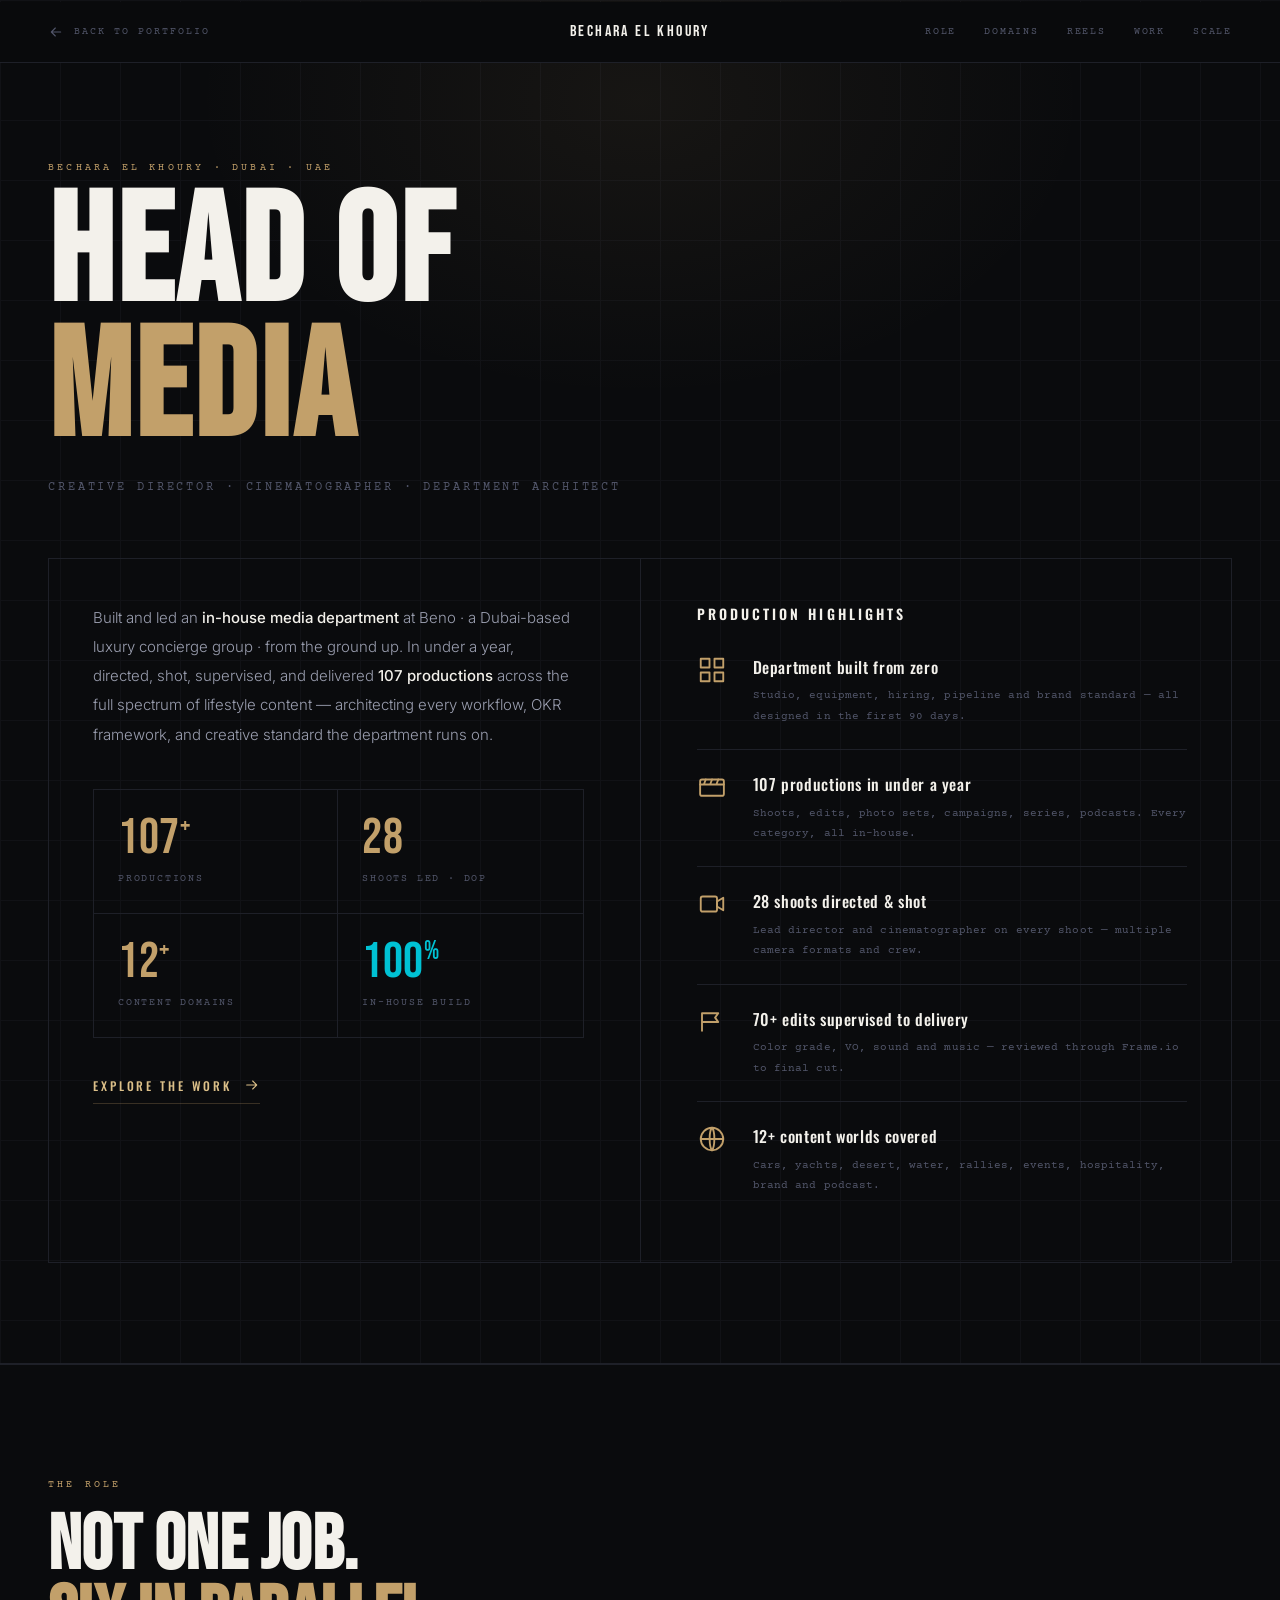
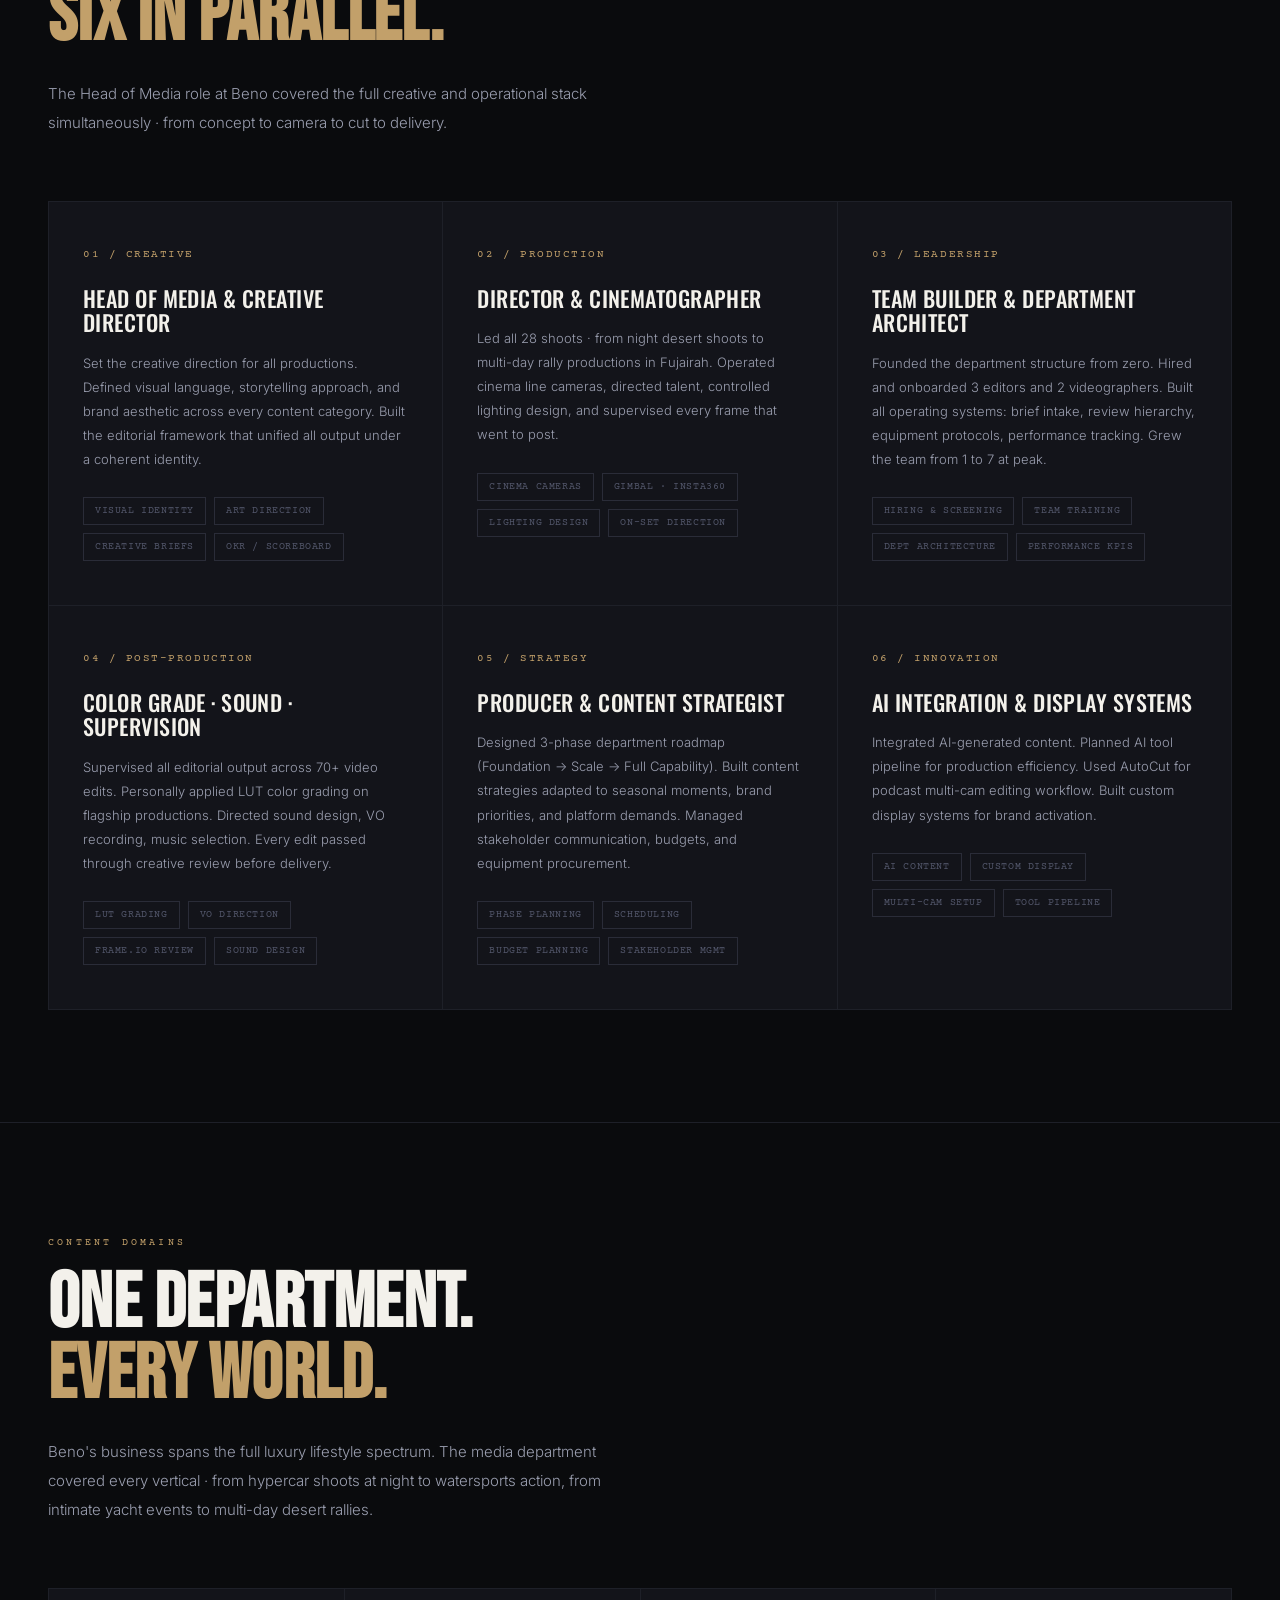
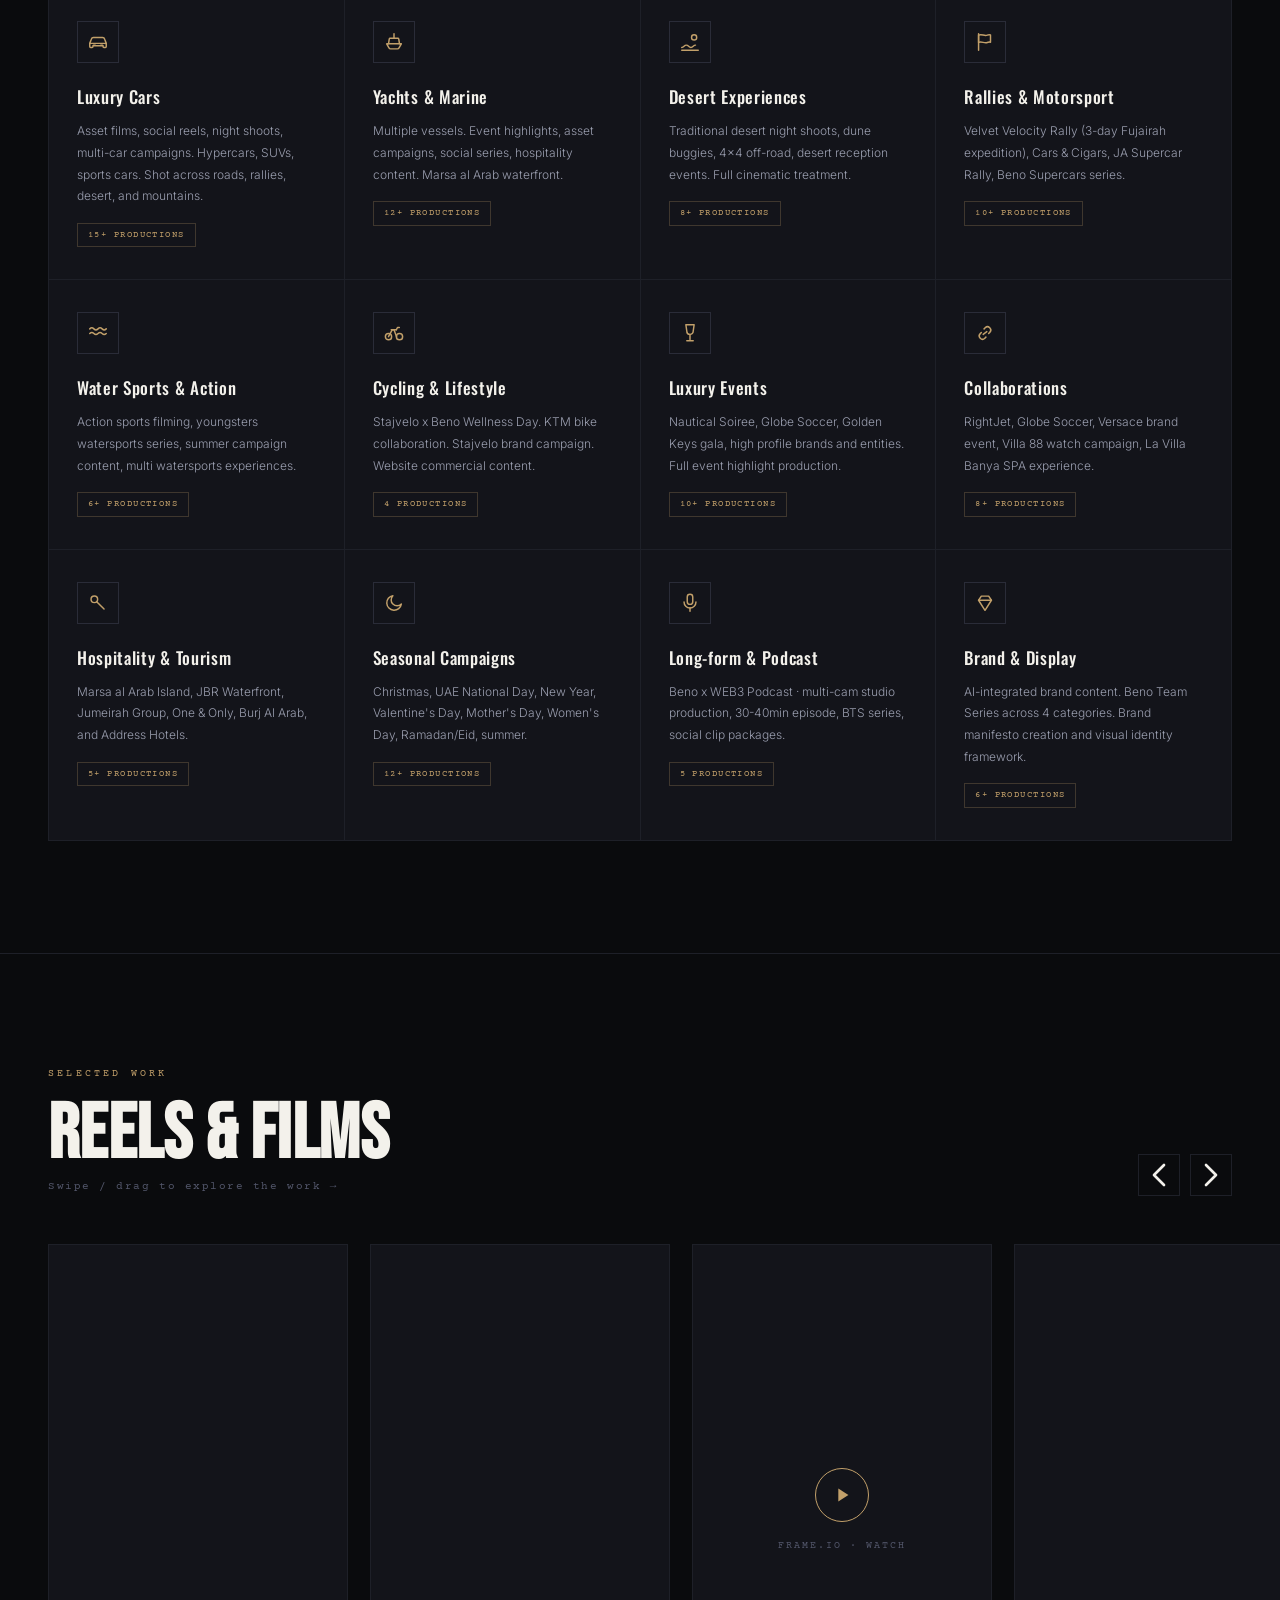
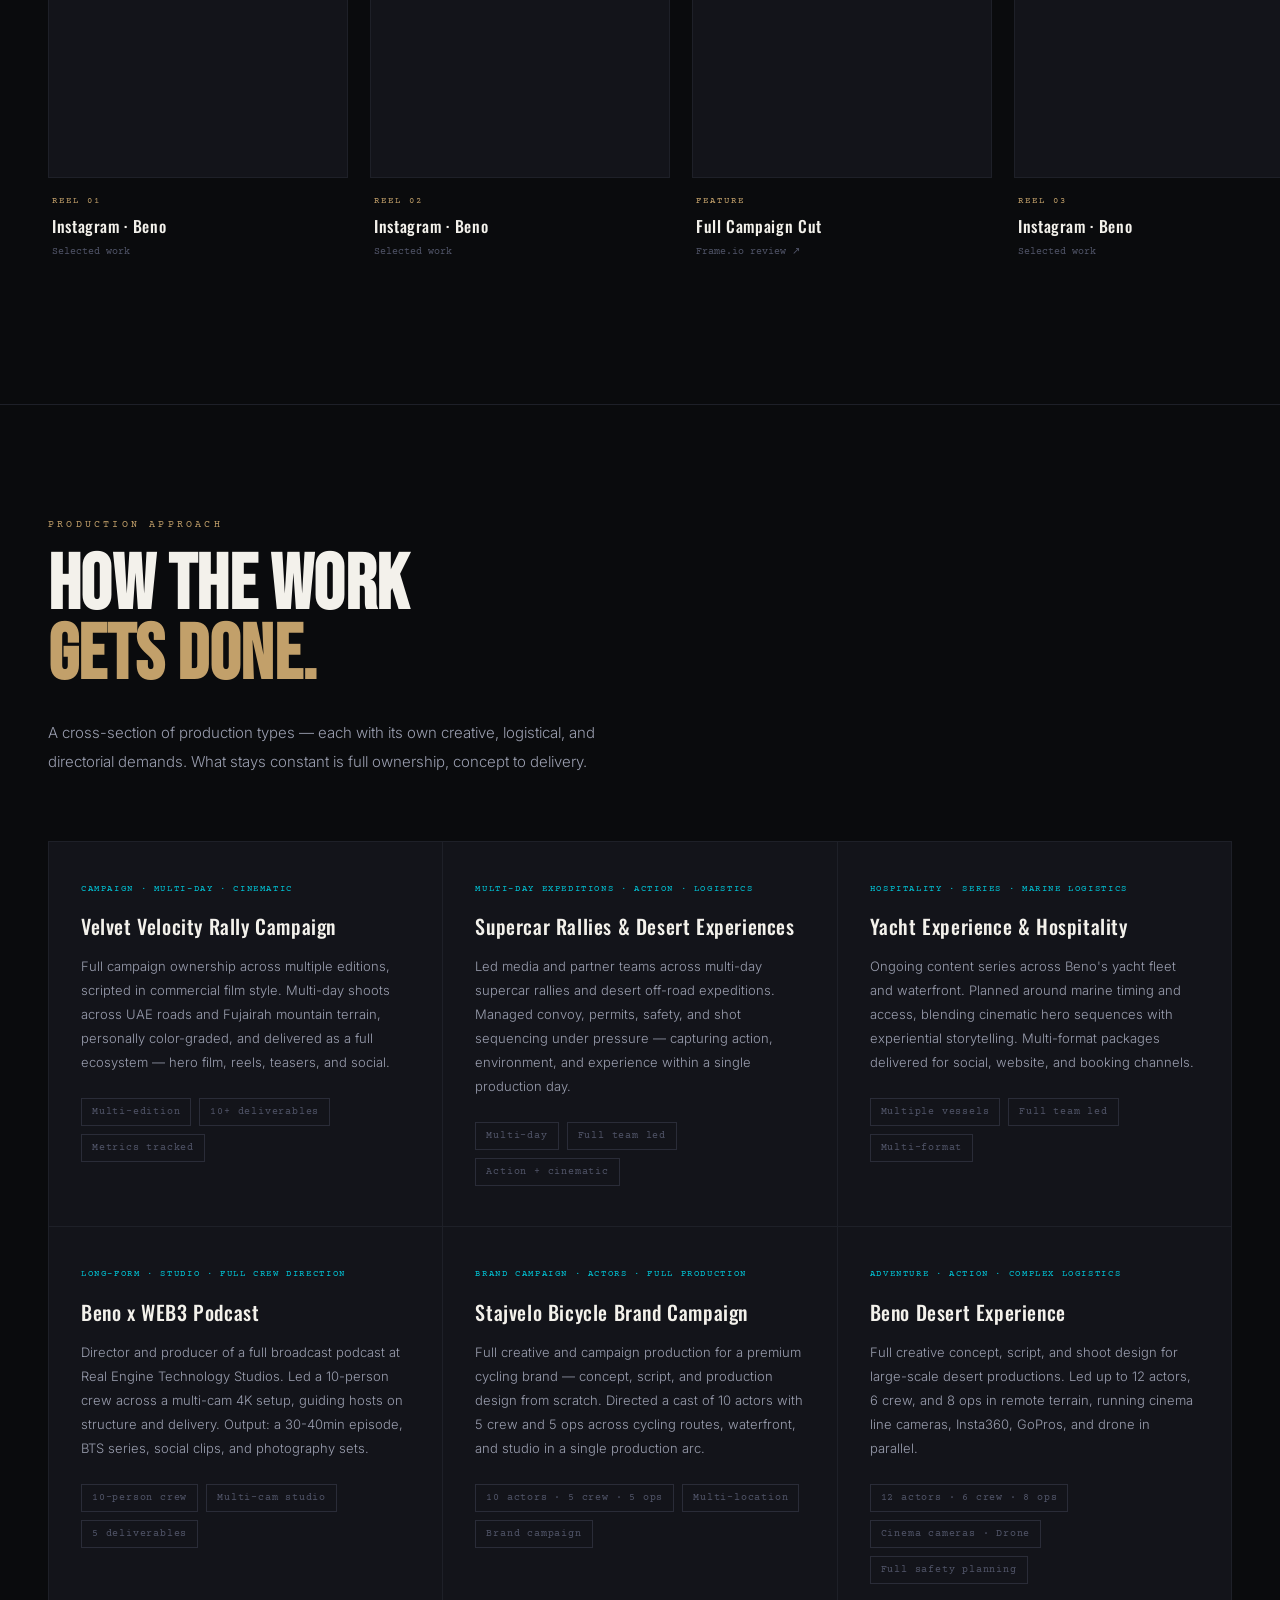
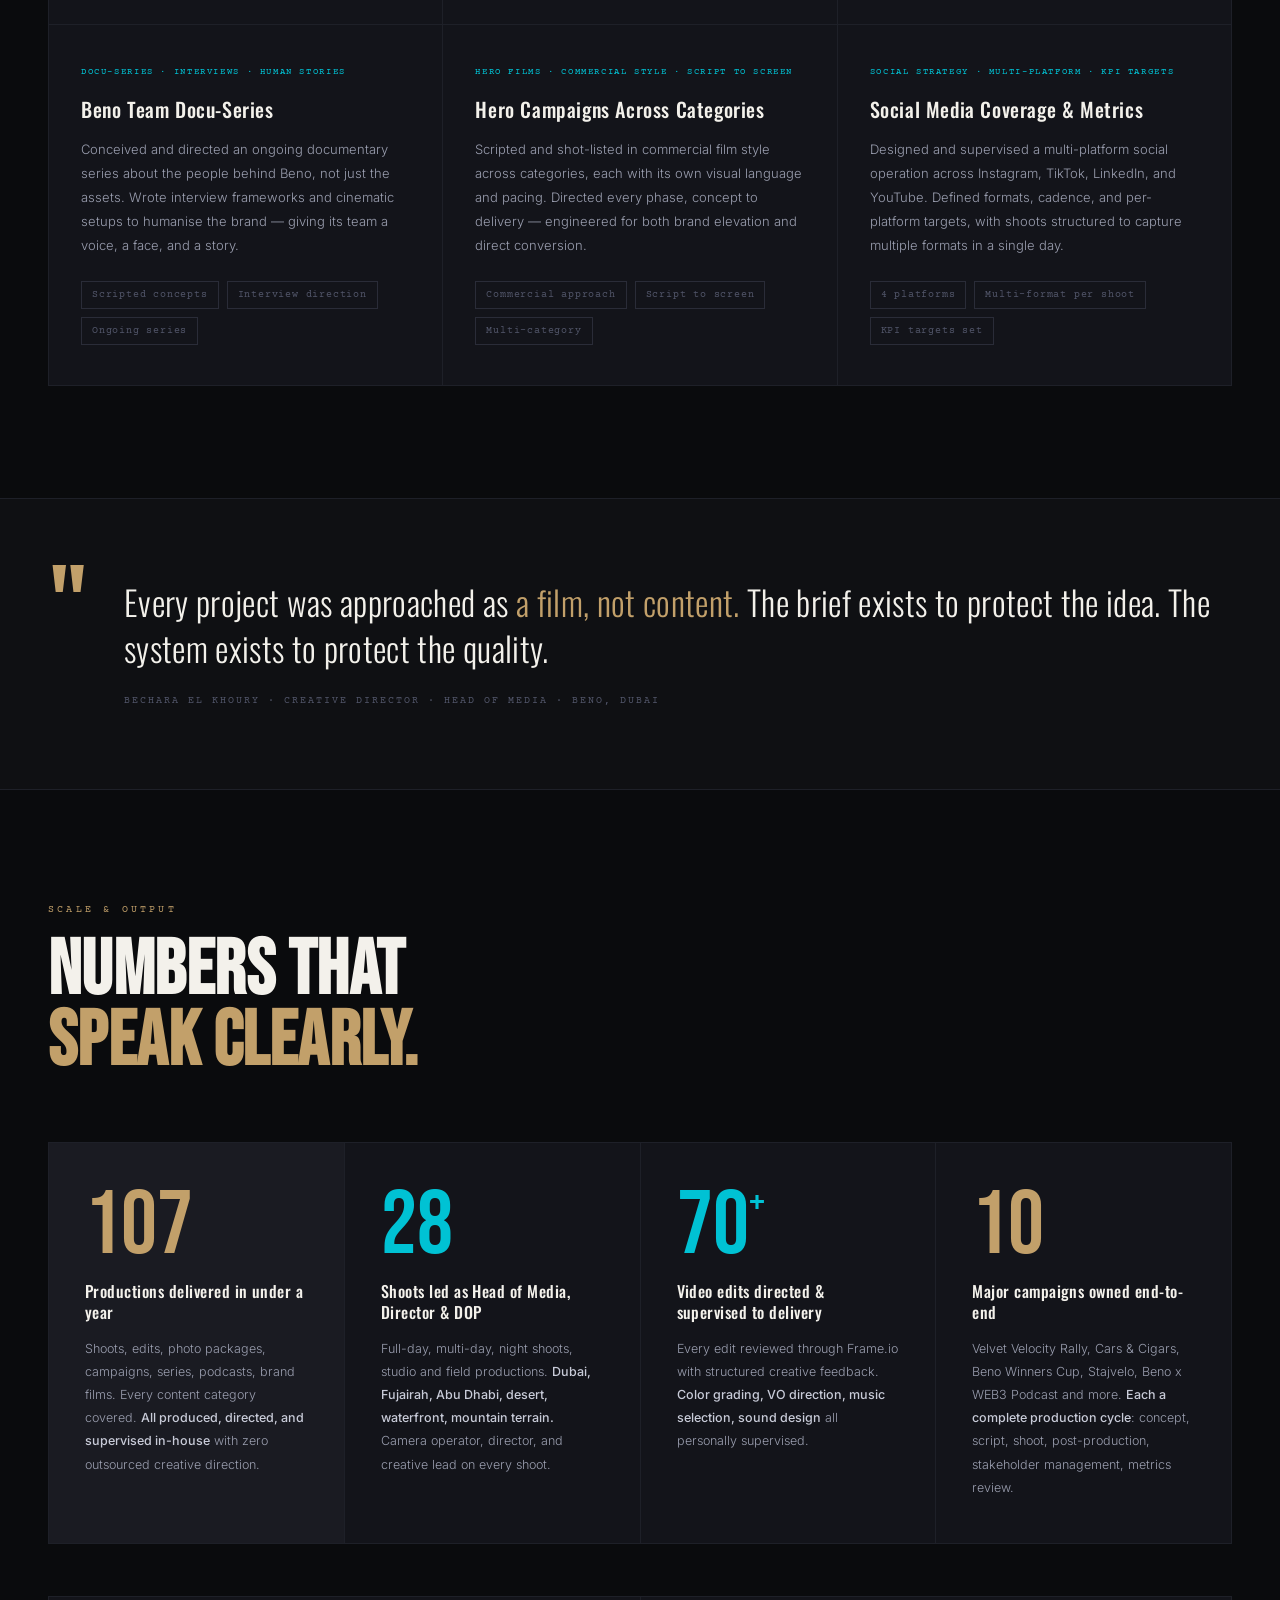
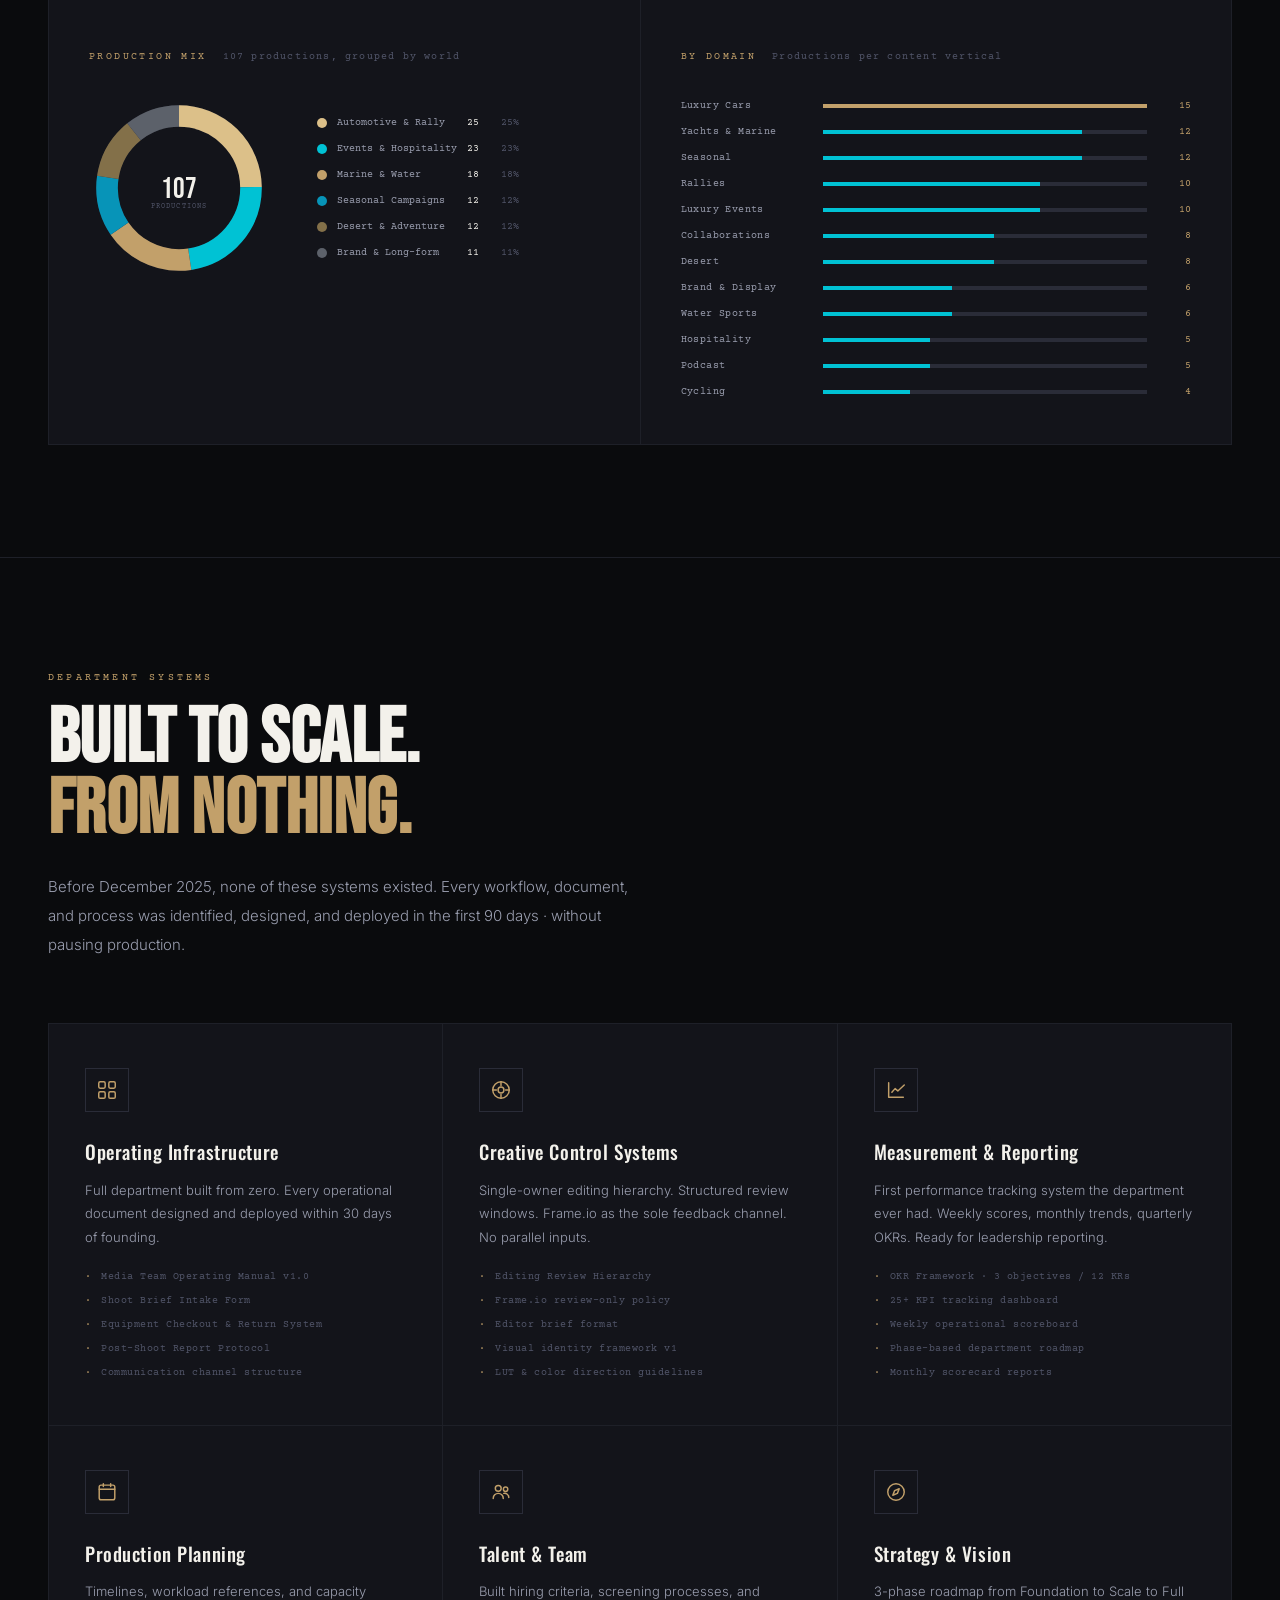
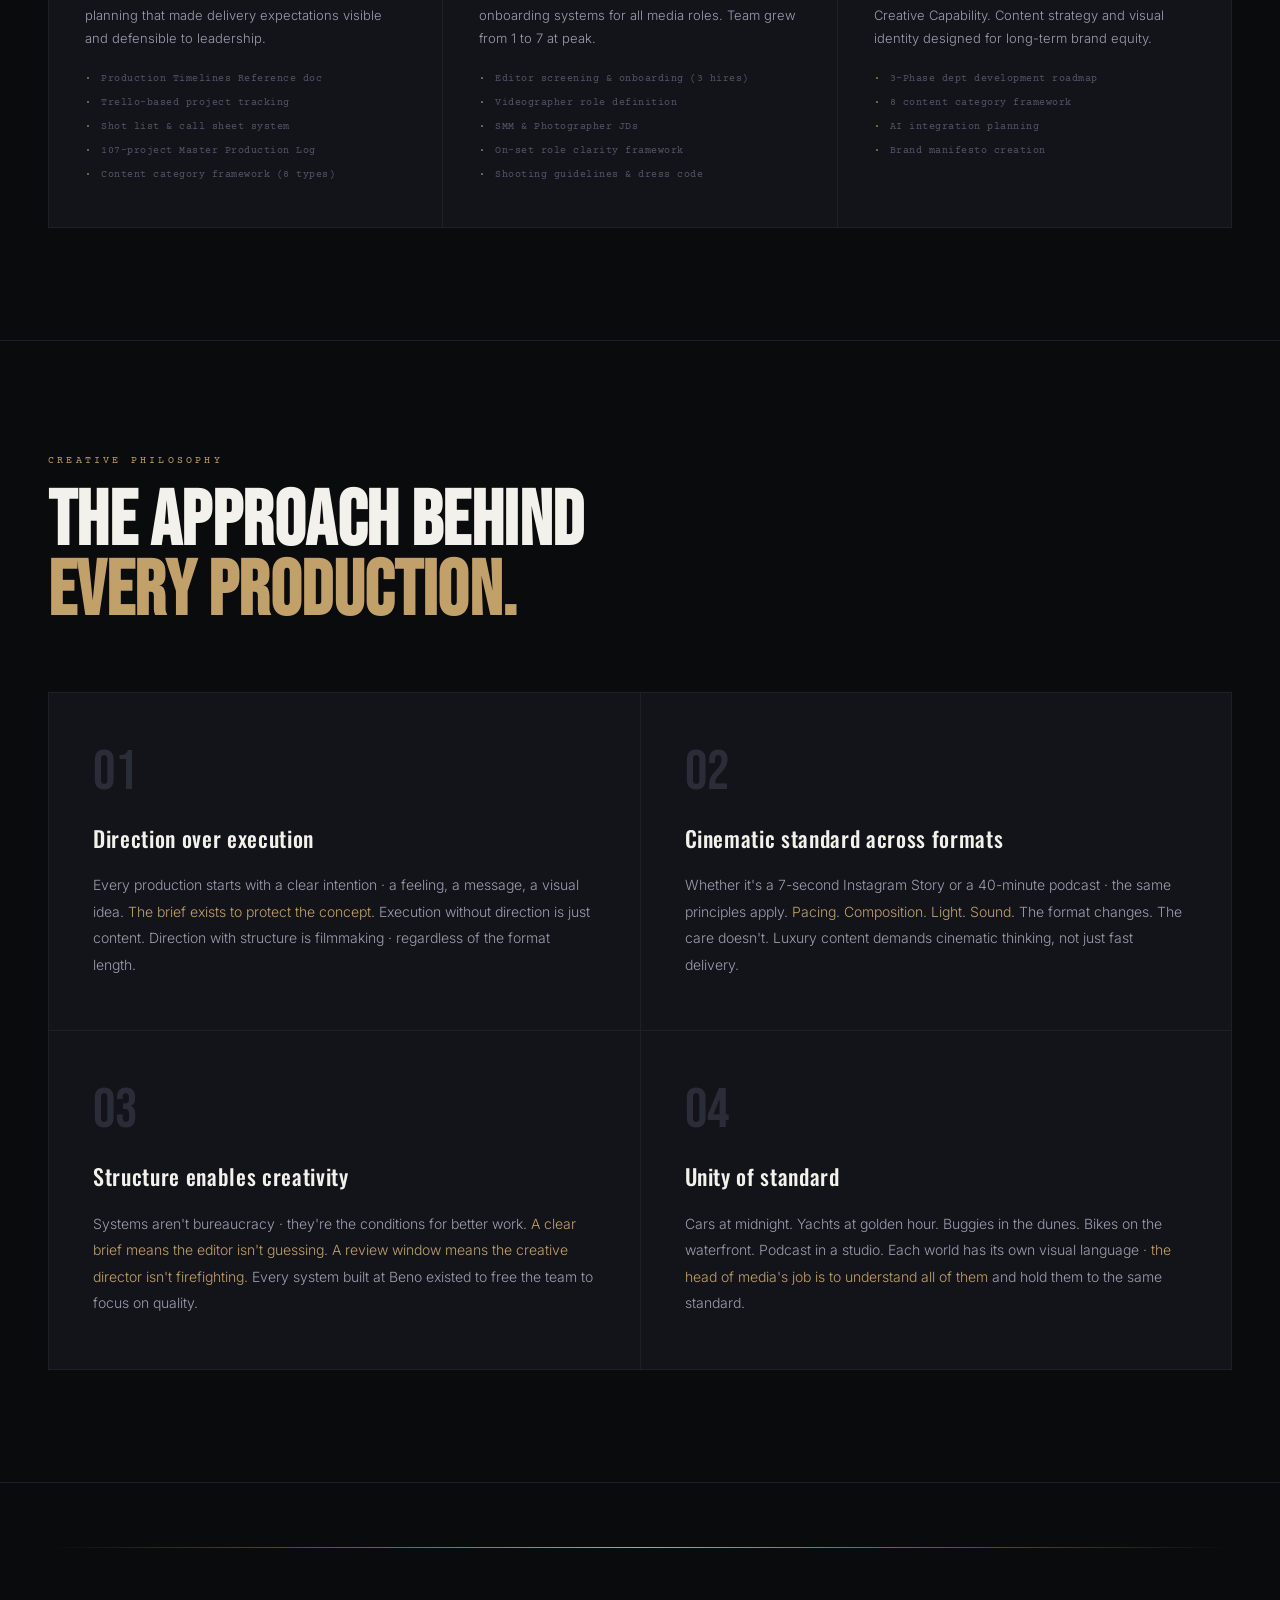
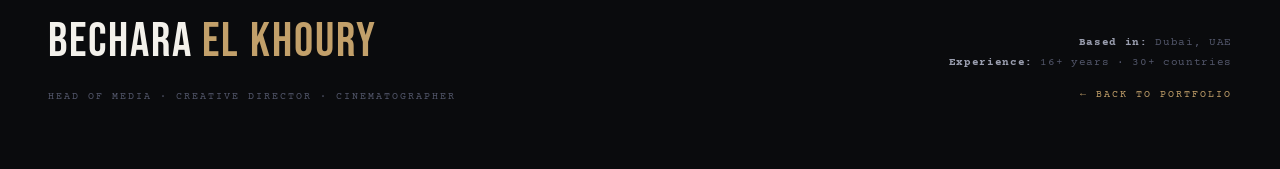
==== headofmedia.html @ d93b4c15 "Add files via upload" ====
<!DOCTYPE html>
<html lang="en">
<head>
<meta charset="UTF-8">
<meta name="viewport" content="width=device-width, initial-scale=1.0">
<title>Bechara El Khoury - Head of Media</title>
<link rel="preconnect" href="https://fonts.googleapis.com">
<link rel="preconnect" href="https://fonts.gstatic.com" crossorigin>
<link href="https://fonts.googleapis.com/css2?family=Bebas+Neue&family=Oswald:wght@300;400;500;600&family=Inter:wght@300;400;500&family=Courier+Prime&display=swap" rel="stylesheet">
<style>
*,*::before,*::after{box-sizing:border-box;margin:0;padding:0;}
:root{
  --bg:#0A0B0D;--bg2:#0f1013;--bg3:#13141A;--panel:#1a1b22;
  --border:#1e2028;--dim:#2a2c38;--muted:#52566A;--text:#9A9EAF;
  --light:#C8CBD8;--white:#F3F1EB;
  --gold:#C2A06A;--gold2:#DCC089;--gold-d:rgba(194,160,106,0.25);
  --teal:#00C2D4;
  --display:"Bebas Neue",sans-serif;
  --cond:"Oswald",sans-serif;
  --body:"Inter",sans-serif;
  --mono:"Courier Prime",monospace;
  --ease:cubic-bezier(0.4,0,0.2,1);
}
html{scroll-behavior:smooth;}
body{background:var(--bg);color:var(--text);font-family:var(--body);font-weight:300;line-height:1.6;overflow-x:hidden;}
::-webkit-scrollbar{width:2px;}
::-webkit-scrollbar-track{background:var(--bg);}
::-webkit-scrollbar-thumb{background:var(--gold);}
a{text-decoration:none;color:inherit;}
img{display:block;max-width:100%;}

/* SCROLL PROGRESS */
.scroll-prog{position:fixed;top:0;left:0;right:0;height:2px;background:var(--gold);transform:scaleX(0);transform-origin:left;z-index:200;}

/* NAV */
nav{position:fixed;top:2px;left:0;right:0;z-index:100;border-bottom:1px solid var(--border);background:rgba(10,11,13,0.96);backdrop-filter:blur(16px);}
.nav-inner{max-width:1320px;margin:0 auto;padding:0 48px;height:60px;display:flex;align-items:center;justify-content:space-between;}
.nav-back{display:flex;align-items:center;gap:10px;font-family:var(--mono);font-size:10px;letter-spacing:0.2em;text-transform:uppercase;color:var(--muted);transition:color 0.2s;}
.nav-back:hover{color:var(--gold);}
.nav-back svg{width:16px;height:16px;}
.nav-brand{font-family:var(--display);font-size:16px;letter-spacing:0.15em;color:var(--white);position:absolute;left:50%;transform:translateX(-50%);}
.nav-links{display:flex;gap:28px;}
.nav-links a{font-family:var(--mono);font-size:10px;letter-spacing:0.18em;text-transform:uppercase;color:var(--muted);transition:color 0.2s;}
.nav-links a:hover{color:var(--gold);}
.nav-cta{font-family:var(--mono);font-size:10px;letter-spacing:0.18em;text-transform:uppercase;color:var(--bg);background:var(--gold);padding:8px 18px;transition:opacity 0.2s;}
.nav-cta:hover{opacity:0.8;}

/* WRAP */
.wrap{max-width:1320px;margin:0 auto;padding:0 48px;}

/* EYEBROW */
.eyebrow{font-family:var(--mono);font-size:10px;letter-spacing:0.32em;text-transform:uppercase;color:var(--gold);margin-bottom:12px;}

/* HERO */
.hero{padding:160px 0 100px;position:relative;overflow:hidden;border-bottom:1px solid var(--border);}
.hero-grid{position:absolute;inset:0;background-image:linear-gradient(var(--border) 1px,transparent 1px),linear-gradient(90deg,var(--border) 1px,transparent 1px);background-size:60px 60px;opacity:0.35;}
.hero-glow{position:absolute;top:-200px;left:50%;transform:translateX(-50%);width:900px;height:600px;background:radial-gradient(ellipse at center,rgba(194,160,106,0.07) 0%,transparent 70%);pointer-events:none;}
.hero-content{position:relative;z-index:1;}
.hero-title{font-family:var(--display);font-size:clamp(80px,12vw,160px);line-height:0.88;color:var(--white);letter-spacing:0.02em;margin-bottom:20px;}
.hero-title .ln2{display:block;color:var(--gold);}
.hero-sub{font-family:var(--mono);font-size:12px;letter-spacing:0.24em;text-transform:uppercase;color:var(--muted);margin-bottom:60px;}
.hero-split{display:grid;grid-template-columns:1fr auto 1fr;gap:0;border:1px solid var(--border);}
.hero-left{padding:44px 56px 44px 44px;}
.hero-divider{width:1px;background:var(--border);}
.hero-right{padding:44px 44px 44px 56px;}
.hero-intro{font-size:15px;color:var(--text);line-height:1.95;max-width:480px;margin-bottom:40px;}
.hero-intro b{color:var(--white);font-weight:500;}

.stat-grid{display:grid;grid-template-columns:1fr 1fr;border:1px solid var(--border);}
.stat{padding:26px 24px;border-right:1px solid var(--border);border-bottom:1px solid var(--border);}
.stat:nth-child(2n){border-right:none;}
.stat:nth-child(n+3){border-bottom:none;}
.stat-num{font-family:var(--display);font-size:50px;line-height:0.9;color:var(--gold);letter-spacing:0.01em;}
.stat-num .sfx{font-size:26px;vertical-align:top;}
.stat-num.teal{color:var(--teal);}
.stat-lbl{font-family:var(--mono);font-size:10px;color:var(--muted);text-transform:uppercase;letter-spacing:0.18em;margin-top:10px;}

.text-link{display:inline-flex;align-items:center;gap:12px;margin-top:38px;font-family:var(--cond);font-weight:500;font-size:12px;letter-spacing:0.24em;text-transform:uppercase;color:var(--gold2);padding-bottom:8px;border-bottom:1px solid var(--gold-d);transition:gap 0.25s;}
.text-link:hover{gap:20px;border-color:var(--gold2);}
.col-label{font-family:var(--cond);font-weight:600;font-size:14px;color:var(--white);letter-spacing:0.22em;text-transform:uppercase;margin-bottom:8px;}
.hl-list{list-style:none;}
.hl-row{display:grid;grid-template-columns:38px 1fr;gap:18px;padding:22px 0;border-bottom:1px solid var(--border);}
.hl-row:last-child{border-bottom:none;}
.hl-ico{width:38px;height:38px;color:var(--gold);display:flex;align-items:flex-start;}
.hl-ico svg{width:30px;height:30px;}
.hl-title{font-family:var(--cond);font-weight:500;font-size:16px;color:var(--white);letter-spacing:0.04em;margin-bottom:6px;}
.hl-desc{font-family:var(--mono);font-size:11px;color:var(--muted);line-height:1.85;letter-spacing:0.01em;}

/* SECTIONS */
section{padding:112px 0;position:relative;}
section+section{border-top:1px solid var(--border);}
.sec-head{margin-bottom:64px;}
.sec-title{font-family:var(--display);text-transform:uppercase;color:var(--white);font-size:clamp(40px,6vw,86px);line-height:0.92;letter-spacing:0.006em;margin:18px 0 0;}
.sec-title .gold{color:var(--gold);}
.sec-intro{font-size:15px;color:var(--text);max-width:600px;line-height:1.95;margin-top:26px;}

/* REVEAL */
.reveal{opacity:0;transform:translateY(24px);transition:opacity 0.7s ease,transform 0.7s ease;}
.reveal.in{opacity:1;transform:translateY(0);}
.fade-up{opacity:0;transform:translateY(20px);transition:opacity 0.6s ease,transform 0.6s ease;}
.fade-up.in{opacity:1;transform:translateY(0);}
.d1{transition-delay:0.05s;}.d2{transition-delay:0.1s;}.d3{transition-delay:0.2s;}.d4{transition-delay:0.32s;}

/* ROLE */
.roles-grid{display:grid;grid-template-columns:repeat(3,1fr);gap:1px;background:var(--border);border:1px solid var(--border);}
.role-card{padding:44px 34px;background:var(--bg3);transition:background 0.3s;position:relative;}
.role-card::before{content:"";position:absolute;top:0;left:0;width:100%;height:2px;background:var(--teal);transform:scaleX(0);transform-origin:left;transition:transform 0.4s;}
.role-card:hover::before{transform:scaleX(1);}
.role-card:hover{background:var(--panel);}
.role-num{font-family:var(--mono);font-size:11px;color:var(--gold);margin-bottom:22px;letter-spacing:0.14em;}
.role-title{font-family:var(--cond);font-weight:500;font-size:22px;line-height:1.12;color:var(--white);text-transform:uppercase;letter-spacing:0.02em;margin-bottom:16px;}
.role-desc{font-size:13px;color:var(--text);line-height:1.85;}
.role-tags{margin-top:26px;display:flex;flex-wrap:wrap;gap:8px;}
.rtag{font-family:var(--mono);font-size:10px;padding:5px 11px;border:1px solid var(--dim);color:var(--muted);letter-spacing:0.06em;text-transform:uppercase;}

/* DOMAINS */
.domains-grid{display:grid;grid-template-columns:repeat(4,1fr);gap:1px;background:var(--border);border:1px solid var(--border);}
.domain-card{padding:32px 28px;background:var(--bg3);transition:background 0.3s;}
.domain-card:hover{background:var(--panel);}
.icon-chip{width:42px;height:42px;border:1px solid var(--dim);display:flex;align-items:center;justify-content:center;color:var(--gold);margin-bottom:20px;}
.icon-chip svg{width:22px;height:22px;}
.domain-name{font-family:var(--cond);font-weight:500;font-size:17px;color:var(--white);letter-spacing:0.04em;margin-bottom:10px;}
.domain-desc{font-size:12px;color:var(--text);line-height:1.8;}
.domain-count-badge{display:inline-block;margin-top:16px;font-family:var(--mono);font-size:9px;letter-spacing:0.16em;text-transform:uppercase;color:var(--gold);border:1px solid var(--gold-d);padding:4px 10px;}

/* REELS */
#reels{padding:112px 0;border-top:1px solid var(--border);}
.reels-head{display:flex;justify-content:space-between;align-items:flex-end;margin-bottom:48px;}
.reel-scroll-hint{font-family:var(--mono);font-size:11px;letter-spacing:0.14em;color:var(--muted);margin-top:8px;}
.reel-arrows{display:flex;gap:10px;}
.reel-arrows button{width:42px;height:42px;background:none;border:1px solid var(--border);color:var(--white);display:flex;align-items:center;justify-content:center;cursor:pointer;transition:border-color 0.2s,color 0.2s;}
.reel-arrows button:hover{border-color:var(--gold);color:var(--gold);}
.reel-rail{display:flex;gap:22px;overflow-x:auto;padding:0 48px 32px;scrollbar-width:none;-webkit-overflow-scrolling:touch;}
.reel-rail::-webkit-scrollbar{display:none;}
.reel-card{flex:0 0 300px;}
.reel-embed-box{position:relative;width:300px;height:534px;overflow:hidden;background:var(--bg3);border:1px solid var(--border);}
.reel-embed{position:absolute;top:-2px;left:-2px;width:calc(100% + 4px);height:calc(100% + 4px);border:none;}
.reel-media{display:block;width:300px;height:534px;background:var(--bg3);border:1px solid var(--border);position:relative;overflow:hidden;}
.reel-ph{width:100%;height:100%;display:flex;flex-direction:column;align-items:center;justify-content:center;gap:16px;}
.reel-play{width:54px;height:54px;border-radius:50%;border:1.5px solid var(--gold);display:flex;align-items:center;justify-content:center;color:var(--gold);}
.reel-play svg{width:22px;height:22px;}
.reel-ph-tag{font-family:var(--mono);font-size:10px;letter-spacing:0.2em;color:var(--muted);text-transform:uppercase;}
.reel-meta{padding:16px 4px 0;}
.reel-num{font-family:var(--mono);font-size:9px;letter-spacing:0.22em;color:var(--gold);text-transform:uppercase;margin-bottom:6px;}
.reel-title{font-family:var(--cond);font-weight:500;font-size:16px;color:var(--white);letter-spacing:0.04em;}
.reel-sub{font-family:var(--mono);font-size:10px;color:var(--muted);margin-top:4px;}

/* PRODUCTIONS */
.proj-grid{display:grid;grid-template-columns:repeat(3,1fr);gap:1px;background:var(--border);border:1px solid var(--border);}
.proj-card{padding:40px 32px;background:var(--bg3);transition:background 0.3s;}
.proj-card:hover{background:var(--panel);}
.proj-tag{font-family:var(--mono);font-size:9px;letter-spacing:0.18em;text-transform:uppercase;color:var(--teal);margin-bottom:18px;}
.proj-name{font-family:var(--cond);font-weight:500;font-size:20px;color:var(--white);letter-spacing:0.03em;margin-bottom:16px;line-height:1.2;}
.proj-detail{font-size:13px;color:var(--text);line-height:1.85;}
.proj-meta{margin-top:24px;display:flex;flex-wrap:wrap;gap:8px;}
.pmeta{font-family:var(--mono);font-size:10px;letter-spacing:0.08em;color:var(--muted);border:1px solid var(--dim);padding:5px 10px;}

/* QUOTE */
.quote-section{padding:80px 0;border-top:1px solid var(--border);border-bottom:1px solid var(--border);background:var(--bg2);}
.quote-inner{display:flex;gap:36px;align-items:flex-start;}
.quote-mark{font-family:var(--display);font-size:120px;color:var(--gold);line-height:0.7;flex-shrink:0;margin-top:-8px;}
.quote-text{font-family:var(--cond);font-weight:300;font-size:clamp(22px,3vw,34px);color:var(--white);line-height:1.35;letter-spacing:0.01em;}
.quote-text em{color:var(--gold);font-style:normal;}
.quote-attr{font-family:var(--mono);font-size:10px;letter-spacing:0.2em;text-transform:uppercase;color:var(--muted);margin-top:22px;}

/* METRICS */
.metrics-grid{display:grid;grid-template-columns:1fr 1fr 1fr 1fr;gap:1px;background:var(--border);border:1px solid var(--border);margin-bottom:52px;}
.metric-block{padding:44px 36px;background:var(--bg3);}
.metric-block.accent{background:var(--panel);}
.metric-big{font-family:var(--display);font-size:clamp(64px,7vw,96px);line-height:0.88;margin-bottom:16px;}
.metric-big .t{color:var(--gold);}
.metric-big .g{color:var(--teal);}
.metric-big .sfx{font-size:0.45em;vertical-align:top;margin-top:0.1em;}
.metric-title{font-family:var(--cond);font-weight:500;font-size:16px;color:var(--white);letter-spacing:0.03em;margin-bottom:14px;line-height:1.3;}
.metric-desc{font-size:12.5px;color:var(--text);line-height:1.85;}
.metric-desc b{color:var(--light);font-weight:500;}

/* VIZ */
.viz-wrap{display:grid;grid-template-columns:1fr 1fr;gap:1px;background:var(--border);border:1px solid var(--border);}
.viz-card{padding:44px 40px;background:var(--bg3);}
.viz-head{margin-bottom:32px;}
.viz-eyebrow{font-family:var(--mono);font-size:10px;letter-spacing:0.24em;text-transform:uppercase;color:var(--gold);}
.viz-sub{font-family:var(--mono);font-size:10px;letter-spacing:0.12em;color:var(--muted);margin-left:16px;}
.donut-row{display:flex;align-items:center;gap:48px;}
.donut{width:180px;height:180px;flex-shrink:0;}
.track{fill:none;stroke:var(--dim);stroke-width:24;}
.seg{fill:none;stroke-width:24;stroke-dasharray:var(--da);transition:stroke-dasharray 1s ease;}
.donut-center-num{font-family:var(--display);font-size:32px;fill:var(--white);}
.donut-center-lbl{font-family:var(--mono);font-size:8px;fill:var(--muted);letter-spacing:0.15em;text-transform:uppercase;}
.legend{list-style:none;display:flex;flex-direction:column;gap:10px;}
.legend li{display:flex;align-items:center;gap:10px;font-family:var(--mono);font-size:10px;color:var(--text);}
.dot{width:10px;height:10px;border-radius:50%;flex-shrink:0;}
.lg-name{flex:1;}
.lg-val{color:var(--white);font-weight:500;min-width:24px;}
.lg-pct{color:var(--muted);min-width:36px;}
.bars{display:flex;flex-direction:column;gap:10px;}
.bar-row{display:grid;grid-template-columns:130px 1fr 32px;gap:12px;align-items:center;}
.bar-lbl{font-family:var(--mono);font-size:10px;color:var(--text);letter-spacing:0.04em;}
.bar-track{height:4px;background:var(--dim);position:relative;}
.bar-fill{position:absolute;top:0;left:0;height:100%;width:var(--w);background:var(--teal);transform-origin:left;transform:scaleX(0);transition:transform 1s ease;}
.bar-row.hl .bar-fill{background:var(--gold);}
.bar-val{font-family:var(--mono);font-size:10px;color:var(--gold);text-align:right;}

/* OPS */
.ops-grid{display:grid;grid-template-columns:repeat(3,1fr);gap:1px;background:var(--border);border:1px solid var(--border);}
.ops-card{padding:44px 36px;background:var(--bg3);transition:background 0.3s;}
.ops-card:hover{background:var(--panel);}
.ops-icon{width:44px;height:44px;border:1px solid var(--dim);display:flex;align-items:center;justify-content:center;color:var(--gold);margin-bottom:24px;}
.ops-icon svg{width:22px;height:22px;}
.ops-title{font-family:var(--cond);font-weight:500;font-size:19px;color:var(--white);letter-spacing:0.03em;margin-bottom:12px;}
.ops-desc{font-size:13px;color:var(--text);line-height:1.8;margin-bottom:20px;}
.ops-list{list-style:none;display:flex;flex-direction:column;gap:8px;}
.ops-list li{font-family:var(--mono);font-size:10px;color:var(--muted);letter-spacing:0.05em;padding-left:16px;position:relative;}
.ops-list li::before{content:"·";position:absolute;left:0;color:var(--gold);}

/* APPROACH */
.approach-grid{display:grid;grid-template-columns:1fr 1fr;gap:1px;background:var(--border);border:1px solid var(--border);}
.approach-card{padding:52px 44px;background:var(--bg3);transition:background 0.3s;}
.approach-card:hover{background:var(--panel);}
.approach-num{font-family:var(--display);font-size:56px;color:var(--dim);line-height:1;margin-bottom:20px;}
.approach-title{font-family:var(--cond);font-weight:500;font-size:22px;color:var(--white);letter-spacing:0.03em;margin-bottom:16px;}
.approach-desc{font-size:14px;color:var(--text);line-height:1.9;}
.approach-desc em{color:var(--gold);font-style:normal;}

/* FOOTER */
footer{border-top:1px solid var(--border);padding:64px 0;}
.footer-line{height:1px;background:linear-gradient(to right,transparent,var(--gold),transparent);margin-bottom:56px;}
.footer-inner{display:flex;justify-content:space-between;align-items:flex-end;}
.footer-name{font-family:var(--display);font-size:48px;color:var(--white);letter-spacing:0.04em;}
.footer-name span{color:var(--gold);}
.footer-role{font-family:var(--mono);font-size:10px;letter-spacing:0.2em;text-transform:uppercase;color:var(--muted);margin-top:8px;}
.footer-meta{text-align:right;font-family:var(--mono);font-size:11px;color:var(--muted);line-height:1.8;letter-spacing:0.06em;}
.footer-meta strong{color:var(--text);}

/* MOBILE */
@media(max-width:1024px){
  .wrap{padding:0 28px;}
  .hero-split{grid-template-columns:1fr;}.hero-divider{display:none;}.hero-left{padding:36px;border-bottom:1px solid var(--border);}.hero-right{padding:36px;}
  .roles-grid,.domains-grid{grid-template-columns:repeat(2,1fr);}
  .metrics-grid{grid-template-columns:repeat(2,1fr);}
  .proj-grid{grid-template-columns:repeat(2,1fr);}
  .viz-wrap{grid-template-columns:1fr;}
  .ops-grid{grid-template-columns:repeat(2,1fr);}
  .approach-grid{grid-template-columns:1fr;}
  .footer-inner{flex-direction:column;gap:32px;text-align:center;}.footer-meta{text-align:center;}
  nav{display:none;}
}
@media(max-width:640px){
  .roles-grid,.domains-grid,.metrics-grid,.proj-grid,.ops-grid{grid-template-columns:1fr;}
  .hero-title{font-size:clamp(60px,18vw,90px);}
  .reel-rail{padding:0 20px 24px;}
}
</style>
</head>
<body>

<div class="scroll-prog"></div>

<nav>
  <div class="nav-inner">
    <a href="index.html" class="nav-back">
      <svg viewBox="0 0 24 24" fill="none" stroke="currentColor" stroke-width="1.6" stroke-linecap="round" stroke-linejoin="round"><path d="M19 12H5M11 6l-6 6 6 6"/></svg>
      Back to Portfolio
    </a>
    <div class="nav-brand">Bechara El Khoury</div>
    <div class="nav-links">
      <a href="#role">Role</a>
      <a href="#domains">Domains</a>
      <a href="#reels">Reels</a>
      <a href="#productions">Work</a>
      <a href="#scale">Scale</a>
    </div>
  </div>
</nav>

<!-- HERO -->
<section class="hero">
  <div class="hero-grid"></div>
  <div class="hero-glow"></div>
  <div class="wrap hero-content">
    <p class="eyebrow fade-up d1">Bechara El Khoury &middot; Dubai &middot; UAE</p>
    <h1 class="hero-title fade-up d2">Head of<span class="ln2">Media</span></h1>
    <p class="hero-sub fade-up d3">Creative Director &middot; Cinematographer &middot; Department Architect</p>
    <div class="hero-split fade-up d4">
      <div class="hero-left">
        <p class="hero-intro">Built and led an <b>in-house media department</b> at Beno &middot; a Dubai-based luxury concierge group &middot; from the ground up. In under a year, directed, shot, supervised, and delivered <b>107 productions</b> across the full spectrum of lifestyle content &mdash; architecting every workflow, OKR framework, and creative standard the department runs on.</p>
        <div class="stat-grid">
          <div class="stat"><div class="stat-num"><span data-count="107">0</span><span class="sfx">+</span></div><div class="stat-lbl">Productions</div></div>
          <div class="stat"><div class="stat-num"><span data-count="28">0</span></div><div class="stat-lbl">Shoots Led &middot; DOP</div></div>
          <div class="stat"><div class="stat-num"><span data-count="12">0</span><span class="sfx">+</span></div><div class="stat-lbl">Content Domains</div></div>
          <div class="stat"><div class="stat-num teal"><span data-count="100">0</span><span class="sfx">%</span></div><div class="stat-lbl">In-House Build</div></div>
        </div>
        <a href="#productions" class="text-link">Explore the work <svg viewBox="0 0 24 24" width="16" height="16" fill="none" stroke="currentColor" stroke-width="1.6" stroke-linecap="round" stroke-linejoin="round"><path d="M4 12h15M13 6l6 6-6 6"/></svg></a>
      </div>
      <div class="hero-divider"></div>
      <div class="hero-right">
        <p class="col-label">Production Highlights</p>
        <ul class="hl-list">
          <li class="hl-row"><span class="hl-ico"><svg viewBox="0 0 24 24" fill="none" stroke="currentColor" stroke-width="1.5" stroke-linecap="round" stroke-linejoin="round"><rect x="3" y="3" width="7" height="7"/><rect x="14" y="3" width="7" height="7"/><rect x="3" y="14" width="7" height="7"/><rect x="14" y="14" width="7" height="7"/></svg></span><div><div class="hl-title">Department built from zero</div><div class="hl-desc">Studio, equipment, hiring, pipeline and brand standard &mdash; all designed in the first 90 days.</div></div></li>
          <li class="hl-row"><span class="hl-ico"><svg viewBox="0 0 24 24" fill="none" stroke="currentColor" stroke-width="1.5" stroke-linecap="round" stroke-linejoin="round"><rect x="2.5" y="6" width="19" height="13" rx="1.5"/><path d="M2.5 10h19M7 6l-1.5 4M12 6l-1.5 4M17 6l-1.5 4"/></svg></span><div><div class="hl-title">107 productions in under a year</div><div class="hl-desc">Shoots, edits, photo sets, campaigns, series, podcasts. Every category, all in-house.</div></div></li>
          <li class="hl-row"><span class="hl-ico"><svg viewBox="0 0 24 24" fill="none" stroke="currentColor" stroke-width="1.5" stroke-linecap="round" stroke-linejoin="round"><rect x="3" y="6" width="13" height="12" rx="1.5"/><path d="M16 10l5-3v10l-5-3z"/></svg></span><div><div class="hl-title">28 shoots directed &amp; shot</div><div class="hl-desc">Lead director and cinematographer on every shoot &mdash; multiple camera formats and crew.</div></div></li>
          <li class="hl-row"><span class="hl-ico"><svg viewBox="0 0 24 24" fill="none" stroke="currentColor" stroke-width="1.5" stroke-linecap="round" stroke-linejoin="round"><path d="M4 5v14M4 5h13l-2.5 3.5L17 12H4"/></svg></span><div><div class="hl-title">70+ edits supervised to delivery</div><div class="hl-desc">Color grade, VO, sound and music &mdash; reviewed through Frame.io to final cut.</div></div></li>
          <li class="hl-row"><span class="hl-ico"><svg viewBox="0 0 24 24" fill="none" stroke="currentColor" stroke-width="1.5" stroke-linecap="round" stroke-linejoin="round"><circle cx="12" cy="12" r="9"/><path d="M3 12h18M12 3c2.5 2.5 2.5 15 0 18M12 3c-2.5 2.5-2.5 15 0 18"/></svg></span><div><div class="hl-title">12+ content worlds covered</div><div class="hl-desc">Cars, yachts, desert, water, rallies, events, hospitality, brand and podcast.</div></div></li>
        </ul>
      </div>
    </div>
  </div>
</section>

<!-- ROLE -->
<section id="role">
  <div class="wrap">
    <div class="sec-head reveal">
      <p class="eyebrow">The Role</p>
      <h2 class="sec-title">Not one job.<br><span class="gold">Six in parallel.</span></h2>
      <p class="sec-intro">The Head of Media role at Beno covered the full creative and operational stack simultaneously &middot; from concept to camera to cut to delivery.</p>
    </div>
    <div class="roles-grid reveal">
      <div class="role-card"><div class="role-num">01 / CREATIVE</div><div class="role-title">Head of Media &amp; Creative Director</div><div class="role-desc">Set the creative direction for all productions. Defined visual language, storytelling approach, and brand aesthetic across every content category. Built the editorial framework that unified all output under a coherent identity.</div><div class="role-tags"><span class="rtag">Visual Identity</span><span class="rtag">Art Direction</span><span class="rtag">Creative Briefs</span><span class="rtag">OKR / Scoreboard</span></div></div>
      <div class="role-card"><div class="role-num">02 / PRODUCTION</div><div class="role-title">Director &amp; Cinematographer</div><div class="role-desc">Led all 28 shoots &middot; from night desert shoots to multi-day rally productions in Fujairah. Operated cinema line cameras, directed talent, controlled lighting design, and supervised every frame that went to post.</div><div class="role-tags"><span class="rtag">Cinema Cameras</span><span class="rtag">Gimbal &middot; Insta360</span><span class="rtag">Lighting Design</span><span class="rtag">On-Set Direction</span></div></div>
      <div class="role-card"><div class="role-num">03 / LEADERSHIP</div><div class="role-title">Team Builder &amp; Department Architect</div><div class="role-desc">Founded the department structure from zero. Hired and onboarded 3 editors and 2 videographers. Built all operating systems: brief intake, review hierarchy, equipment protocols, performance tracking. Grew the team from 1 to 7 at peak.</div><div class="role-tags"><span class="rtag">Hiring &amp; Screening</span><span class="rtag">Team Training</span><span class="rtag">Dept Architecture</span><span class="rtag">Performance KPIs</span></div></div>
      <div class="role-card"><div class="role-num">04 / POST-PRODUCTION</div><div class="role-title">Color Grade &middot; Sound &middot; Supervision</div><div class="role-desc">Supervised all editorial output across 70+ video edits. Personally applied LUT color grading on flagship productions. Directed sound design, VO recording, music selection. Every edit passed through creative review before delivery.</div><div class="role-tags"><span class="rtag">LUT Grading</span><span class="rtag">VO Direction</span><span class="rtag">Frame.io Review</span><span class="rtag">Sound Design</span></div></div>
      <div class="role-card"><div class="role-num">05 / STRATEGY</div><div class="role-title">Producer &amp; Content Strategist</div><div class="role-desc">Designed 3-phase department roadmap (Foundation &rarr; Scale &rarr; Full Capability). Built content strategies adapted to seasonal moments, brand priorities, and platform demands. Managed stakeholder communication, budgets, and equipment procurement.</div><div class="role-tags"><span class="rtag">Phase Planning</span><span class="rtag">Scheduling</span><span class="rtag">Budget Planning</span><span class="rtag">Stakeholder Mgmt</span></div></div>
      <div class="role-card"><div class="role-num">06 / INNOVATION</div><div class="role-title">AI Integration &amp; Display Systems</div><div class="role-desc">Integrated AI-generated content. Planned AI tool pipeline for production efficiency. Used AutoCut for podcast multi-cam editing workflow. Built custom display systems for brand activation.</div><div class="role-tags"><span class="rtag">AI Content</span><span class="rtag">Custom Display</span><span class="rtag">Multi-cam Setup</span><span class="rtag">Tool Pipeline</span></div></div>
    </div>
  </div>
</section>

<!-- DOMAINS -->
<section id="domains">
  <div class="wrap">
    <div class="sec-head reveal">
      <p class="eyebrow">Content Domains</p>
      <h2 class="sec-title">One department.<br><span class="gold">Every world.</span></h2>
      <p class="sec-intro">Beno's business spans the full luxury lifestyle spectrum. The media department covered every vertical &middot; from hypercar shoots at night to watersports action, from intimate yacht events to multi-day desert rallies.</p>
    </div>
    <div class="domains-grid reveal">
      <div class="domain-card"><div class="icon-chip"><svg viewBox="0 0 24 24" fill="none" stroke="currentColor" stroke-width="1.6" stroke-linecap="round" stroke-linejoin="round"><path d="M3 13.5l1.7-4.6A2.5 2.5 0 0 1 7 7.2h10a2.5 2.5 0 0 1 2.3 1.7l1.7 4.6"/><path d="M3 13.5h18v3.5a1 1 0 0 1-1 1h-1.5a1 1 0 0 1-1-1v-1H6.5v1a1 1 0 0 1-1 1H4a1 1 0 0 1-1-1z"/><path d="M7 15.5h2M15 15.5h2"/></svg></div><div class="domain-name">Luxury Cars</div><div class="domain-desc">Asset films, social reels, night shoots, multi-car campaigns. Hypercars, SUVs, sports cars. Shot across roads, rallies, desert, and mountains.</div><div class="domain-count-badge">15+ productions</div></div>
      <div class="domain-card"><div class="icon-chip"><svg viewBox="0 0 24 24" fill="none" stroke="currentColor" stroke-width="1.6" stroke-linecap="round" stroke-linejoin="round"><path d="M4 14h16l-2.5 4.5a2 2 0 0 1-1.7 1H8.2a2 2 0 0 1-1.7-1z"/><path d="M6 14l.8-5.2a1 1 0 0 1 1-.8h8.4a1 1 0 0 1 1 .8L18 14"/><path d="M12 3v5"/></svg></div><div class="domain-name">Yachts &amp; Marine</div><div class="domain-desc">Multiple vessels. Event highlights, asset campaigns, social series, hospitality content. Marsa al Arab waterfront.</div><div class="domain-count-badge">12+ productions</div></div>
      <div class="domain-card"><div class="icon-chip"><svg viewBox="0 0 24 24" fill="none" stroke="currentColor" stroke-width="1.6" stroke-linecap="round" stroke-linejoin="round"><circle cx="16.5" cy="7" r="2.8"/><path d="M3 18c2.5 0 2.5-2.6 5-2.6s2.5 2.6 5 2.6 2.5-2.6 5-2.6"/><path d="M3 21h18"/></svg></div><div class="domain-name">Desert Experiences</div><div class="domain-desc">Traditional desert night shoots, dune buggies, 4x4 off-road, desert reception events. Full cinematic treatment.</div><div class="domain-count-badge">8+ productions</div></div>
      <div class="domain-card"><div class="icon-chip"><svg viewBox="0 0 24 24" fill="none" stroke="currentColor" stroke-width="1.6" stroke-linecap="round" stroke-linejoin="round"><path d="M5 3v18"/><path d="M5 4.5c3.2-1.8 6.3 1.4 9.5 0 1.2-.5 2.3-.6 3.5-.2v8c-1.2-.4-2.3-.3-3.5.2-3.2 1.4-6.3-1.8-9.5 0z"/></svg></div><div class="domain-name">Rallies &amp; Motorsport</div><div class="domain-desc">Velvet Velocity Rally (3-day Fujairah expedition), Cars &amp; Cigars, JA Supercar Rally, Beno Supercars series.</div><div class="domain-count-badge">10+ productions</div></div>
      <div class="domain-card"><div class="icon-chip"><svg viewBox="0 0 24 24" fill="none" stroke="currentColor" stroke-width="1.6" stroke-linecap="round" stroke-linejoin="round"><path d="M3 7.5c1.5-1.5 3-1.5 4.5 0s3 1.5 4.5 0 3-1.5 4.5 0 3 1.5 4.5 0"/><path d="M3 12.5c1.5-1.5 3-1.5 4.5 0s3 1.5 4.5 0 3-1.5 4.5 0 3 1.5 4.5 0"/></svg></div><div class="domain-name">Water Sports &amp; Action</div><div class="domain-desc">Action sports filming, youngsters watersports series, summer campaign content, multi watersports experiences.</div><div class="domain-count-badge">6+ productions</div></div>
      <div class="domain-card"><div class="icon-chip"><svg viewBox="0 0 24 24" fill="none" stroke="currentColor" stroke-width="1.6" stroke-linecap="round" stroke-linejoin="round"><circle cx="6" cy="16" r="3.4"/><circle cx="18" cy="16" r="3.4"/><path d="M6 16l4-7.5h4.5"/><path d="M9 8.5h3l2.8 7.5M14.5 8.5l1.3-2.5h2"/></svg></div><div class="domain-name">Cycling &amp; Lifestyle</div><div class="domain-desc">Stajvelo x Beno Wellness Day. KTM bike collaboration. Stajvelo brand campaign. Website commercial content.</div><div class="domain-count-badge">4 productions</div></div>
      <div class="domain-card"><div class="icon-chip"><svg viewBox="0 0 24 24" fill="none" stroke="currentColor" stroke-width="1.6" stroke-linecap="round" stroke-linejoin="round"><path d="M7.5 3h9l-1 7a3.5 3.5 0 0 1-7 0z"/><path d="M12 14v5"/><path d="M8.5 20.5h7"/></svg></div><div class="domain-name">Luxury Events</div><div class="domain-desc">Nautical Soiree, Globe Soccer, Golden Keys gala, high profile brands and entities. Full event highlight production.</div><div class="domain-count-badge">10+ productions</div></div>
      <div class="domain-card"><div class="icon-chip"><svg viewBox="0 0 24 24" fill="none" stroke="currentColor" stroke-width="1.6" stroke-linecap="round" stroke-linejoin="round"><path d="M10 13.5l4-3"/><path d="M11 7.5l1.2-1.2a3.5 3.5 0 0 1 5 5L16 12.5"/><path d="M13 16.5l-1.2 1.2a3.5 3.5 0 0 1-5-5L8 11.5"/></svg></div><div class="domain-name">Collaborations</div><div class="domain-desc">RightJet, Globe Soccer, Versace brand event, Villa 88 watch campaign, La Villa Banya SPA experience.</div><div class="domain-count-badge">8+ productions</div></div>
      <div class="domain-card"><div class="icon-chip"><svg viewBox="0 0 24 24" fill="none" stroke="currentColor" stroke-width="1.6" stroke-linecap="round" stroke-linejoin="round"><circle cx="8" cy="8" r="3.6"/><path d="M10.6 10.6l8 8"/></svg></div><div class="domain-name">Hospitality &amp; Tourism</div><div class="domain-desc">Marsa al Arab Island, JBR Waterfront, Jumeirah Group, One &amp; Only, Burj Al Arab, and Address Hotels.</div><div class="domain-count-badge">5+ productions</div></div>
      <div class="domain-card"><div class="icon-chip"><svg viewBox="0 0 24 24" fill="none" stroke="currentColor" stroke-width="1.6" stroke-linecap="round" stroke-linejoin="round"><path d="M20 13.2A8 8 0 1 1 10.8 4a6.2 6.2 0 0 0 9.2 9.2z"/></svg></div><div class="domain-name">Seasonal Campaigns</div><div class="domain-desc">Christmas, UAE National Day, New Year, Valentine's Day, Mother's Day, Women's Day, Ramadan/Eid, summer.</div><div class="domain-count-badge">12+ productions</div></div>
      <div class="domain-card"><div class="icon-chip"><svg viewBox="0 0 24 24" fill="none" stroke="currentColor" stroke-width="1.6" stroke-linecap="round" stroke-linejoin="round"><rect x="9" y="2.5" width="6" height="11" rx="3"/><path d="M5.5 11a6.5 6.5 0 0 0 13 0"/><path d="M12 17.5V21"/></svg></div><div class="domain-name">Long-form &amp; Podcast</div><div class="domain-desc">Beno x WEB3 Podcast &middot; multi-cam studio production, 30-40min episode, BTS series, social clip packages.</div><div class="domain-count-badge">5 productions</div></div>
      <div class="domain-card"><div class="icon-chip"><svg viewBox="0 0 24 24" fill="none" stroke="currentColor" stroke-width="1.6" stroke-linecap="round" stroke-linejoin="round"><path d="M5 9l3-4.5h8L19 9l-7 11z"/><path d="M5 9h14"/></svg></div><div class="domain-name">Brand &amp; Display</div><div class="domain-desc">AI-integrated brand content. Beno Team Series across 4 categories. Brand manifesto creation and visual identity framework.</div><div class="domain-count-badge">6+ productions</div></div>
    </div>
  </div>
</section>

<!-- REELS -->
<section id="reels">
  <div class="wrap">
    <div class="reels-head reveal">
      <div>
        <p class="eyebrow">Selected Work</p>
        <h2 class="sec-title">Reels &amp; Films</h2>
        <p class="reel-scroll-hint">Swipe / drag to explore the work &rarr;</p>
      </div>
      <div class="reel-arrows">
        <button aria-label="Previous" onclick="scrollReel(-1)"><svg viewBox="0 0 24 24" fill="none" stroke="currentColor" stroke-width="1.6" stroke-linecap="round" stroke-linejoin="round"><path d="M15 6l-6 6 6 6"/></svg></button>
        <button aria-label="Next" onclick="scrollReel(1)"><svg viewBox="0 0 24 24" fill="none" stroke="currentColor" stroke-width="1.6" stroke-linecap="round" stroke-linejoin="round"><path d="M9 6l6 6-6 6"/></svg></button>
      </div>
    </div>
  </div>
  <div class="reel-rail" id="reelRail">
    <div class="reel-card"><div class="reel-embed-box"><iframe class="reel-embed" src="https://www.instagram.com/reel/DWrRhMniVVx/embed/" loading="lazy" scrolling="no" allowtransparency="true" allow="encrypted-media"></iframe></div><div class="reel-meta"><div class="reel-num">REEL 01</div><div class="reel-title">Instagram &middot; Beno</div><div class="reel-sub">Selected work</div></div></div>
    <div class="reel-card"><div class="reel-embed-box"><iframe class="reel-embed" src="https://www.instagram.com/reel/DWZNfpTDTsi/embed/" loading="lazy" scrolling="no" allowtransparency="true" allow="encrypted-media"></iframe></div><div class="reel-meta"><div class="reel-num">REEL 02</div><div class="reel-title">Instagram &middot; Beno</div><div class="reel-sub">Selected work</div></div></div>
    <div class="reel-card"><a class="reel-media" href="https://next.frame.io/project/0a44aa93-1060-4e4f-b6df-45cceb6c6617/view/9037b565-cc57-476a-aba5-537070065da8" target="_blank" rel="noopener"><div class="reel-ph"><div class="reel-play"><svg viewBox="0 0 24 24" fill="currentColor"><path d="M8 5v14l11-7z"/></svg></div><span class="reel-ph-tag">Frame.io &middot; Watch</span></div></a><div class="reel-meta"><div class="reel-num">FEATURE</div><div class="reel-title">Full Campaign Cut</div><div class="reel-sub">Frame.io review &nearr;</div></div></div>
    <div class="reel-card"><div class="reel-embed-box"><iframe class="reel-embed" src="https://www.instagram.com/reel/DW6TaV6CBfi/embed/" loading="lazy" scrolling="no" allowtransparency="true" allow="encrypted-media"></iframe></div><div class="reel-meta"><div class="reel-num">REEL 03</div><div class="reel-title">Instagram &middot; Beno</div><div class="reel-sub">Selected work</div></div></div>
    <div class="reel-card"><div class="reel-embed-box"><iframe class="reel-embed" src="https://www.instagram.com/reel/DWI167PkUfE/embed/" loading="lazy" scrolling="no" allowtransparency="true" allow="encrypted-media"></iframe></div><div class="reel-meta"><div class="reel-num">REEL 04</div><div class="reel-title">Instagram &middot; Beno</div><div class="reel-sub">Selected work</div></div></div>
    <div class="reel-card"><div class="reel-embed-box"><iframe class="reel-embed" src="https://www.instagram.com/reel/DVbX5dvADm6/embed/" loading="lazy" scrolling="no" allowtransparency="true" allow="encrypted-media"></iframe></div><div class="reel-meta"><div class="reel-num">REEL 05</div><div class="reel-title">Instagram &middot; Beno</div><div class="reel-sub">Selected work</div></div></div>
    <div class="reel-card"><div class="reel-embed-box"><iframe class="reel-embed" src="https://www.instagram.com/reel/DZc2CUCCrZ4/embed/" loading="lazy" scrolling="no" allowtransparency="true" allow="encrypted-media"></iframe></div><div class="reel-meta"><div class="reel-num">REEL 06</div><div class="reel-title">Instagram &middot; Beno</div><div class="reel-sub">Selected work</div></div></div>
    <div class="reel-card"><div class="reel-embed-box"><iframe class="reel-embed" src="https://www.instagram.com/reel/DTVGsZ9gTP9/embed/" loading="lazy" scrolling="no" allowtransparency="true" allow="encrypted-media"></iframe></div><div class="reel-meta"><div class="reel-num">REEL 07</div><div class="reel-title">Instagram &middot; Beno</div><div class="reel-sub">Selected work</div></div></div>
    <div class="reel-card"><div class="reel-embed-box"><iframe class="reel-embed" src="https://www.instagram.com/reel/DZ0Er6DDzfB/embed/" loading="lazy" scrolling="no" allowtransparency="true" allow="encrypted-media"></iframe></div><div class="reel-meta"><div class="reel-num">REEL 08</div><div class="reel-title">Instagram &middot; Beno</div><div class="reel-sub">Selected work</div></div></div>
    <div class="reel-card"><div class="reel-embed-box"><iframe class="reel-embed" src="https://www.instagram.com/reel/DSUMyWogj4i/embed/" loading="lazy" scrolling="no" allowtransparency="true" allow="encrypted-media"></iframe></div><div class="reel-meta"><div class="reel-num">REEL 09</div><div class="reel-title">Instagram &middot; Beno</div><div class="reel-sub">Selected work</div></div></div>
  </div>
</section>

<!-- PRODUCTIONS -->
<section id="productions">
  <div class="wrap">
    <div class="sec-head reveal">
      <p class="eyebrow">Production Approach</p>
      <h2 class="sec-title">How the work<br><span class="gold">gets done.</span></h2>
      <p class="sec-intro">A cross-section of production types &mdash; each with its own creative, logistical, and directorial demands. What stays constant is full ownership, concept to delivery.</p>
    </div>
    <div class="proj-grid reveal">
      <div class="proj-card"><div class="proj-tag">Campaign &middot; Multi-Day &middot; Cinematic</div><div class="proj-name">Velvet Velocity Rally Campaign</div><div class="proj-detail">Full campaign ownership across multiple editions, scripted in commercial film style. Multi-day shoots across UAE roads and Fujairah mountain terrain, personally color-graded, and delivered as a full ecosystem &mdash; hero film, reels, teasers, and social.</div><div class="proj-meta"><span class="pmeta">Multi-edition</span><span class="pmeta">10+ deliverables</span><span class="pmeta">Metrics tracked</span></div></div>
      <div class="proj-card"><div class="proj-tag">Multi-Day Expeditions &middot; Action &middot; Logistics</div><div class="proj-name">Supercar Rallies &amp; Desert Experiences</div><div class="proj-detail">Led media and partner teams across multi-day supercar rallies and desert off-road expeditions. Managed convoy, permits, safety, and shot sequencing under pressure &mdash; capturing action, environment, and experience within a single production day.</div><div class="proj-meta"><span class="pmeta">Multi-day</span><span class="pmeta">Full team led</span><span class="pmeta">Action + cinematic</span></div></div>
      <div class="proj-card"><div class="proj-tag">Hospitality &middot; Series &middot; Marine Logistics</div><div class="proj-name">Yacht Experience &amp; Hospitality</div><div class="proj-detail">Ongoing content series across Beno's yacht fleet and waterfront. Planned around marine timing and access, blending cinematic hero sequences with experiential storytelling. Multi-format packages delivered for social, website, and booking channels.</div><div class="proj-meta"><span class="pmeta">Multiple vessels</span><span class="pmeta">Full team led</span><span class="pmeta">Multi-format</span></div></div>
      <div class="proj-card"><div class="proj-tag">Long-Form &middot; Studio &middot; Full Crew Direction</div><div class="proj-name">Beno x WEB3 Podcast</div><div class="proj-detail">Director and producer of a full broadcast podcast at Real Engine Technology Studios. Led a 10-person crew across a multi-cam 4K setup, guiding hosts on structure and delivery. Output: a 30-40min episode, BTS series, social clips, and photography sets.</div><div class="proj-meta"><span class="pmeta">10-person crew</span><span class="pmeta">Multi-cam studio</span><span class="pmeta">5 deliverables</span></div></div>
      <div class="proj-card"><div class="proj-tag">Brand Campaign &middot; Actors &middot; Full Production</div><div class="proj-name">Stajvelo Bicycle Brand Campaign</div><div class="proj-detail">Full creative and campaign production for a premium cycling brand &mdash; concept, script, and production design from scratch. Directed a cast of 10 actors with 5 crew and 5 ops across cycling routes, waterfront, and studio in a single production arc.</div><div class="proj-meta"><span class="pmeta">10 actors &middot; 5 crew &middot; 5 ops</span><span class="pmeta">Multi-location</span><span class="pmeta">Brand campaign</span></div></div>
      <div class="proj-card"><div class="proj-tag">Adventure &middot; Action &middot; Complex Logistics</div><div class="proj-name">Beno Desert Experience</div><div class="proj-detail">Full creative concept, script, and shoot design for large-scale desert productions. Led up to 12 actors, 6 crew, and 8 ops in remote terrain, running cinema line cameras, Insta360, GoPros, and drone in parallel.</div><div class="proj-meta"><span class="pmeta">12 actors &middot; 6 crew &middot; 8 ops</span><span class="pmeta">Cinema cameras &middot; Drone</span><span class="pmeta">Full safety planning</span></div></div>
      <div class="proj-card"><div class="proj-tag">Docu-Series &middot; Interviews &middot; Human Stories</div><div class="proj-name">Beno Team Docu-Series</div><div class="proj-detail">Conceived and directed an ongoing documentary series about the people behind Beno, not just the assets. Wrote interview frameworks and cinematic setups to humanise the brand &mdash; giving its team a voice, a face, and a story.</div><div class="proj-meta"><span class="pmeta">Scripted concepts</span><span class="pmeta">Interview direction</span><span class="pmeta">Ongoing series</span></div></div>
      <div class="proj-card"><div class="proj-tag">Hero Films &middot; Commercial Style &middot; Script to Screen</div><div class="proj-name">Hero Campaigns Across Categories</div><div class="proj-detail">Scripted and shot-listed in commercial film style across categories, each with its own visual language and pacing. Directed every phase, concept to delivery &mdash; engineered for both brand elevation and direct conversion.</div><div class="proj-meta"><span class="pmeta">Commercial approach</span><span class="pmeta">Script to screen</span><span class="pmeta">Multi-category</span></div></div>
      <div class="proj-card"><div class="proj-tag">Social Strategy &middot; Multi-Platform &middot; KPI Targets</div><div class="proj-name">Social Media Coverage &amp; Metrics</div><div class="proj-detail">Designed and supervised a multi-platform social operation across Instagram, TikTok, LinkedIn, and YouTube. Defined formats, cadence, and per-platform targets, with shoots structured to capture multiple formats in a single day.</div><div class="proj-meta"><span class="pmeta">4 platforms</span><span class="pmeta">Multi-format per shoot</span><span class="pmeta">KPI targets set</span></div></div>
    </div>
  </div>
</section>

<!-- QUOTE -->
<div class="quote-section">
  <div class="wrap">
    <div class="quote-inner reveal">
      <div class="quote-mark">"</div>
      <div>
        <p class="quote-text">Every project was approached as <em>a film, not content.</em> The brief exists to protect the idea. The system exists to protect the quality.</p>
        <div class="quote-attr">Bechara El Khoury &middot; Creative Director &middot; Head of Media &middot; Beno, Dubai</div>
      </div>
    </div>
  </div>
</div>

<!-- SCALE -->
<section id="scale">
  <div class="wrap">
    <div class="sec-head reveal">
      <p class="eyebrow">Scale &amp; Output</p>
      <h2 class="sec-title">Numbers that<br><span class="gold">speak clearly.</span></h2>
    </div>
    <div class="metrics-grid reveal">
      <div class="metric-block accent"><div class="metric-big"><span class="t" data-count="107">0</span></div><div class="metric-title">Productions delivered in under a year</div><div class="metric-desc">Shoots, edits, photo packages, campaigns, series, podcasts, brand films. Every content category covered. <b>All produced, directed, and supervised in-house</b> with zero outsourced creative direction.</div></div>
      <div class="metric-block"><div class="metric-big"><span class="g" data-count="28">0</span></div><div class="metric-title">Shoots led as Head of Media, Director &amp; DOP</div><div class="metric-desc">Full-day, multi-day, night shoots, studio and field productions. <b>Dubai, Fujairah, Abu Dhabi, desert, waterfront, mountain terrain.</b> Camera operator, director, and creative lead on every shoot.</div></div>
      <div class="metric-block"><div class="metric-big"><span class="g" data-count="70">0</span><span class="sfx g">+</span></div><div class="metric-title">Video edits directed &amp; supervised to delivery</div><div class="metric-desc">Every edit reviewed through Frame.io with structured creative feedback. <b>Color grading, VO direction, music selection, sound design</b> all personally supervised.</div></div>
      <div class="metric-block"><div class="metric-big"><span class="t" data-count="10">0</span></div><div class="metric-title">Major campaigns owned end-to-end</div><div class="metric-desc">Velvet Velocity Rally, Cars &amp; Cigars, Beno Winners Cup, Stajvelo, Beno x WEB3 Podcast and more. <b>Each a complete production cycle</b>: concept, script, shoot, post-production, stakeholder management, metrics review.</div></div>
    </div>
    <div class="viz-wrap reveal">
      <div class="viz-card">
        <div class="viz-head"><span class="viz-eyebrow">Production mix</span><span class="viz-sub">107 productions, grouped by world</span></div>
        <div class="donut-row">
          <svg class="donut" viewBox="0 0 200 200">
            <g transform="rotate(-90 100 100)">
              <circle class="track" cx="100" cy="100" r="80"/>
              <circle class="seg" cx="100" cy="100" r="80" stroke="#DCC089" style="--da:124.4 378.3" stroke-dashoffset="0"/>
              <circle class="seg" cx="100" cy="100" r="80" stroke="#00C2D4" style="--da:114.5 388.2" stroke-dashoffset="-124.4"/>
              <circle class="seg" cx="100" cy="100" r="80" stroke="#C2A06A" style="--da:89.6 413.1" stroke-dashoffset="-238.9"/>
              <circle class="seg" cx="100" cy="100" r="80" stroke="#0794B8" style="--da:59.7 443.0" stroke-dashoffset="-328.5"/>
              <circle class="seg" cx="100" cy="100" r="80" stroke="#837049" style="--da:59.7 443.0" stroke-dashoffset="-388.2"/>
              <circle class="seg" cx="100" cy="100" r="80" stroke="#5C616A" style="--da:54.8 447.9" stroke-dashoffset="-447.9"/>
            </g>
            <text class="donut-center-num" x="100" y="100" text-anchor="middle" dominant-baseline="middle">107</text>
            <text class="donut-center-lbl" x="100" y="122" text-anchor="middle">PRODUCTIONS</text>
          </svg>
          <ul class="legend">
            <li><span class="dot" style="background:#DCC089"></span><span class="lg-name">Automotive &amp; Rally</span><span class="lg-val">25</span><span class="lg-pct">25%</span></li>
            <li><span class="dot" style="background:#00C2D4"></span><span class="lg-name">Events &amp; Hospitality</span><span class="lg-val">23</span><span class="lg-pct">23%</span></li>
            <li><span class="dot" style="background:#C2A06A"></span><span class="lg-name">Marine &amp; Water</span><span class="lg-val">18</span><span class="lg-pct">18%</span></li>
            <li><span class="dot" style="background:#0794B8"></span><span class="lg-name">Seasonal Campaigns</span><span class="lg-val">12</span><span class="lg-pct">12%</span></li>
            <li><span class="dot" style="background:#837049"></span><span class="lg-name">Desert &amp; Adventure</span><span class="lg-val">12</span><span class="lg-pct">12%</span></li>
            <li><span class="dot" style="background:#5C616A"></span><span class="lg-name">Brand &amp; Long-form</span><span class="lg-val">11</span><span class="lg-pct">11%</span></li>
          </ul>
        </div>
      </div>
      <div class="viz-card viz-bars">
        <div class="viz-head"><span class="viz-eyebrow">By domain</span><span class="viz-sub">Productions per content vertical</span></div>
        <div class="bars">
          <div class="bar-row hl"><div class="bar-lbl">Luxury Cars</div><div class="bar-track"><div class="bar-fill" style="--w:100%"></div></div><div class="bar-val">15</div></div>
          <div class="bar-row"><div class="bar-lbl">Yachts &amp; Marine</div><div class="bar-track"><div class="bar-fill" style="--w:80%"></div></div><div class="bar-val">12</div></div>
          <div class="bar-row"><div class="bar-lbl">Seasonal</div><div class="bar-track"><div class="bar-fill" style="--w:80%"></div></div><div class="bar-val">12</div></div>
          <div class="bar-row"><div class="bar-lbl">Rallies</div><div class="bar-track"><div class="bar-fill" style="--w:67%"></div></div><div class="bar-val">10</div></div>
          <div class="bar-row"><div class="bar-lbl">Luxury Events</div><div class="bar-track"><div class="bar-fill" style="--w:67%"></div></div><div class="bar-val">10</div></div>
          <div class="bar-row"><div class="bar-lbl">Collaborations</div><div class="bar-track"><div class="bar-fill" style="--w:53%"></div></div><div class="bar-val">8</div></div>
          <div class="bar-row"><div class="bar-lbl">Desert</div><div class="bar-track"><div class="bar-fill" style="--w:53%"></div></div><div class="bar-val">8</div></div>
          <div class="bar-row"><div class="bar-lbl">Brand &amp; Display</div><div class="bar-track"><div class="bar-fill" style="--w:40%"></div></div><div class="bar-val">6</div></div>
          <div class="bar-row"><div class="bar-lbl">Water Sports</div><div class="bar-track"><div class="bar-fill" style="--w:40%"></div></div><div class="bar-val">6</div></div>
          <div class="bar-row"><div class="bar-lbl">Hospitality</div><div class="bar-track"><div class="bar-fill" style="--w:33%"></div></div><div class="bar-val">5</div></div>
          <div class="bar-row"><div class="bar-lbl">Podcast</div><div class="bar-track"><div class="bar-fill" style="--w:33%"></div></div><div class="bar-val">5</div></div>
          <div class="bar-row"><div class="bar-lbl">Cycling</div><div class="bar-track"><div class="bar-fill" style="--w:27%"></div></div><div class="bar-val">4</div></div>
        </div>
      </div>
    </div>
  </div>
</section>

<!-- SYSTEMS -->
<section id="systems">
  <div class="wrap">
    <div class="sec-head reveal">
      <p class="eyebrow">Department Systems</p>
      <h2 class="sec-title">Built to scale.<br><span class="gold">From nothing.</span></h2>
      <p class="sec-intro">Before December 2025, none of these systems existed. Every workflow, document, and process was identified, designed, and deployed in the first 90 days &middot; without pausing production.</p>
    </div>
    <div class="ops-grid reveal">
      <div class="ops-card"><div class="ops-icon"><svg viewBox="0 0 24 24" fill="none" stroke="currentColor" stroke-width="1.6" stroke-linecap="round" stroke-linejoin="round"><rect x="3" y="3" width="7" height="7" rx="1.5"/><rect x="14" y="3" width="7" height="7" rx="1.5"/><rect x="3" y="14" width="7" height="7" rx="1.5"/><rect x="14" y="14" width="7" height="7" rx="1.5"/></svg></div><div class="ops-title">Operating Infrastructure</div><div class="ops-desc">Full department built from zero. Every operational document designed and deployed within 30 days of founding.</div><ul class="ops-list"><li>Media Team Operating Manual v1.0</li><li>Shoot Brief Intake Form</li><li>Equipment Checkout &amp; Return System</li><li>Post-Shoot Report Protocol</li><li>Communication channel structure</li></ul></div>
      <div class="ops-card"><div class="ops-icon"><svg viewBox="0 0 24 24" fill="none" stroke="currentColor" stroke-width="1.6" stroke-linecap="round" stroke-linejoin="round"><circle cx="12" cy="12" r="9"/><circle cx="12" cy="12" r="3.2"/><path d="M12 3v4M12 17v4M3 12h4M17 12h4"/></svg></div><div class="ops-title">Creative Control Systems</div><div class="ops-desc">Single-owner editing hierarchy. Structured review windows. Frame.io as the sole feedback channel. No parallel inputs.</div><ul class="ops-list"><li>Editing Review Hierarchy</li><li>Frame.io review-only policy</li><li>Editor brief format</li><li>Visual identity framework v1</li><li>LUT &amp; color direction guidelines</li></ul></div>
      <div class="ops-card"><div class="ops-icon"><svg viewBox="0 0 24 24" fill="none" stroke="currentColor" stroke-width="1.6" stroke-linecap="round" stroke-linejoin="round"><path d="M4 4v16h16"/><path d="M7.5 14.5l3.5-4 3 2.5L21 6.5"/></svg></div><div class="ops-title">Measurement &amp; Reporting</div><div class="ops-desc">First performance tracking system the department ever had. Weekly scores, monthly trends, quarterly OKRs. Ready for leadership reporting.</div><ul class="ops-list"><li>OKR Framework &middot; 3 objectives / 12 KRs</li><li>25+ KPI tracking dashboard</li><li>Weekly operational scoreboard</li><li>Phase-based department roadmap</li><li>Monthly scorecard reports</li></ul></div>
      <div class="ops-card"><div class="ops-icon"><svg viewBox="0 0 24 24" fill="none" stroke="currentColor" stroke-width="1.6" stroke-linecap="round" stroke-linejoin="round"><rect x="3.5" y="4.5" width="17" height="16" rx="2"/><path d="M3.5 9h17M8 3v3M16 3v3"/></svg></div><div class="ops-title">Production Planning</div><div class="ops-desc">Timelines, workload references, and capacity planning that made delivery expectations visible and defensible to leadership.</div><ul class="ops-list"><li>Production Timelines Reference doc</li><li>Trello-based project tracking</li><li>Shot list &amp; call sheet system</li><li>107-project Master Production Log</li><li>Content category framework (8 types)</li></ul></div>
      <div class="ops-card"><div class="ops-icon"><svg viewBox="0 0 24 24" fill="none" stroke="currentColor" stroke-width="1.6" stroke-linecap="round" stroke-linejoin="round"><circle cx="9" cy="8" r="3.2"/><path d="M3.5 19a5.5 5.5 0 0 1 11 0"/><circle cx="17" cy="9" r="2.4"/><path d="M15 13.5a4.5 4.5 0 0 1 5.5 4.5"/></svg></div><div class="ops-title">Talent &amp; Team</div><div class="ops-desc">Built hiring criteria, screening processes, and onboarding systems for all media roles. Team grew from 1 to 7 at peak.</div><ul class="ops-list"><li>Editor screening &amp; onboarding (3 hires)</li><li>Videographer role definition</li><li>SMM &amp; Photographer JDs</li><li>On-set role clarity framework</li><li>Shooting guidelines &amp; dress code</li></ul></div>
      <div class="ops-card"><div class="ops-icon"><svg viewBox="0 0 24 24" fill="none" stroke="currentColor" stroke-width="1.6" stroke-linecap="round" stroke-linejoin="round"><circle cx="12" cy="12" r="9"/><path d="M15.5 8.5l-2 5-5 2 2-5z"/></svg></div><div class="ops-title">Strategy &amp; Vision</div><div class="ops-desc">3-phase roadmap from Foundation to Scale to Full Creative Capability. Content strategy and visual identity designed for long-term brand equity.</div><ul class="ops-list"><li>3-Phase dept development roadmap</li><li>8 content category framework</li><li>AI integration planning</li><li>Brand manifesto creation</li></ul></div>
    </div>
  </div>
</section>

<!-- APPROACH -->
<section>
  <div class="wrap">
    <div class="sec-head reveal">
      <p class="eyebrow">Creative Philosophy</p>
      <h2 class="sec-title">The approach behind<br><span class="gold">every production.</span></h2>
    </div>
    <div class="approach-grid reveal">
      <div class="approach-card"><div class="approach-num">01</div><div class="approach-title">Direction over execution</div><div class="approach-desc">Every production starts with a clear intention &middot; a feeling, a message, a visual idea. <em>The brief exists to protect the concept.</em> Execution without direction is just content. Direction with structure is filmmaking &middot; regardless of the format length.</div></div>
      <div class="approach-card"><div class="approach-num">02</div><div class="approach-title">Cinematic standard across formats</div><div class="approach-desc">Whether it's a 7-second Instagram Story or a 40-minute podcast &middot; the same principles apply. <em>Pacing. Composition. Light. Sound.</em> The format changes. The care doesn't. Luxury content demands cinematic thinking, not just fast delivery.</div></div>
      <div class="approach-card"><div class="approach-num">03</div><div class="approach-title">Structure enables creativity</div><div class="approach-desc">Systems aren't bureaucracy &middot; they're the conditions for better work. <em>A clear brief means the editor isn't guessing. A review window means the creative director isn't firefighting.</em> Every system built at Beno existed to free the team to focus on quality.</div></div>
      <div class="approach-card"><div class="approach-num">04</div><div class="approach-title">Unity of standard</div><div class="approach-desc">Cars at midnight. Yachts at golden hour. Buggies in the dunes. Bikes on the waterfront. Podcast in a studio. Each world has its own visual language &middot; <em>the head of media's job is to understand all of them</em> and hold them to the same standard.</div></div>
    </div>
  </div>
</section>

<!-- FOOTER -->
<footer id="contact">
  <div class="wrap">
    <div class="footer-line"></div>
    <div class="footer-inner">
      <div>
        <div class="footer-name">Bechara <span>El Khoury</span></div>
        <div class="footer-role">Head of Media &middot; Creative Director &middot; Cinematographer</div>
      </div>
      <div class="footer-meta">
        <p><strong>Based in:</strong> Dubai, UAE</p>
        <p><strong>Experience:</strong> 16+ years &middot; 30+ countries</p>
        <p style="margin-top:12px;"><a href="index.html" style="color:var(--gold);font-family:var(--mono);font-size:10px;letter-spacing:0.2em;text-transform:uppercase;">&larr; Back to Portfolio</a></p>
      </div>
    </div>
  </div>
</footer>

<script>
(function(){
  var prog=document.querySelector('.scroll-prog');
  function onScroll(){var h=document.documentElement;var max=h.scrollHeight-h.clientHeight;prog.style.transform='scaleX('+(max>0?h.scrollTop/max:0)+')';}
  window.addEventListener('scroll',onScroll,{passive:true});
  onScroll();

  function animCount(el){var target=parseFloat(el.dataset.count),dur=1500,start=performance.now();function tick(now){var t=Math.min((now-start)/dur,1);var e=1-Math.pow(1-t,3);el.textContent=Math.round(target*e).toLocaleString();if(t<1)requestAnimationFrame(tick);else el.textContent=target.toLocaleString();}requestAnimationFrame(tick);}
  var cIO=new IntersectionObserver(function(entries){entries.forEach(function(en){if(en.isIntersecting){if(en.target.dataset.count)animCount(en.target);cIO.unobserve(en.target);}});},{threshold:0.6});
  document.querySelectorAll('[data-count]').forEach(function(el){cIO.observe(el);});

  var rIO=new IntersectionObserver(function(entries){entries.forEach(function(en){if(en.isIntersecting){en.target.classList.add('in');rIO.unobserve(en.target);}});},{threshold:0.1});
  document.querySelectorAll('.reveal,.fade-up,.viz-bars,.donut-row').forEach(function(el){rIO.observe(el);});

  document.querySelectorAll('.bar-fill').forEach(function(b){
    var bIO=new IntersectionObserver(function(entries){entries.forEach(function(en){if(en.isIntersecting){en.target.style.transform='scaleX(1)';bIO.unobserve(en.target);}});},{threshold:0.5});
    bIO.observe(b);
  });

  window.scrollReel=function(dir){var rail=document.getElementById('reelRail');var card=rail.querySelector('.reel-card');var step=card?card.offsetWidth+22:290;rail.scrollBy({left:dir*step,behavior:'smooth'});};
})();
</script>
</body>
</html>
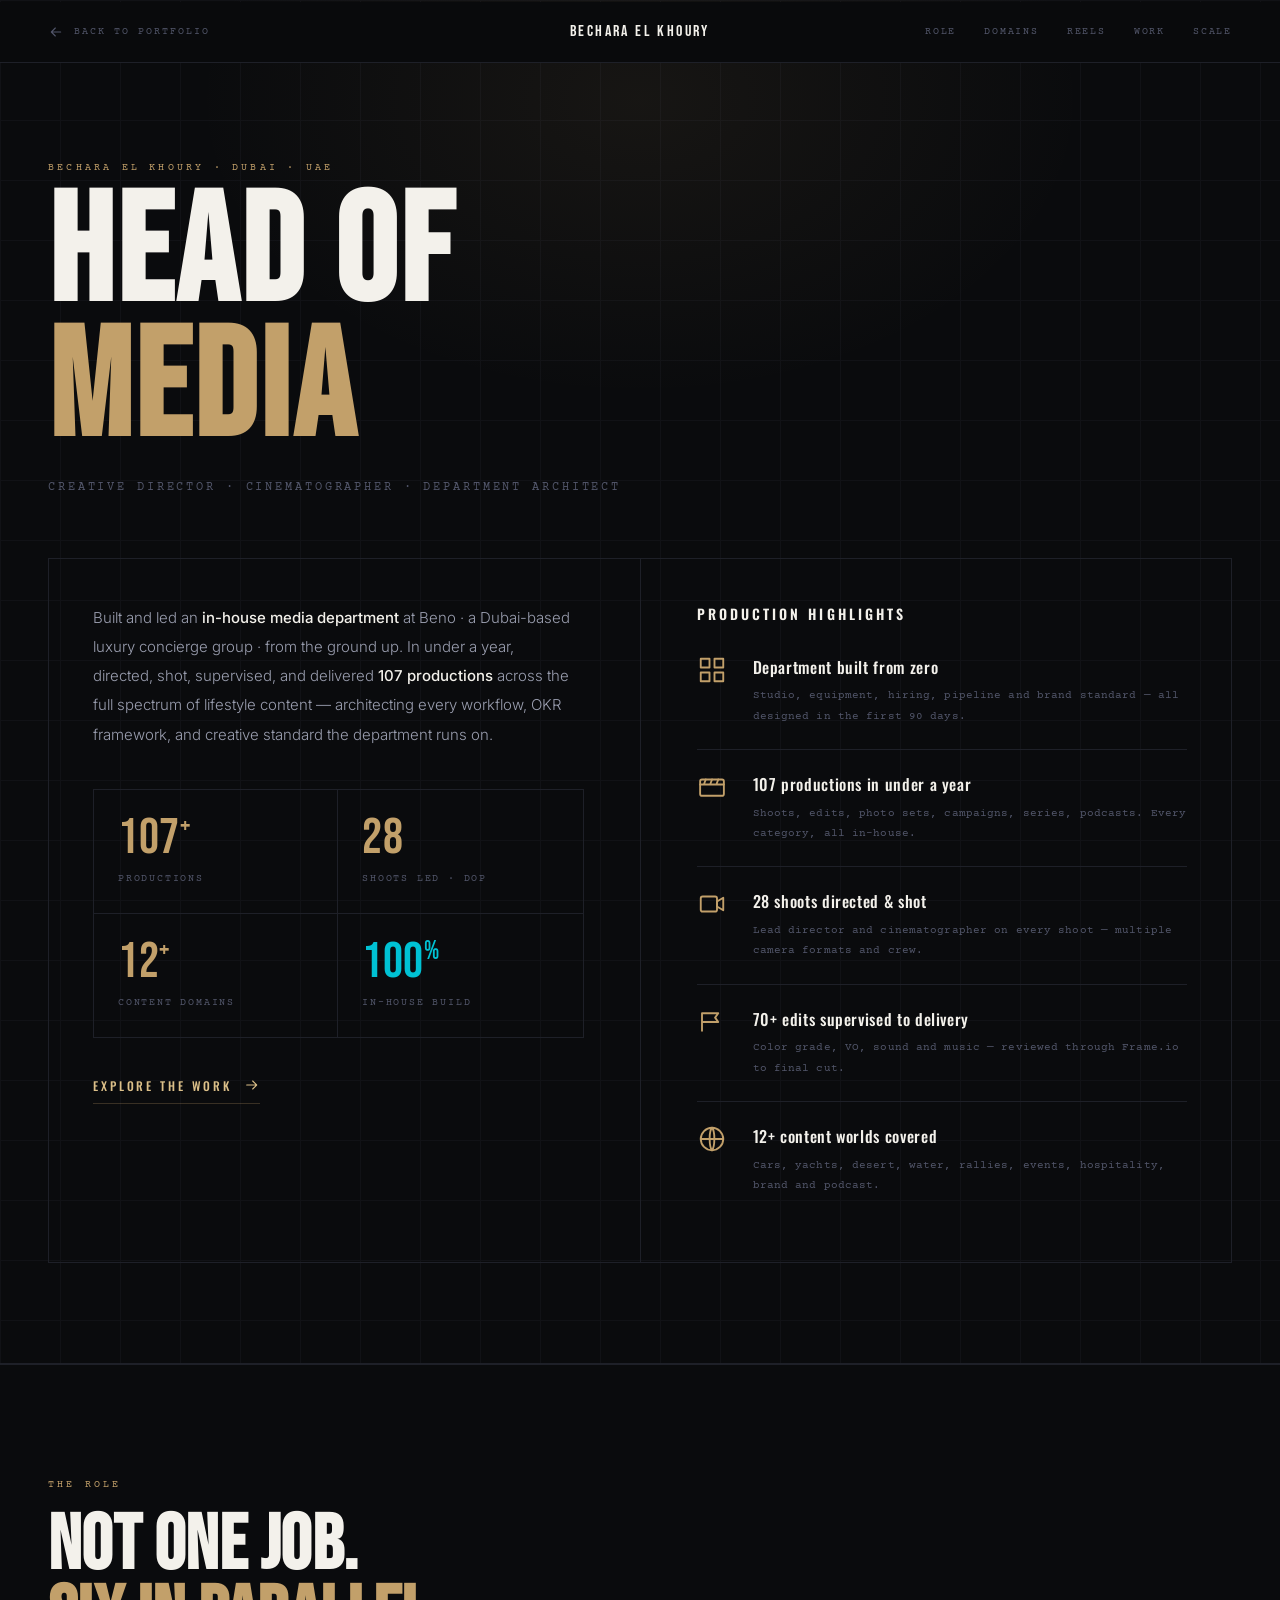
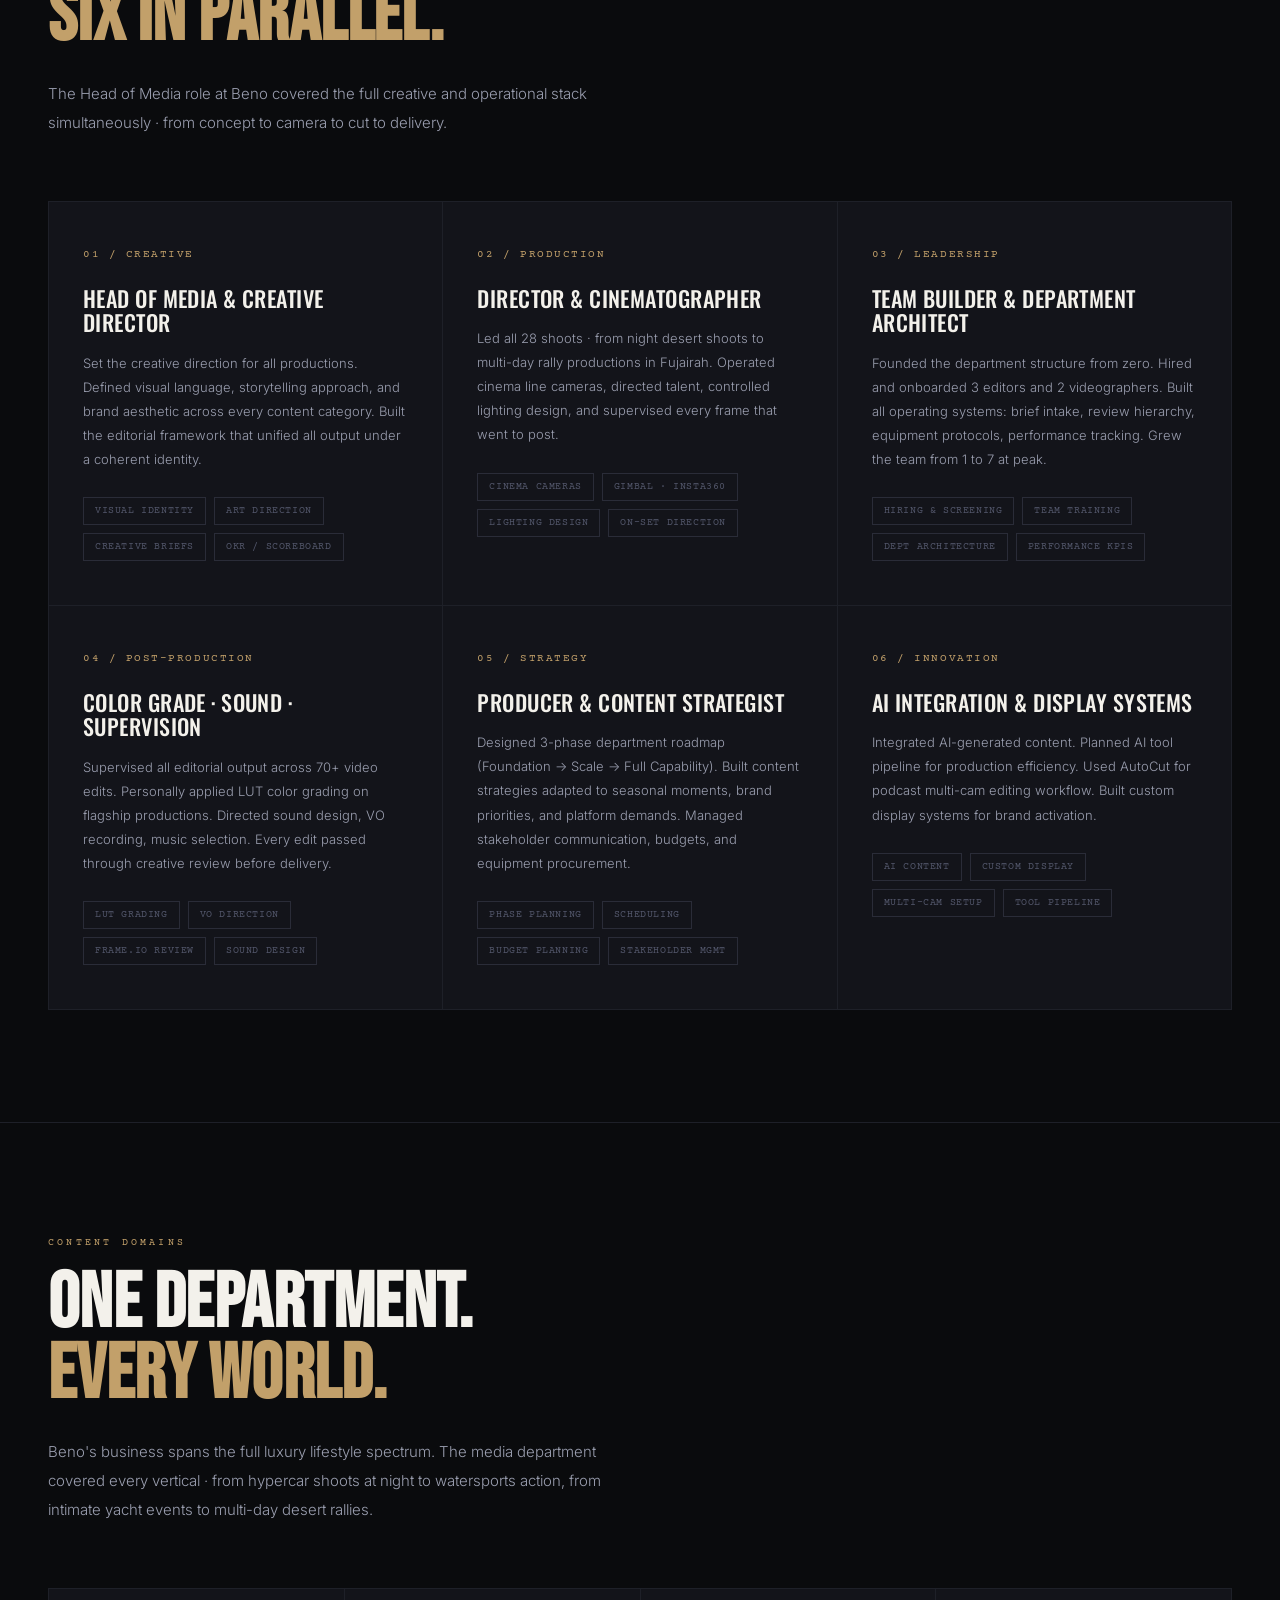
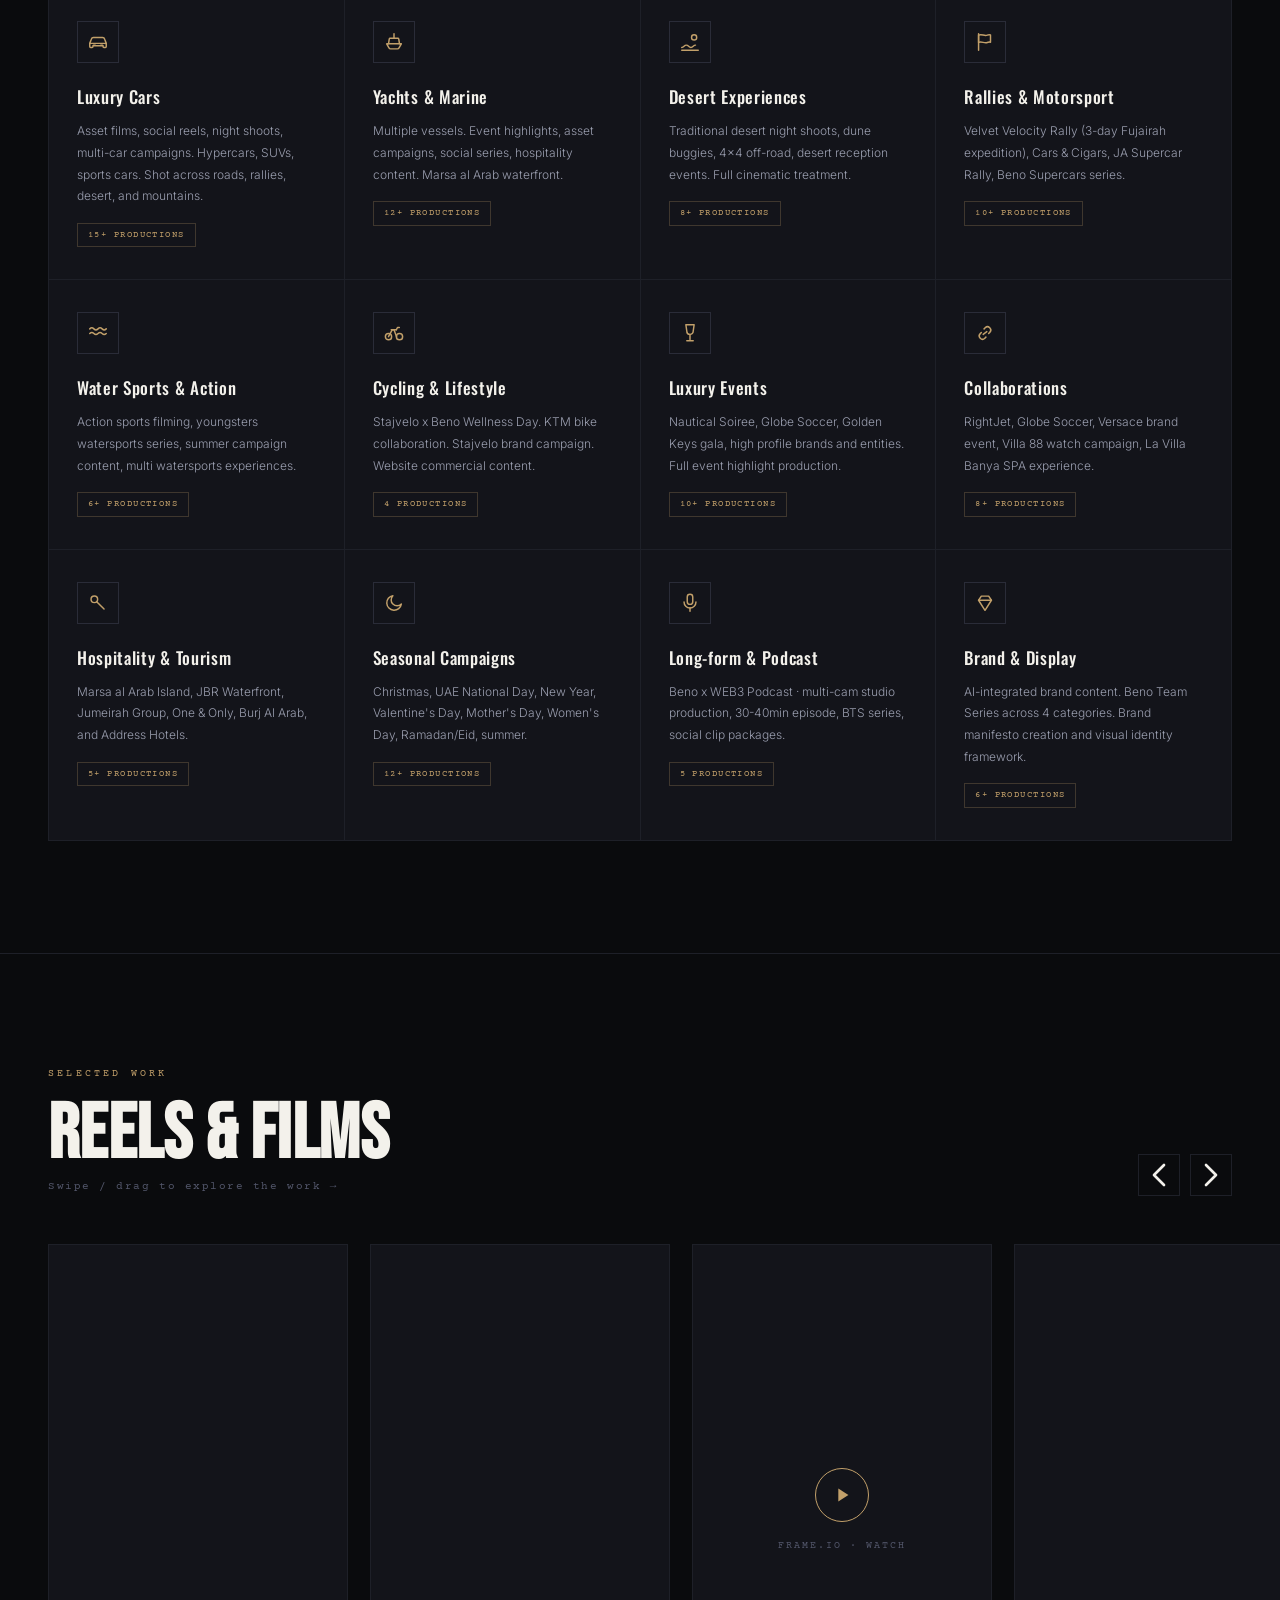
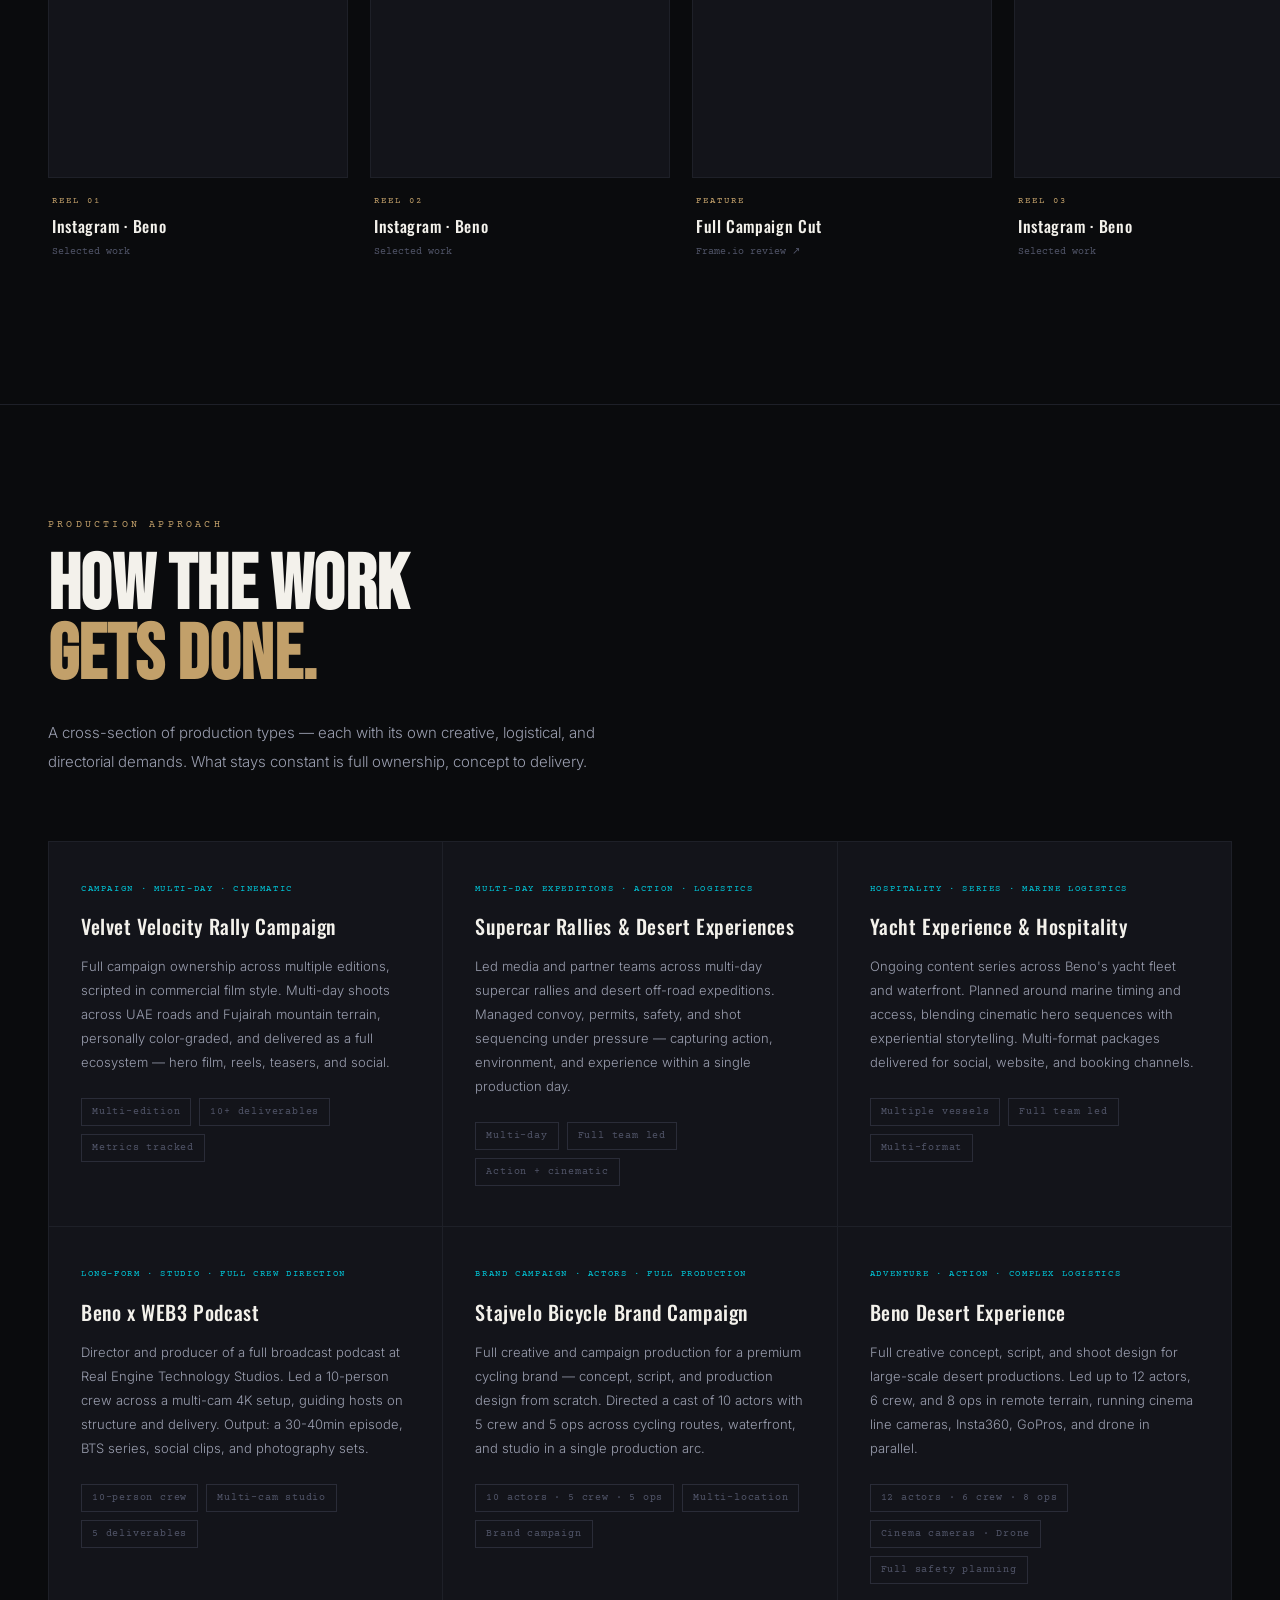
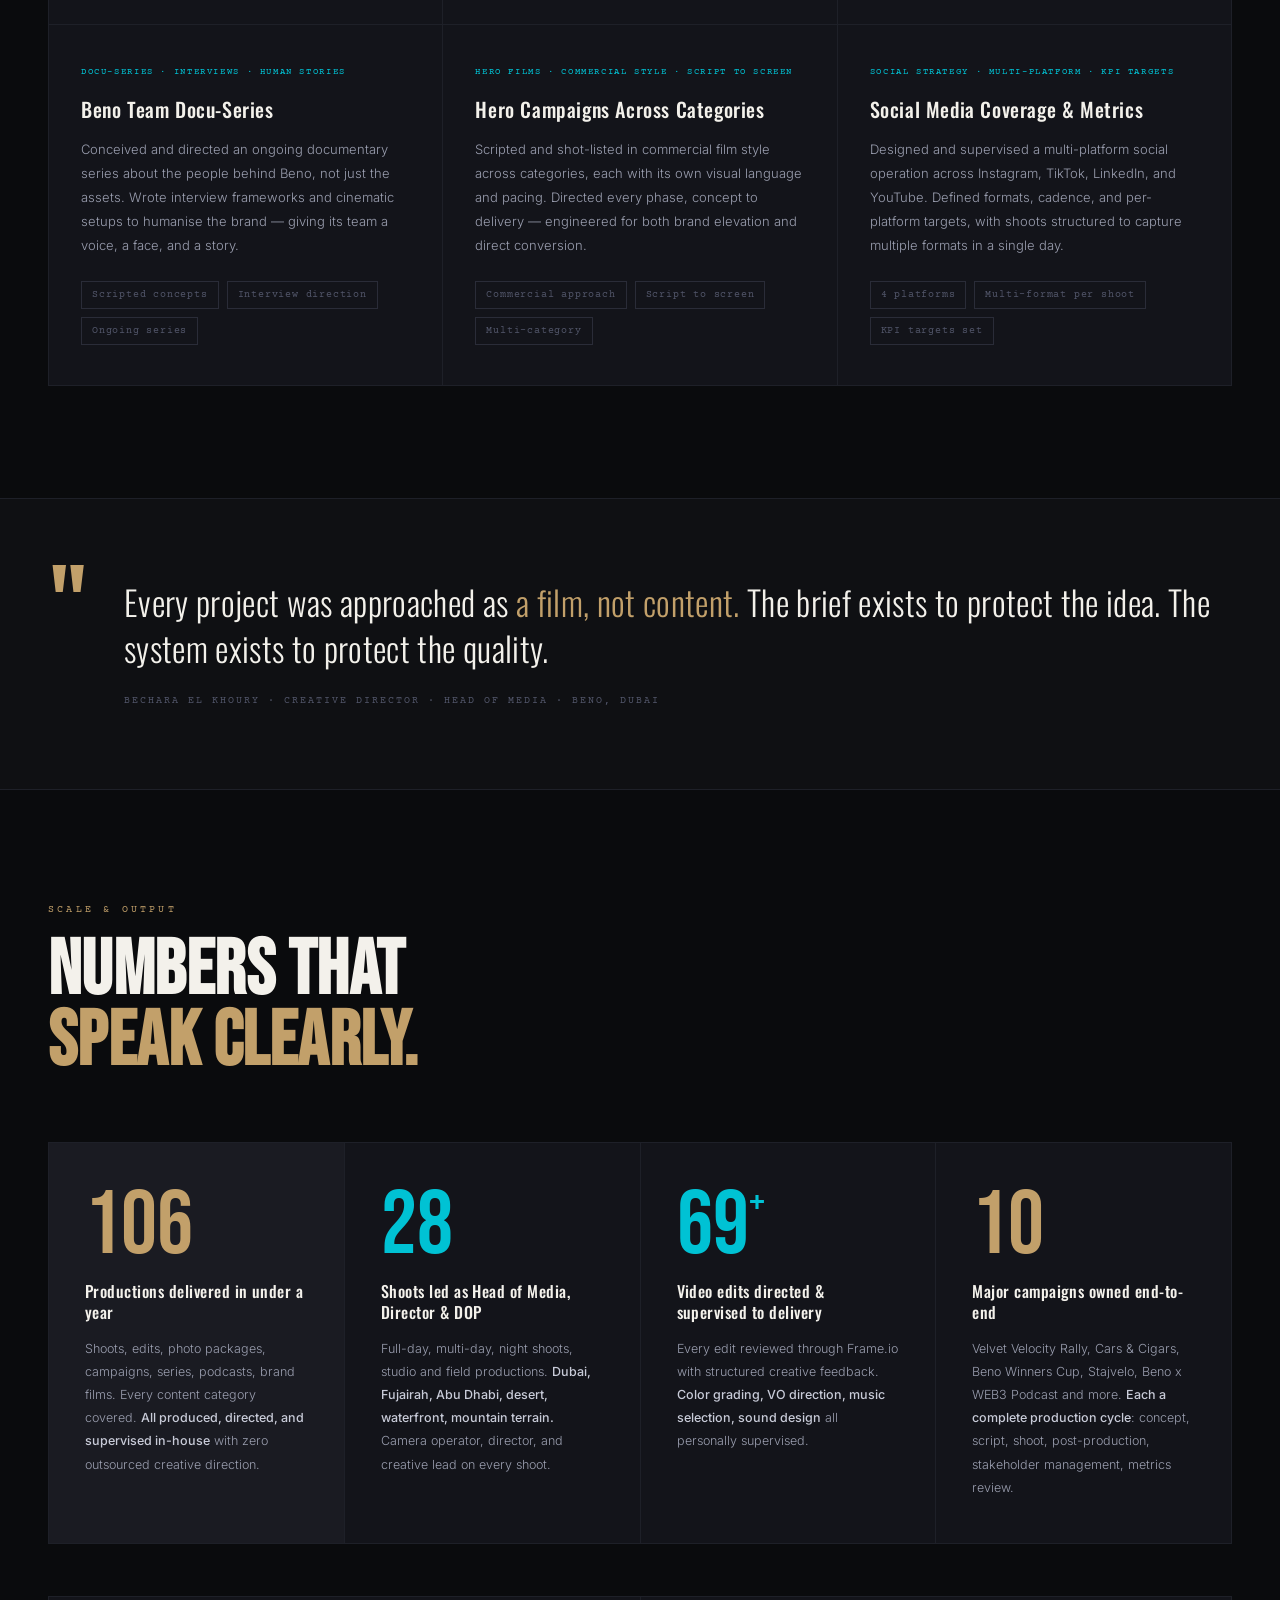
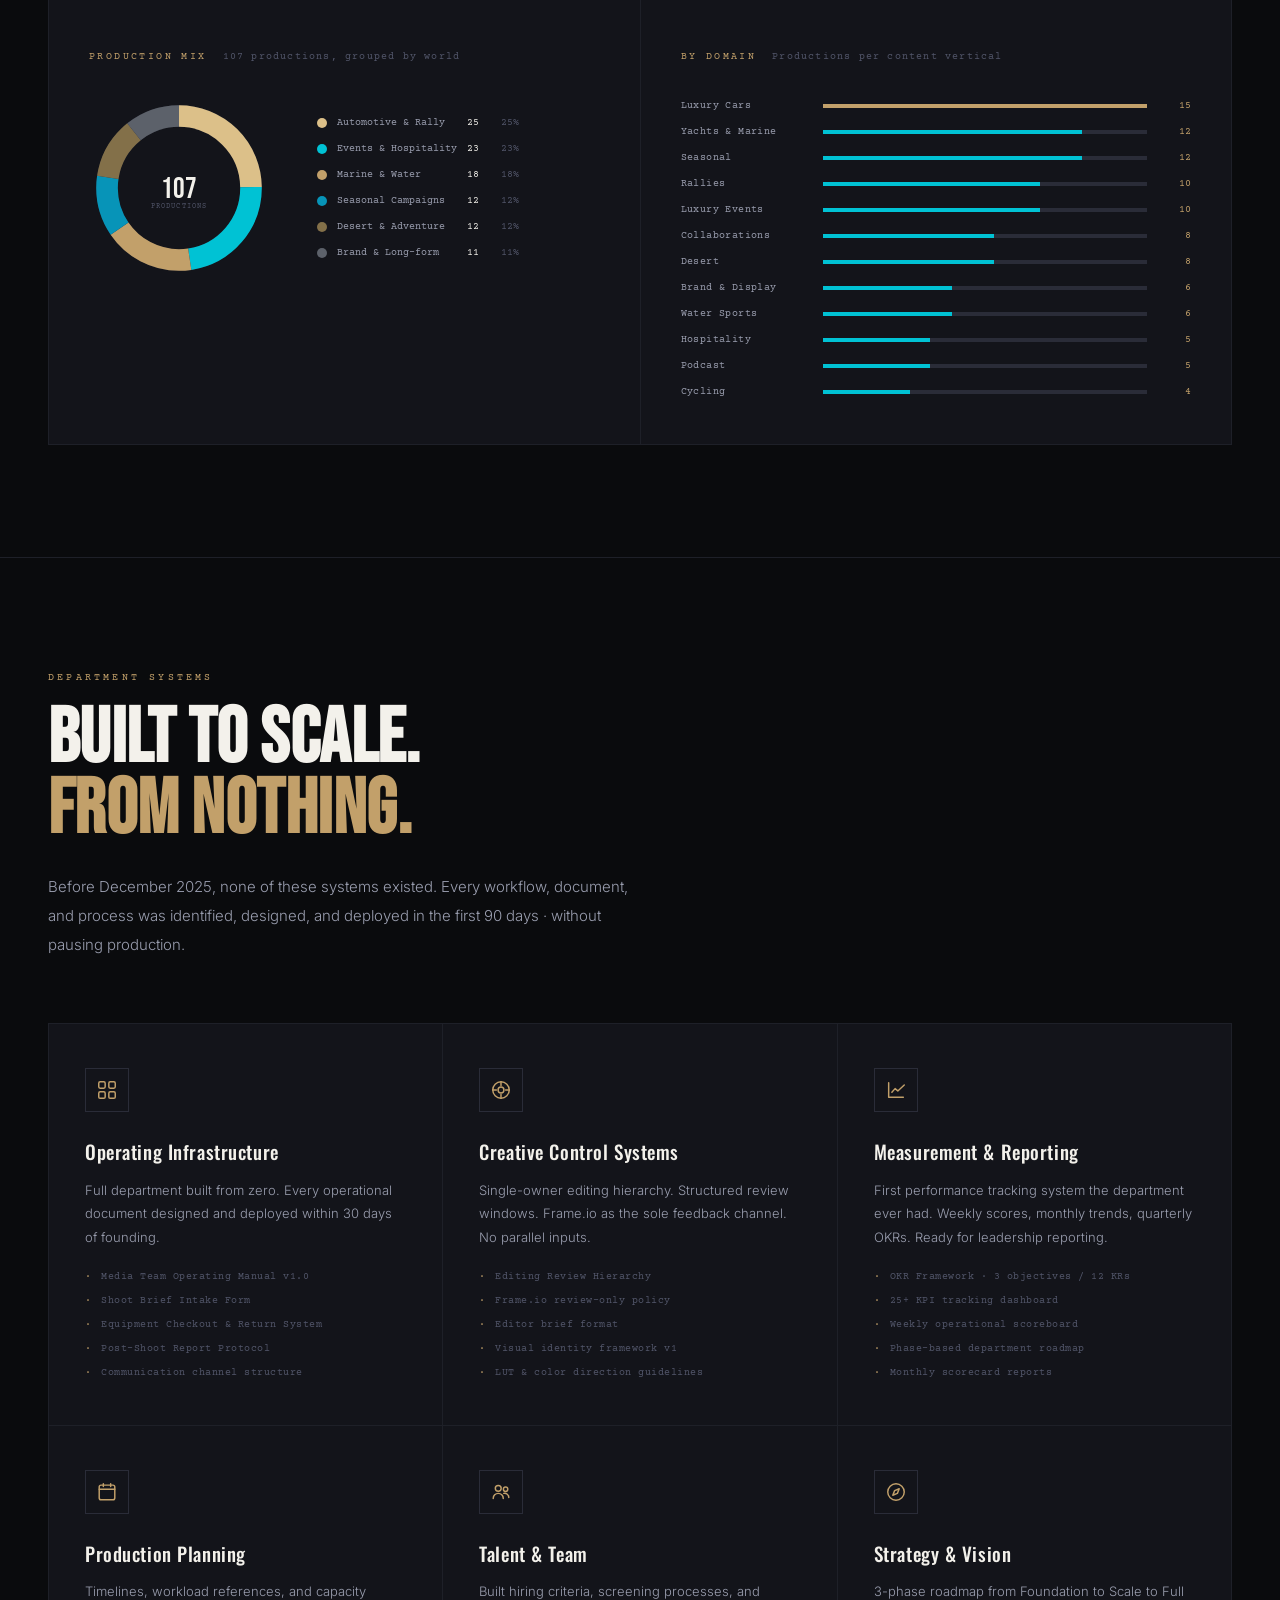
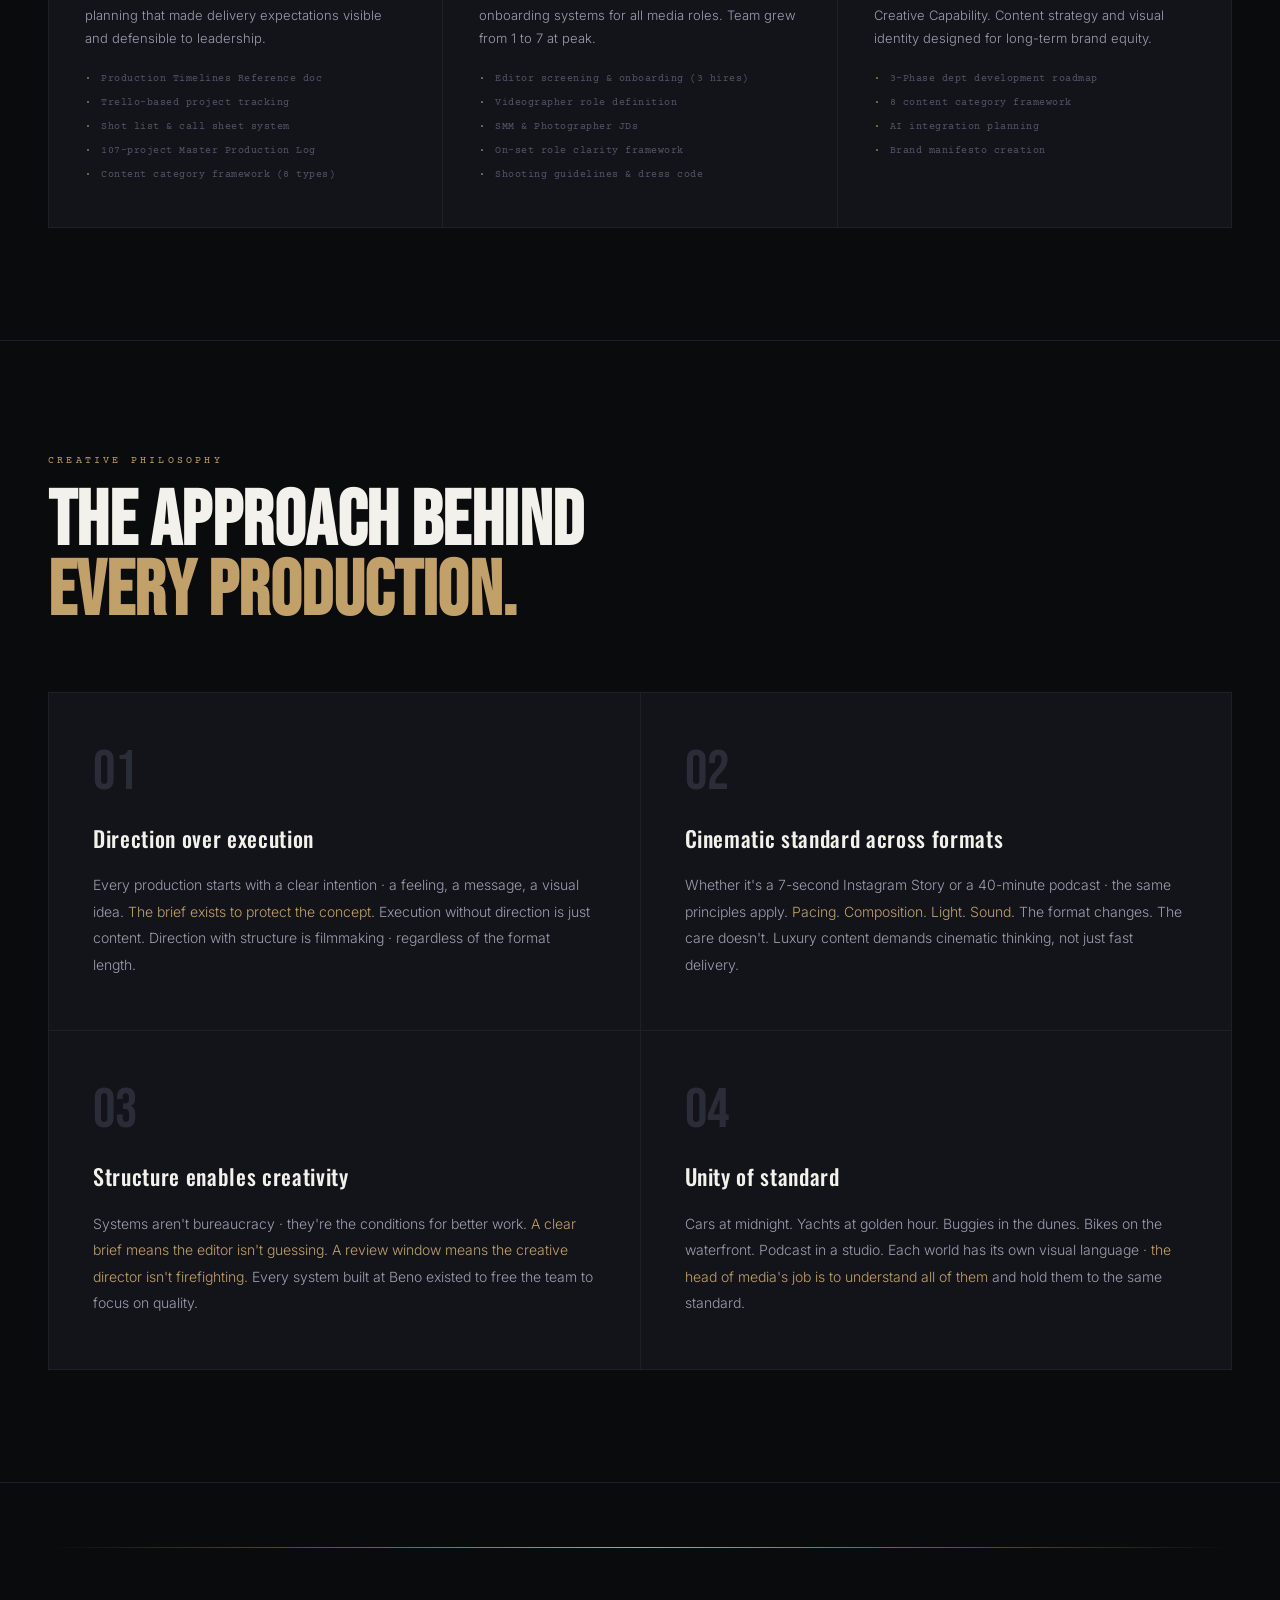
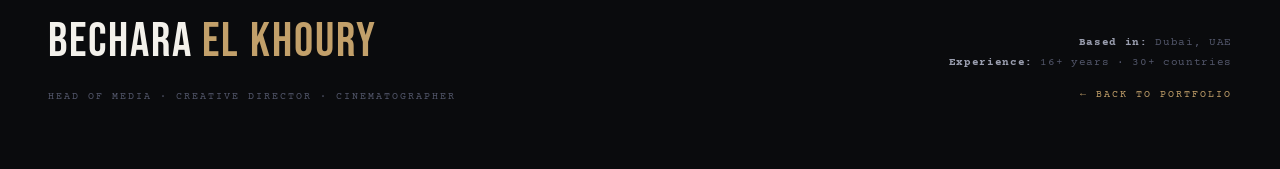
==== commit 95e0a65b: "Add SEO/social meta, favicon, JSON-LD, lazy loading, rel=noopener Co-Authored-By: Claude Sonnet 5.5 " ====
--- a/headofmedia.html
+++ b/headofmedia.html
@@ -4,6 +4,20 @@
 <meta charset="UTF-8">
 <meta name="viewport" content="width=device-width, initial-scale=1.0">
 <title>Bechara El Khoury - Head of Media</title>
+<meta name="description" content="Bechara El Khoury - Head of Media">
+<link rel="canonical" href="https://bsharakhoury.com/headofmedia.html">
+<meta name="theme-color" content="#080808">
+<link rel="icon" href="data:image/svg+xml,%3Csvg xmlns='http://www.w3.org/2000/svg' viewBox='0 0 64 64'%3E%3Crect width='64' height='64' fill='%23080808'/%3E%3Ctext x='32' y='44' font-family='Arial' font-size='34' font-weight='700' text-anchor='middle' fill='%23c9a96e'%3EBK%3C/text%3E%3C/svg%3E">
+<meta property="og:type" content="website">
+<meta property="og:site_name" content="Bechara El Khoury">
+<meta property="og:title" content="Bechara El Khoury - Head of Media">
+<meta property="og:description" content="Bechara El Khoury - Head of Media">
+<meta property="og:url" content="https://bsharakhoury.com/headofmedia.html">
+<meta property="og:image" content="https://bsharakhoury.com/BecharafilmmakingphotoDSCF0670.jpg">
+<meta name="twitter:card" content="summary_large_image">
+<meta name="twitter:title" content="Bechara El Khoury - Head of Media">
+<meta name="twitter:description" content="Bechara El Khoury - Head of Media">
+<meta name="twitter:image" content="https://bsharakhoury.com/BecharafilmmakingphotoDSCF0670.jpg">
 <link rel="preconnect" href="https://fonts.googleapis.com">
 <link rel="preconnect" href="https://fonts.gstatic.com" crossorigin>
 <link href="https://fonts.googleapis.com/css2?family=Bebas+Neue&family=Oswald:wght@300;400;500;600&family=Inter:wght@300;400;500&family=Courier+Prime&display=swap" rel="stylesheet">
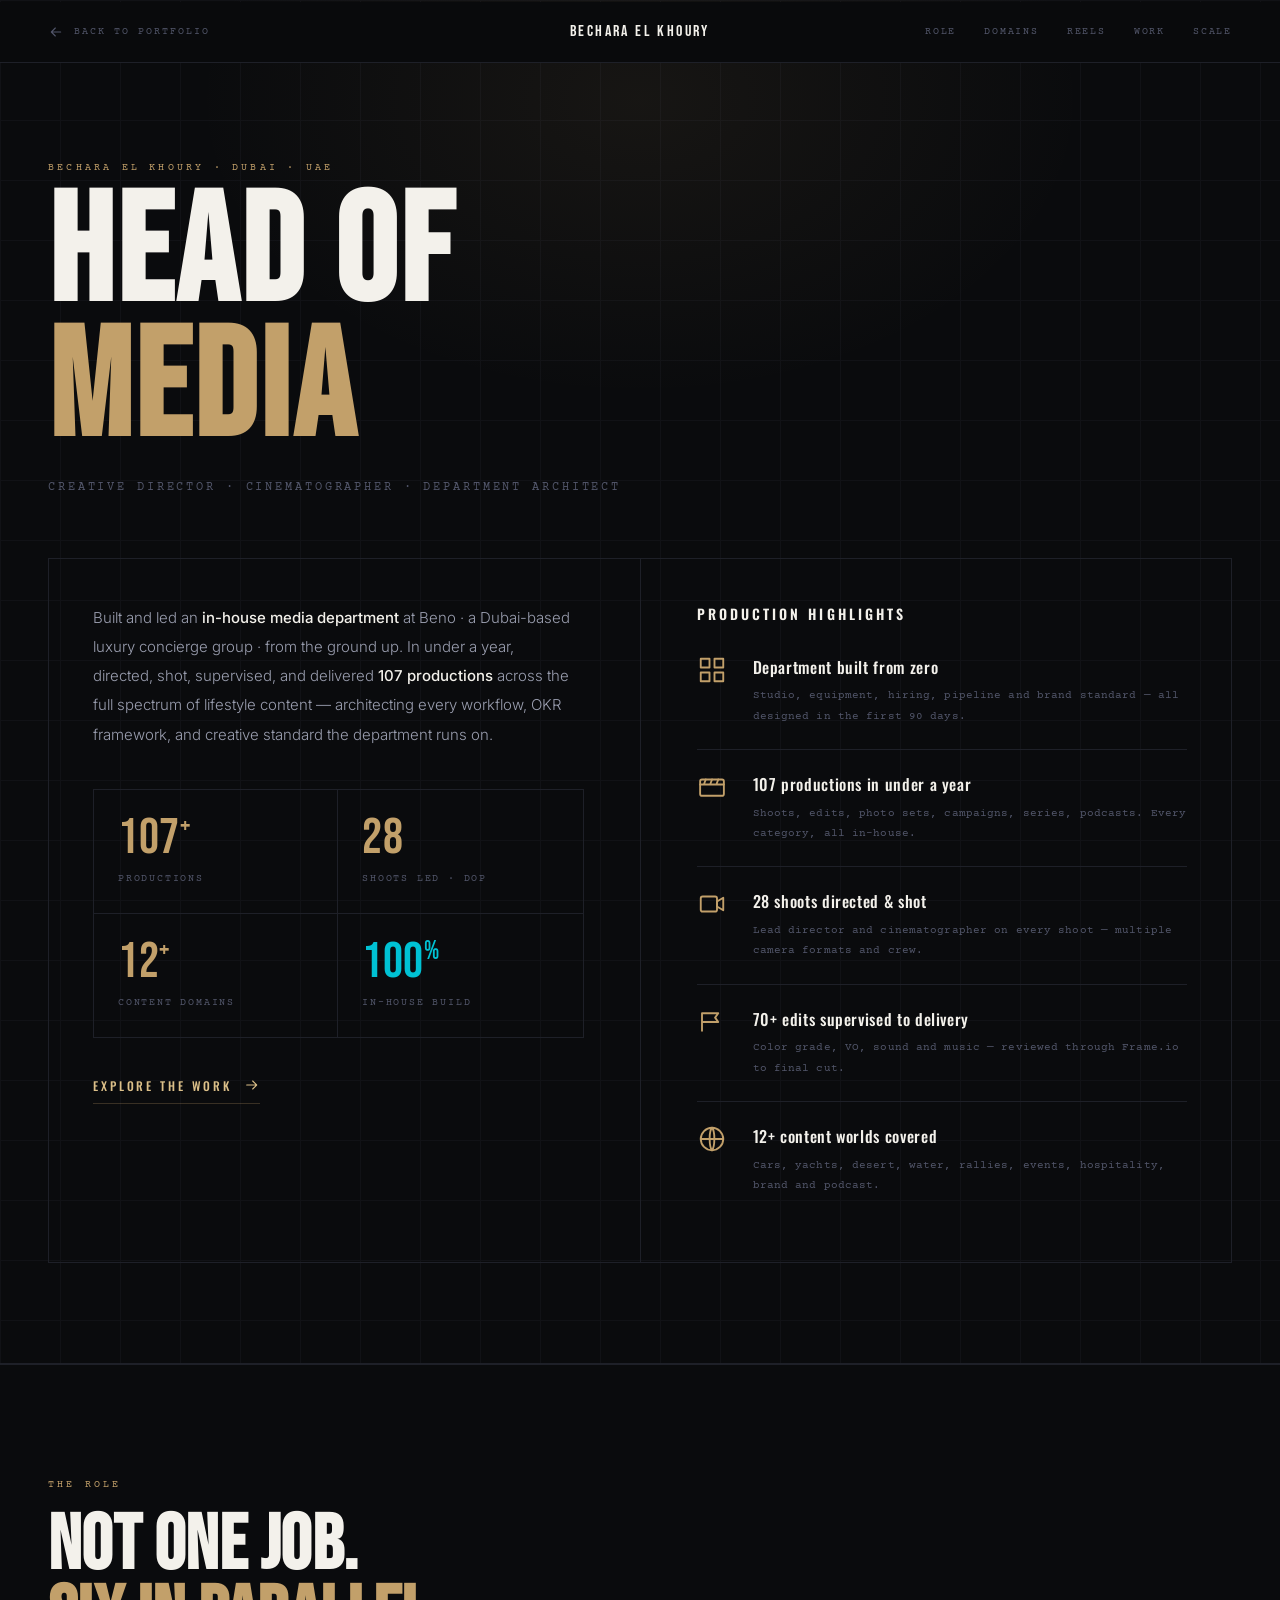
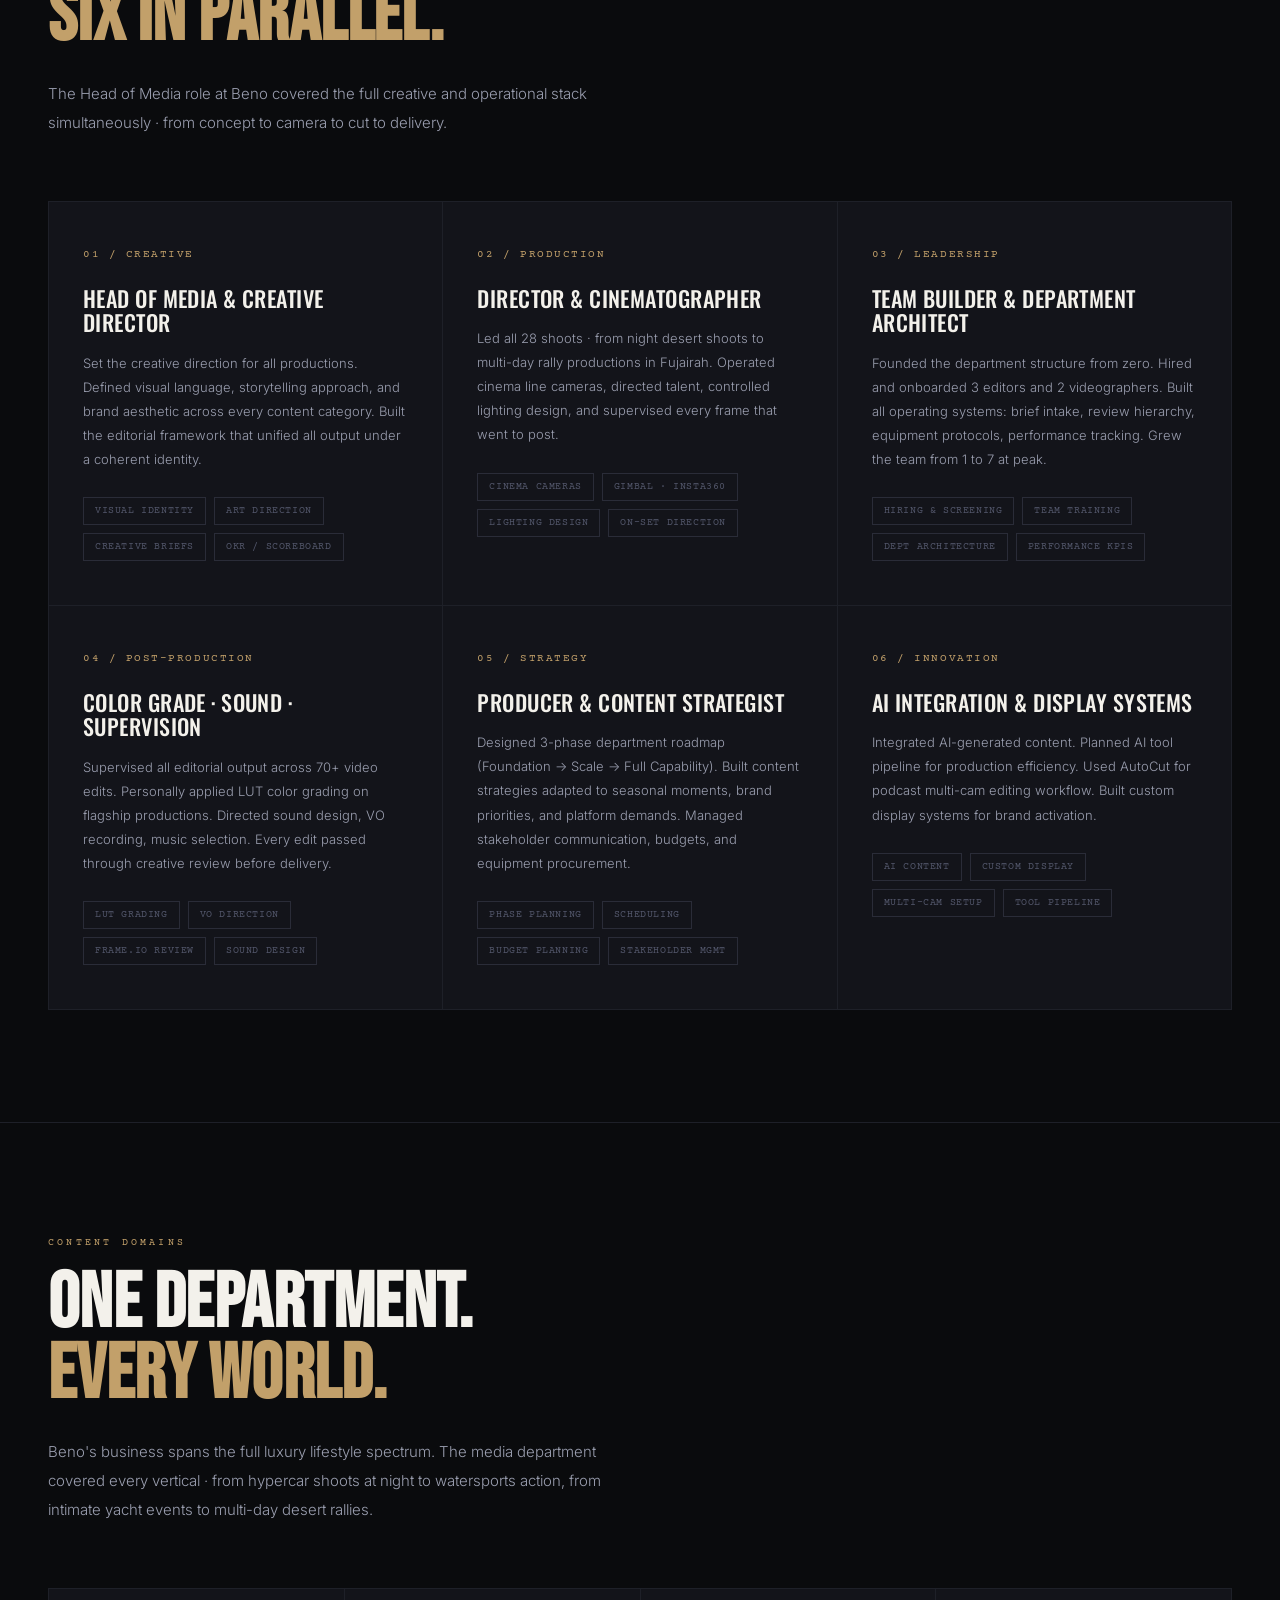
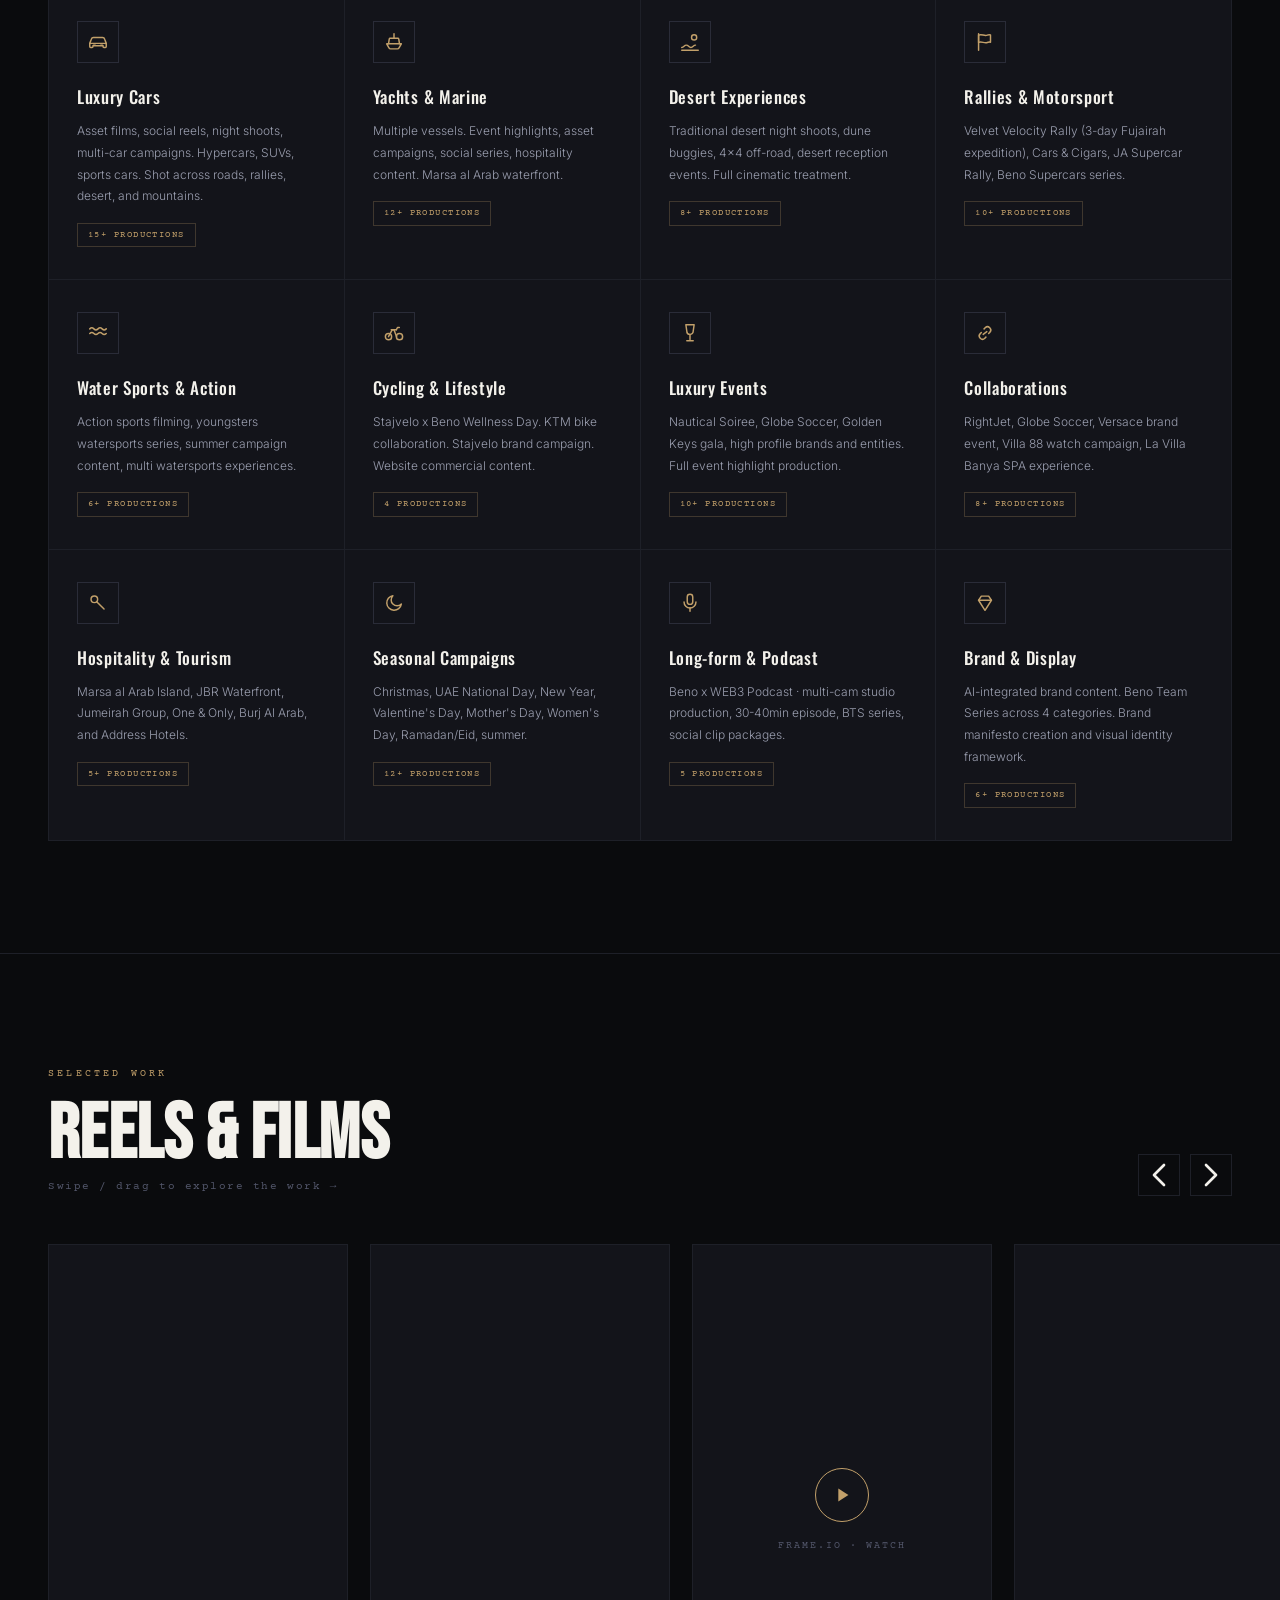
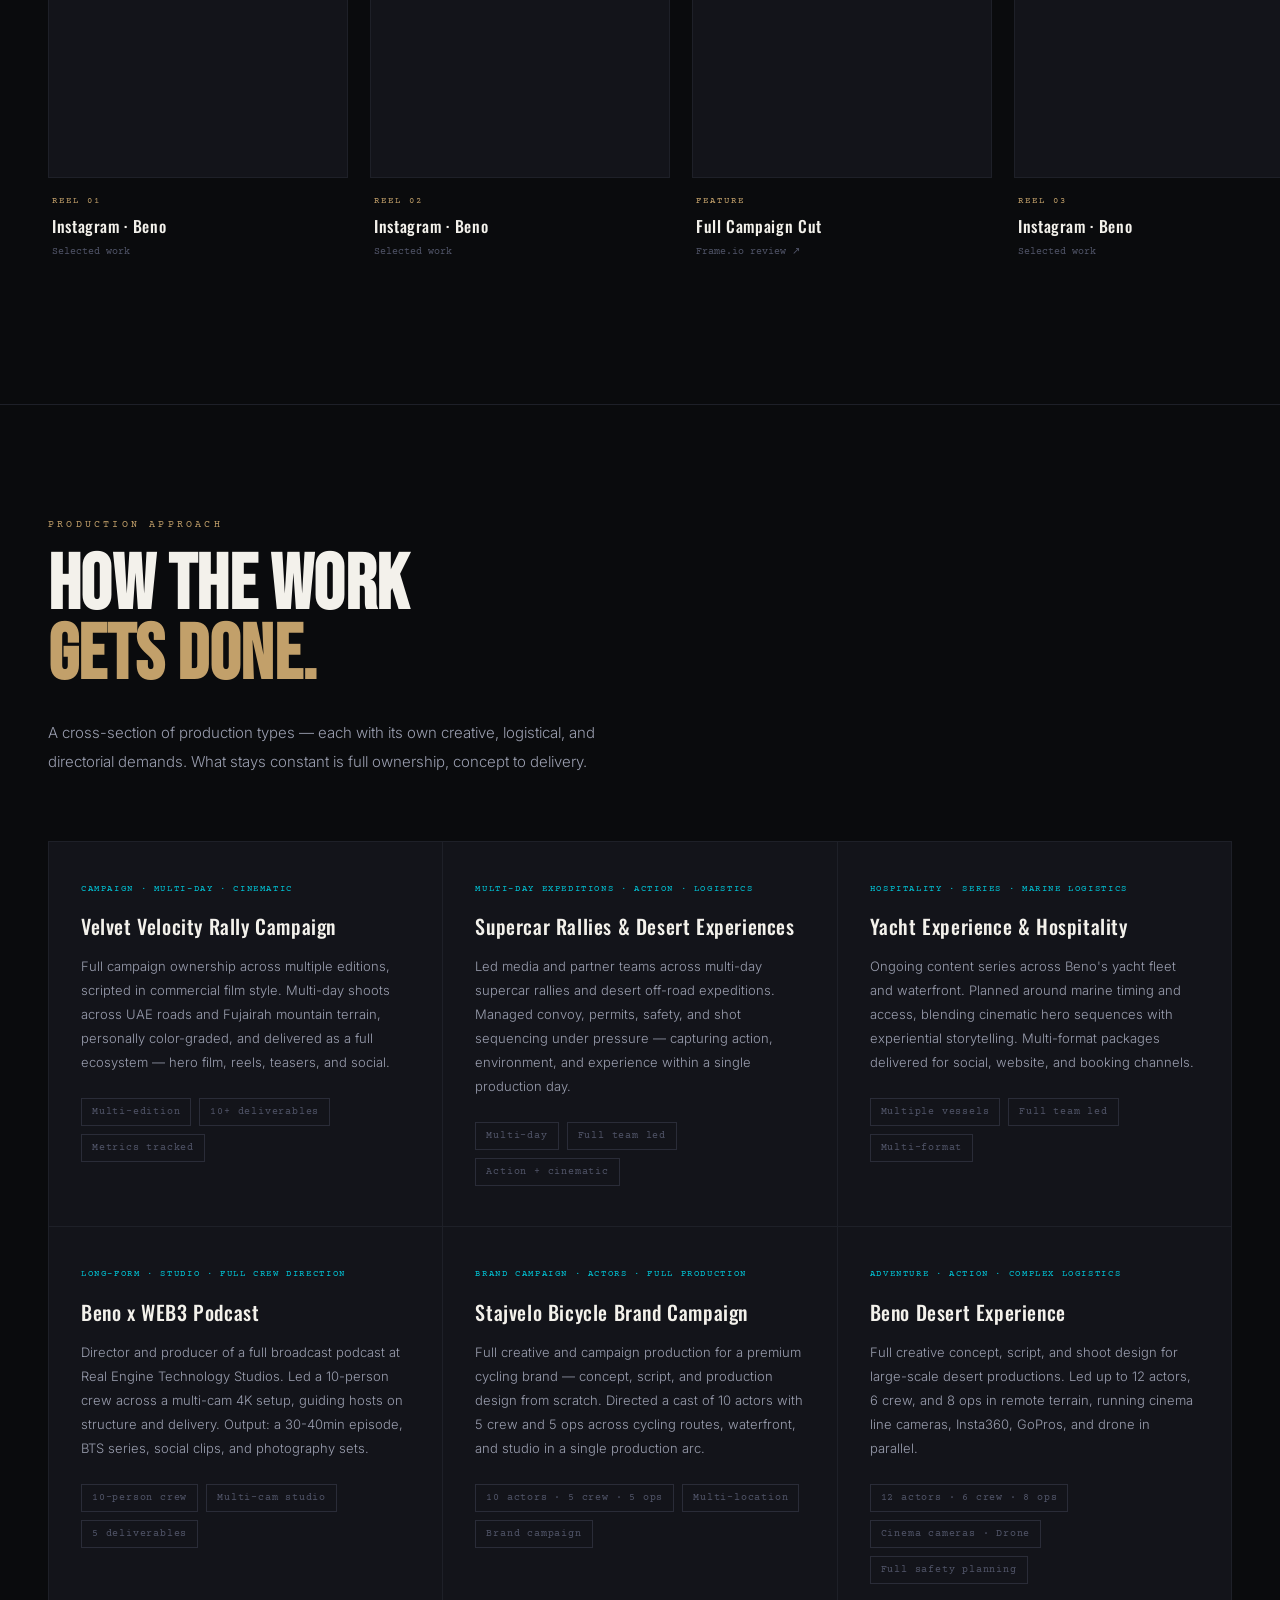
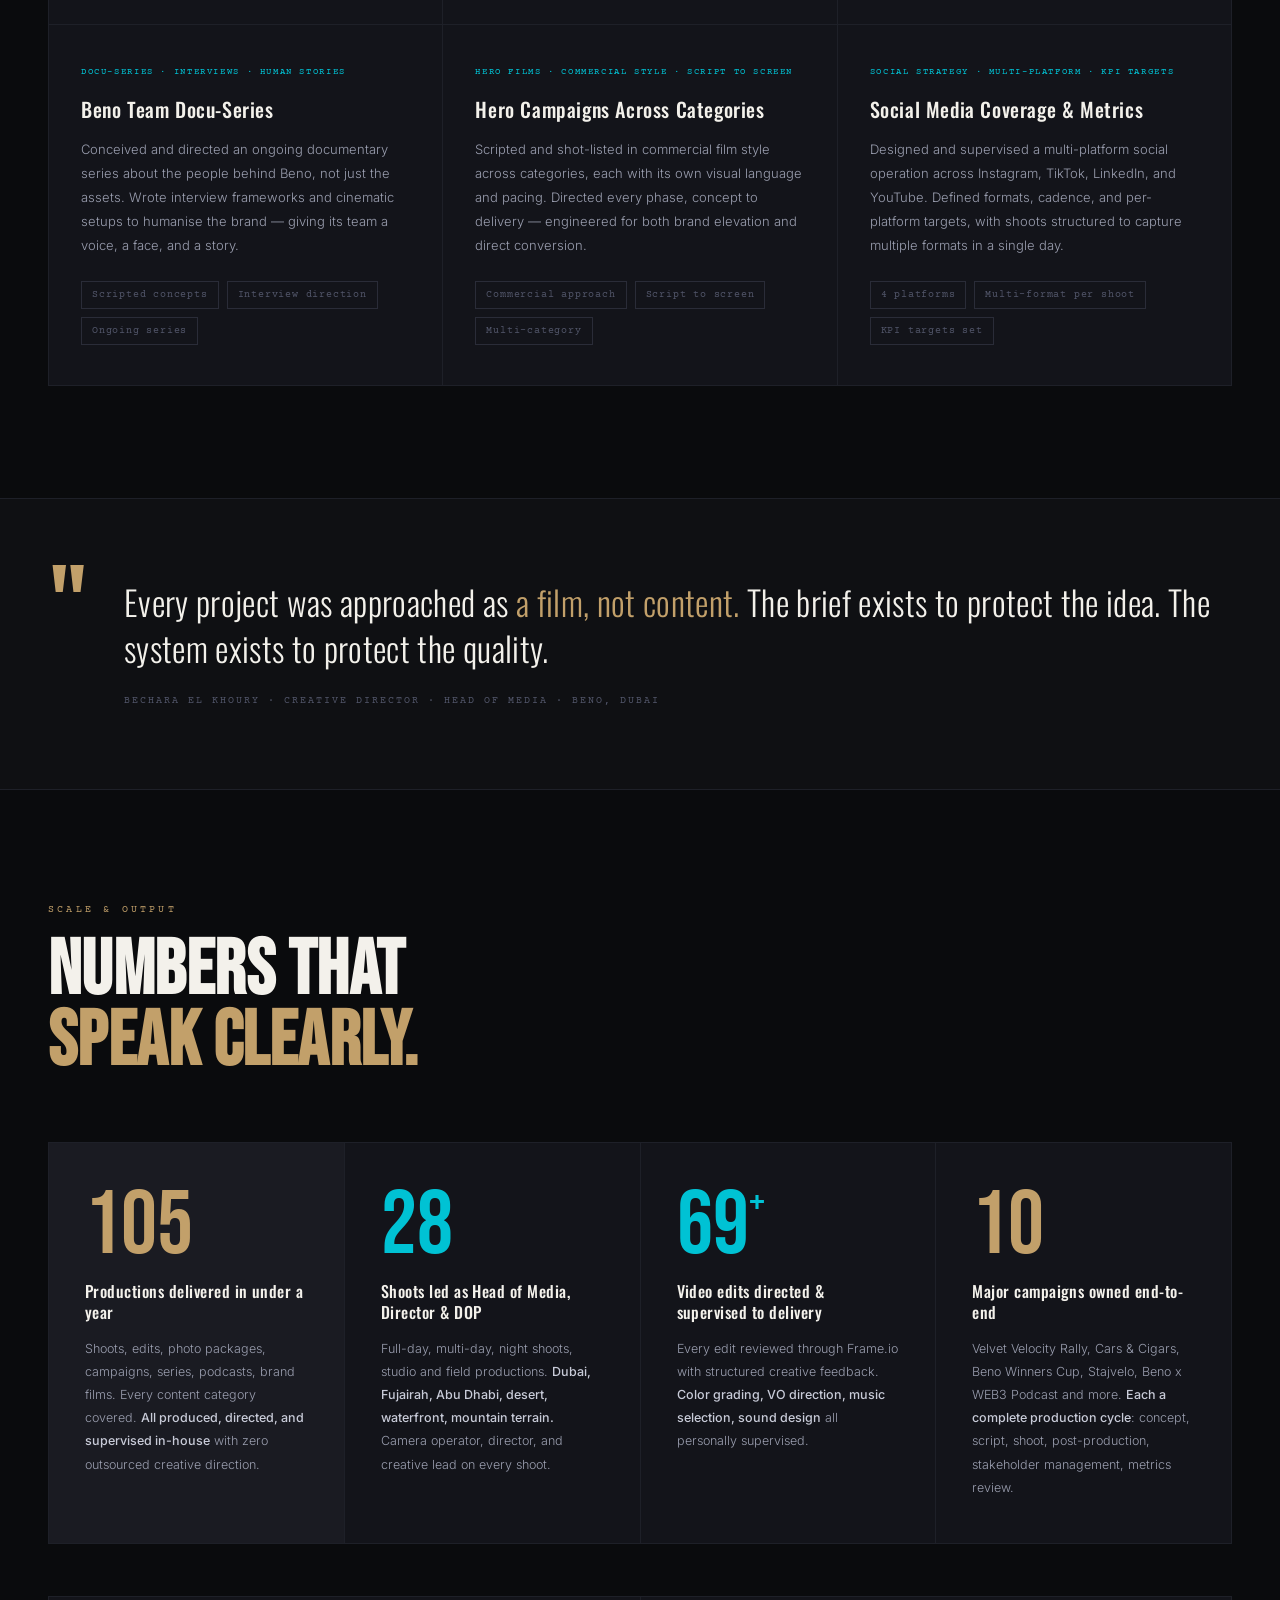
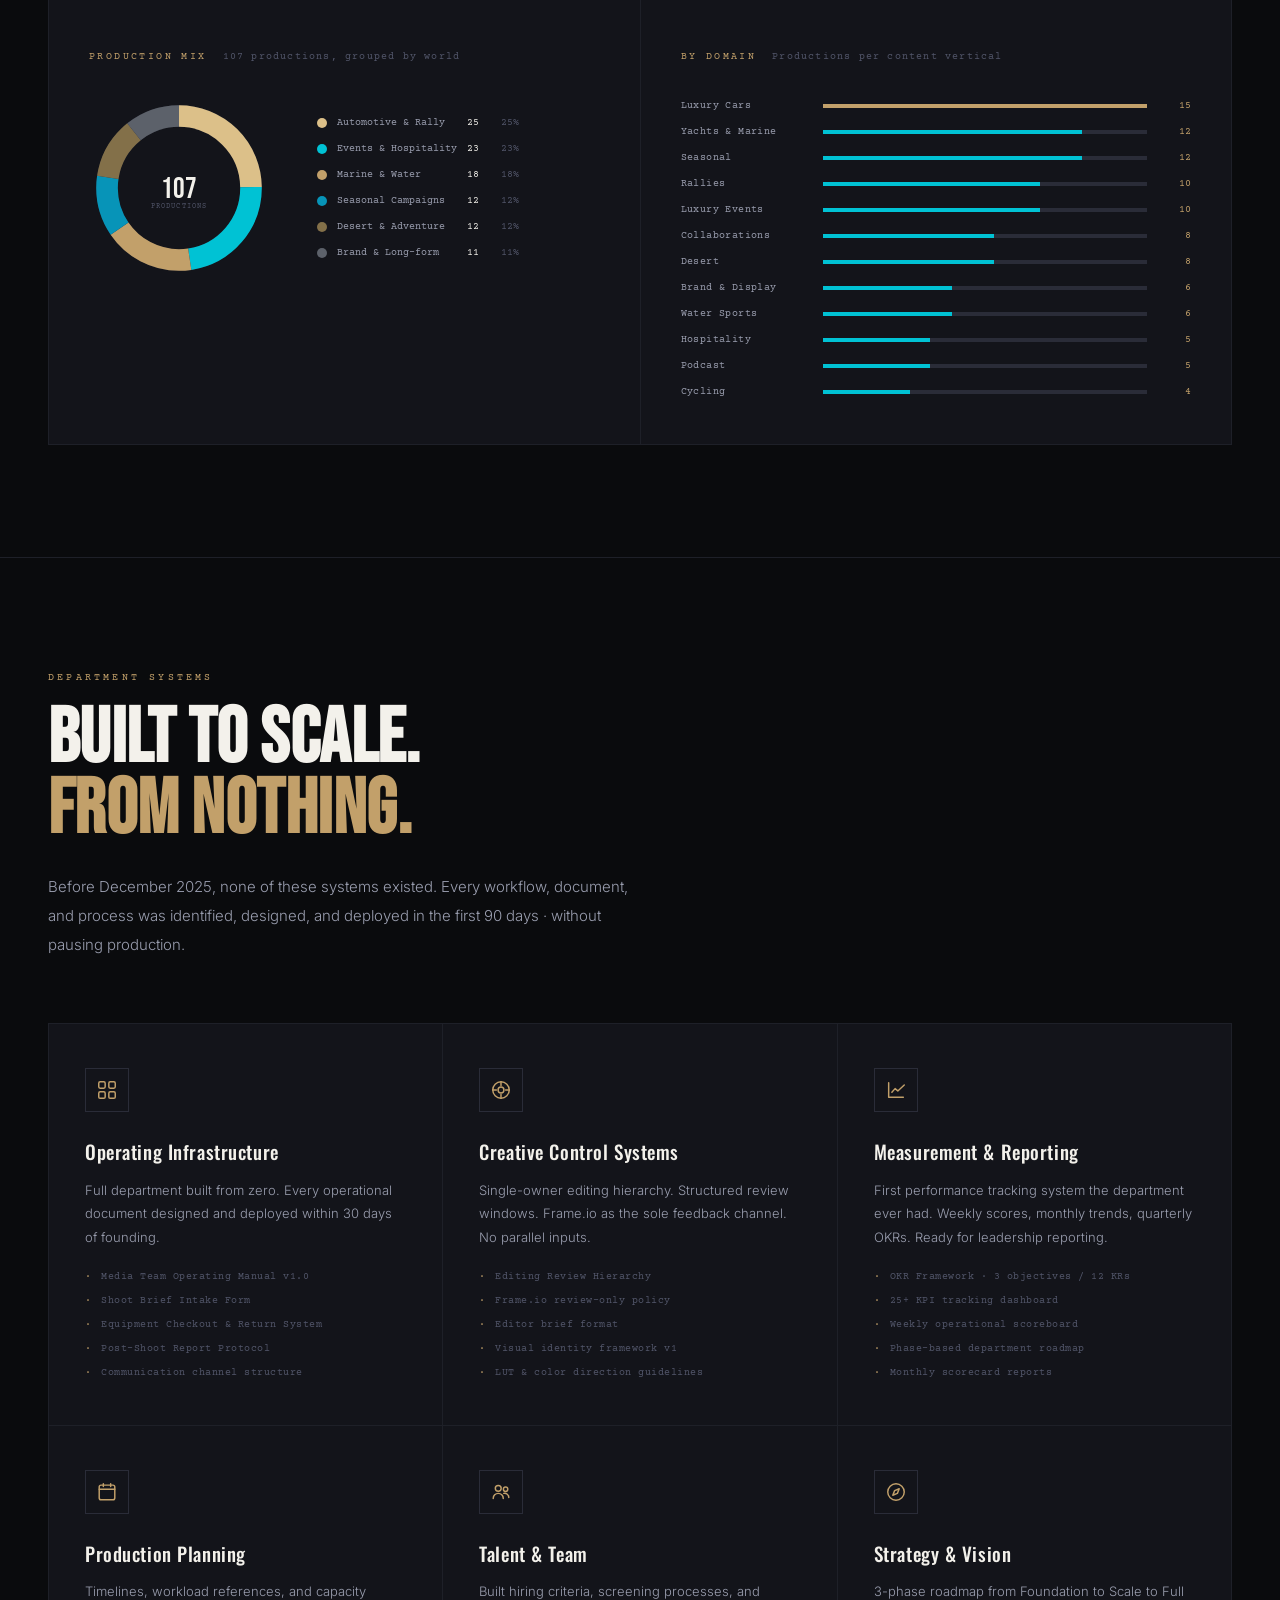
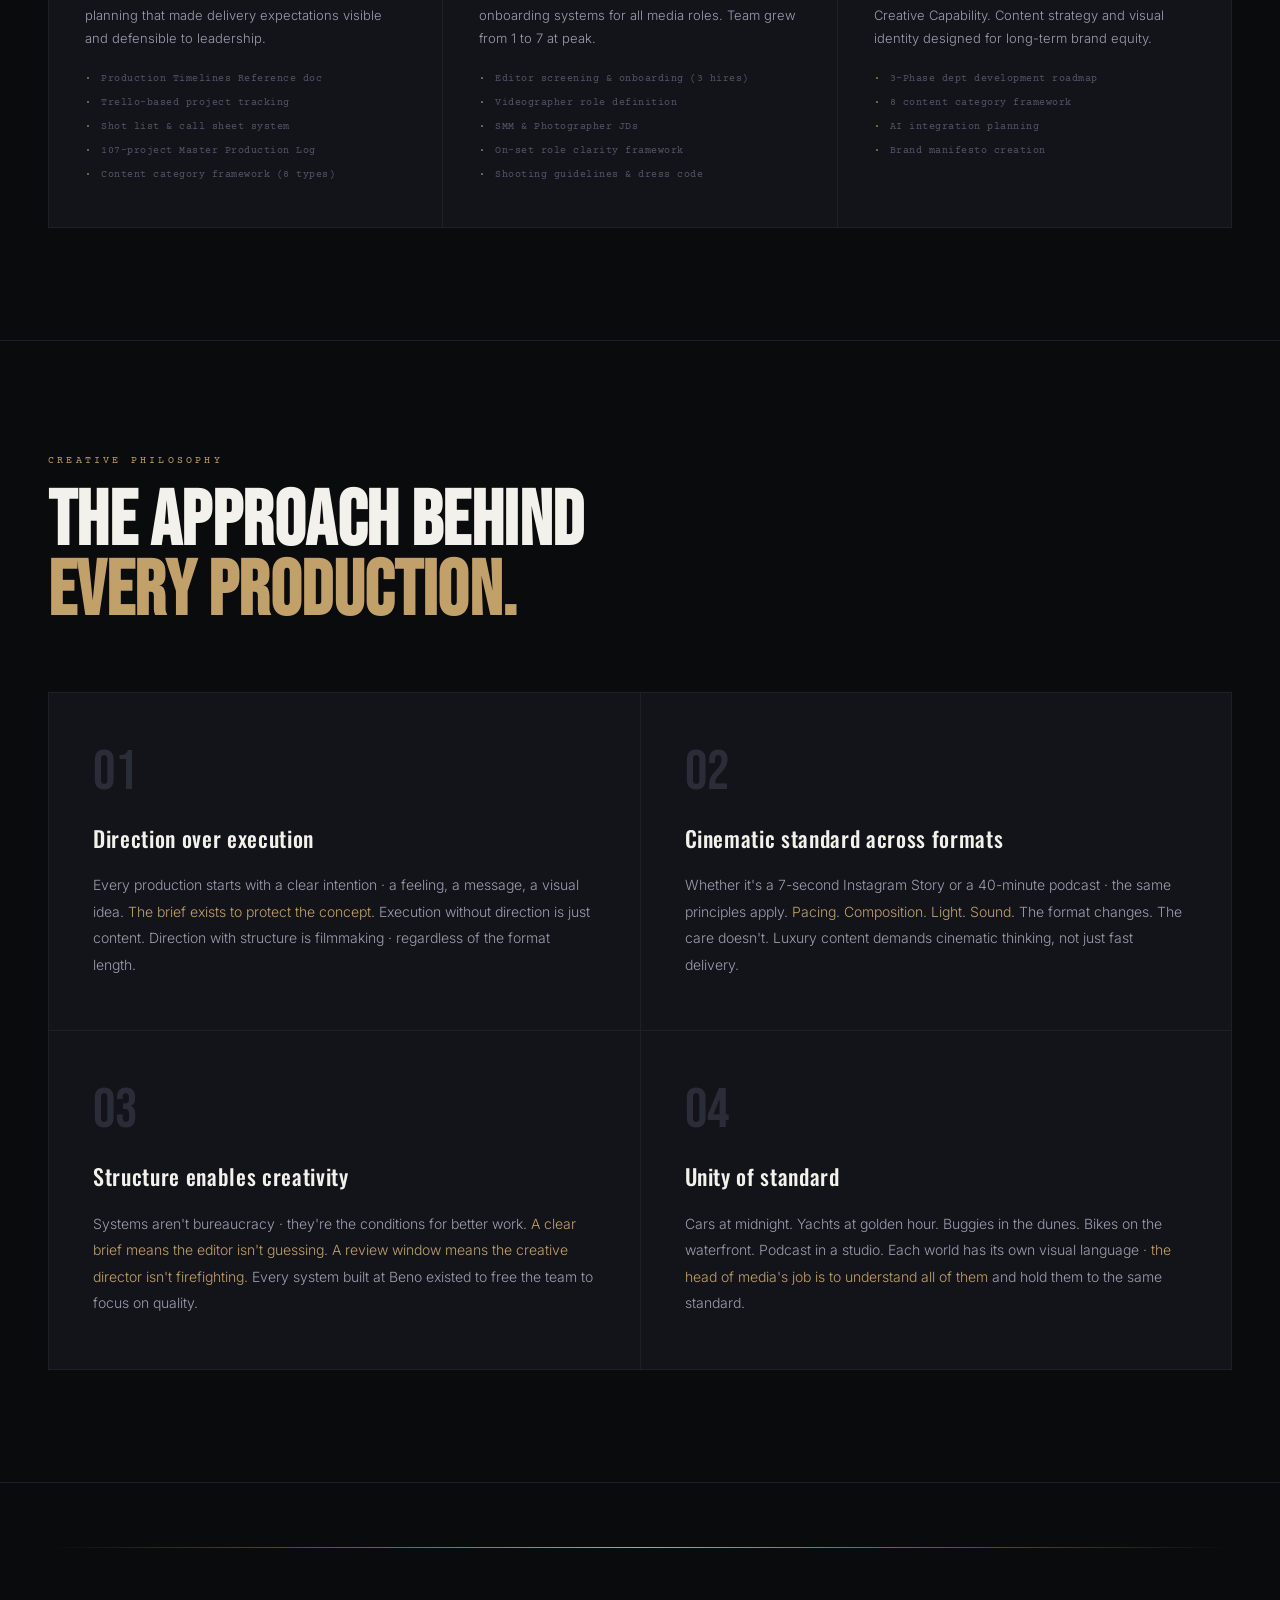
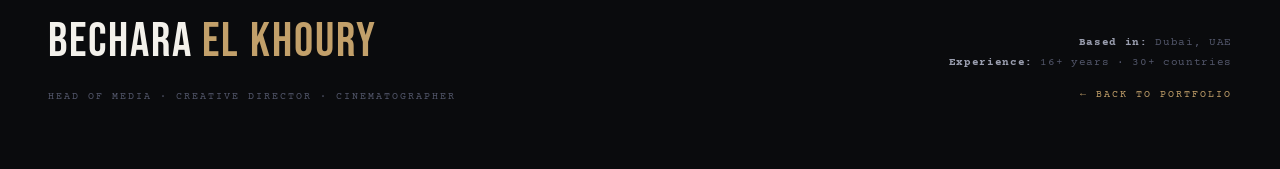
==== commit ec329598: "Mobile polish: 44px tap targets, hero svh sizing, fix Head of Media sideways scroll on phones Co-Aut" ====
--- a/headofmedia.html
+++ b/headofmedia.html
@@ -7,17 +7,24 @@
 <meta name="description" content="Bechara El Khoury - Head of Media">
 <link rel="canonical" href="https://bsharakhoury.com/headofmedia.html">
 <meta name="theme-color" content="#080808">
-<link rel="icon" href="data:image/svg+xml,%3Csvg xmlns='http://www.w3.org/2000/svg' viewBox='0 0 64 64'%3E%3Crect width='64' height='64' fill='%23080808'/%3E%3Ctext x='32' y='44' font-family='Arial' font-size='34' font-weight='700' text-anchor='middle' fill='%23c9a96e'%3EBK%3C/text%3E%3C/svg%3E">
+<link rel="icon" href="/favicon.ico" sizes="48x48">
+<link rel="icon" type="image/png" sizes="48x48" href="/favicon-48x48.png">
+<link rel="icon" type="image/png" sizes="192x192" href="/icon-192.png">
+<link rel="apple-touch-icon" href="/apple-touch-icon.png">
+<link rel="manifest" href="/site.webmanifest">
 <meta property="og:type" content="website">
 <meta property="og:site_name" content="Bechara El Khoury">
 <meta property="og:title" content="Bechara El Khoury - Head of Media">
 <meta property="og:description" content="Bechara El Khoury - Head of Media">
 <meta property="og:url" content="https://bsharakhoury.com/headofmedia.html">
-<meta property="og:image" content="https://bsharakhoury.com/BecharafilmmakingphotoDSCF0670.jpg">
+<meta property="og:image" content="https://bsharakhoury.com/og-image.jpg">
+<meta property="og:image:width" content="1200">
+<meta property="og:image:height" content="630">
+<meta property="og:image:alt" content="Bechara El Khoury holding a vintage film camera">
 <meta name="twitter:card" content="summary_large_image">
 <meta name="twitter:title" content="Bechara El Khoury - Head of Media">
 <meta name="twitter:description" content="Bechara El Khoury - Head of Media">
-<meta name="twitter:image" content="https://bsharakhoury.com/BecharafilmmakingphotoDSCF0670.jpg">
+<meta name="twitter:image" content="https://bsharakhoury.com/og-image.jpg">
 <link rel="preconnect" href="https://fonts.googleapis.com">
 <link rel="preconnect" href="https://fonts.gstatic.com" crossorigin>
 <link href="https://fonts.googleapis.com/css2?family=Bebas+Neue&family=Oswald:wght@300;400;500;600&family=Inter:wght@300;400;500&family=Courier+Prime&display=swap" rel="stylesheet">
@@ -263,6 +270,15 @@
   .roles-grid,.domains-grid,.metrics-grid,.proj-grid,.ops-grid{grid-template-columns:1fr;}
   .hero-title{font-size:clamp(60px,18vw,90px);}
   .reel-rail{padding:0 20px 24px;}
+}
+/* MOBILE OVERFLOW FIX */
+html,body{overflow-x:hidden;}
+.viz-wrap{grid-template-columns:minmax(0,1fr) minmax(0,1fr);}
+@media(max-width:1024px){.viz-wrap{grid-template-columns:minmax(0,1fr);}}
+@media(max-width:640px){
+  .viz-card{padding:32px 20px;}
+  .viz-sub{display:block;margin:8px 0 0;}
+  .donut-row{flex-direction:column;align-items:flex-start;gap:28px;}
 }
 </style>
 </head>
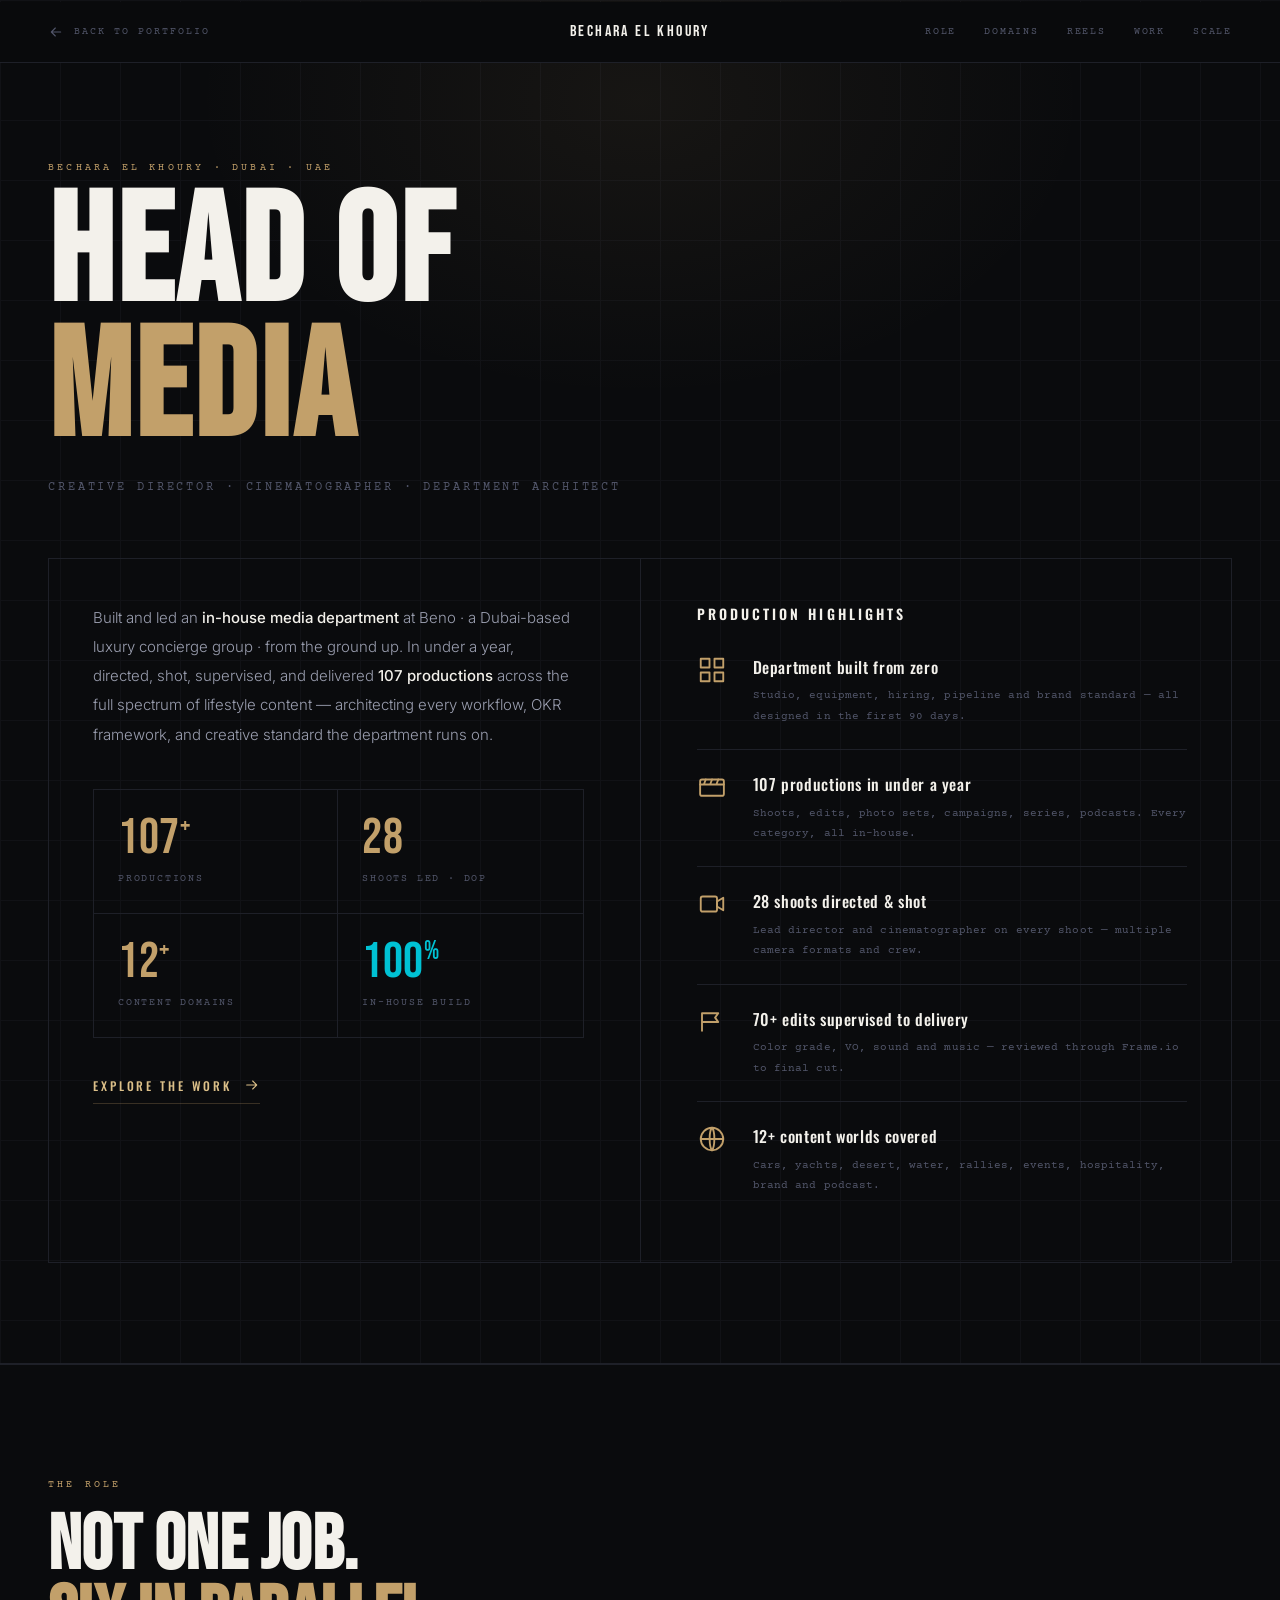
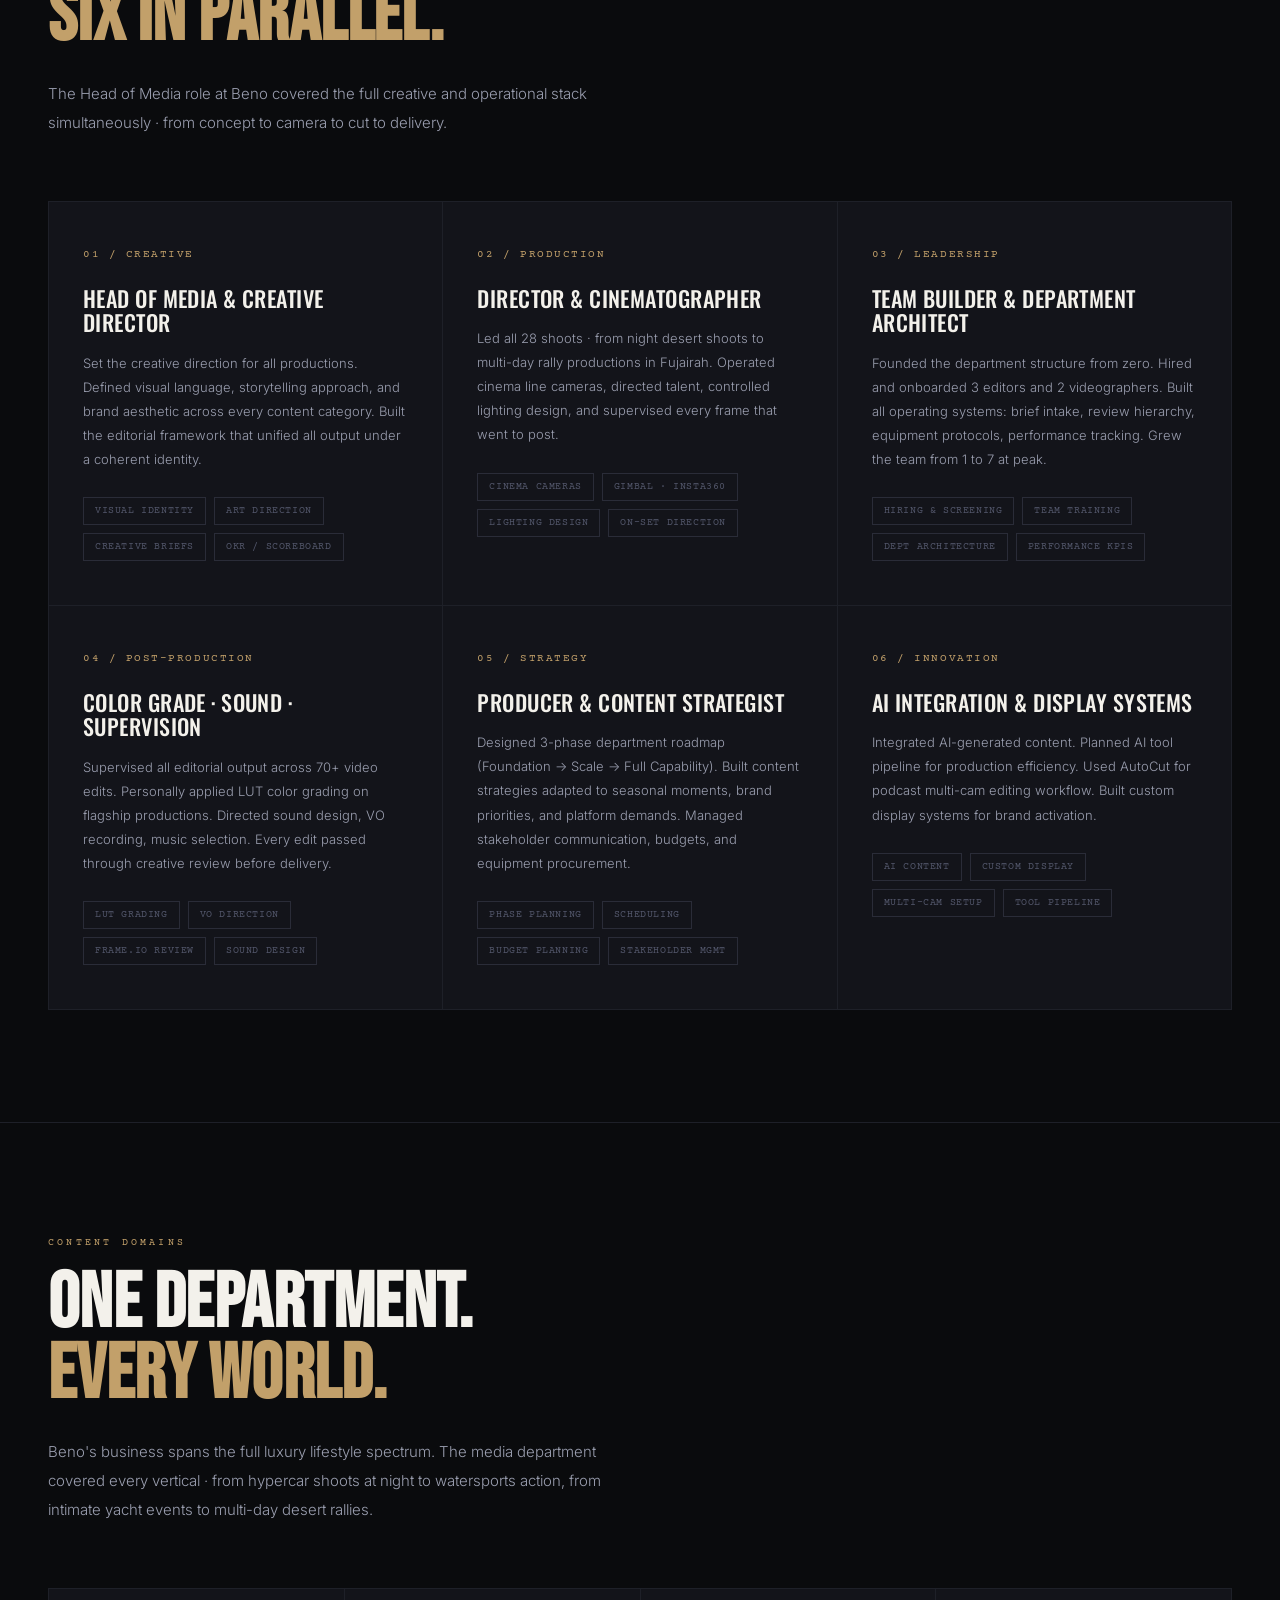
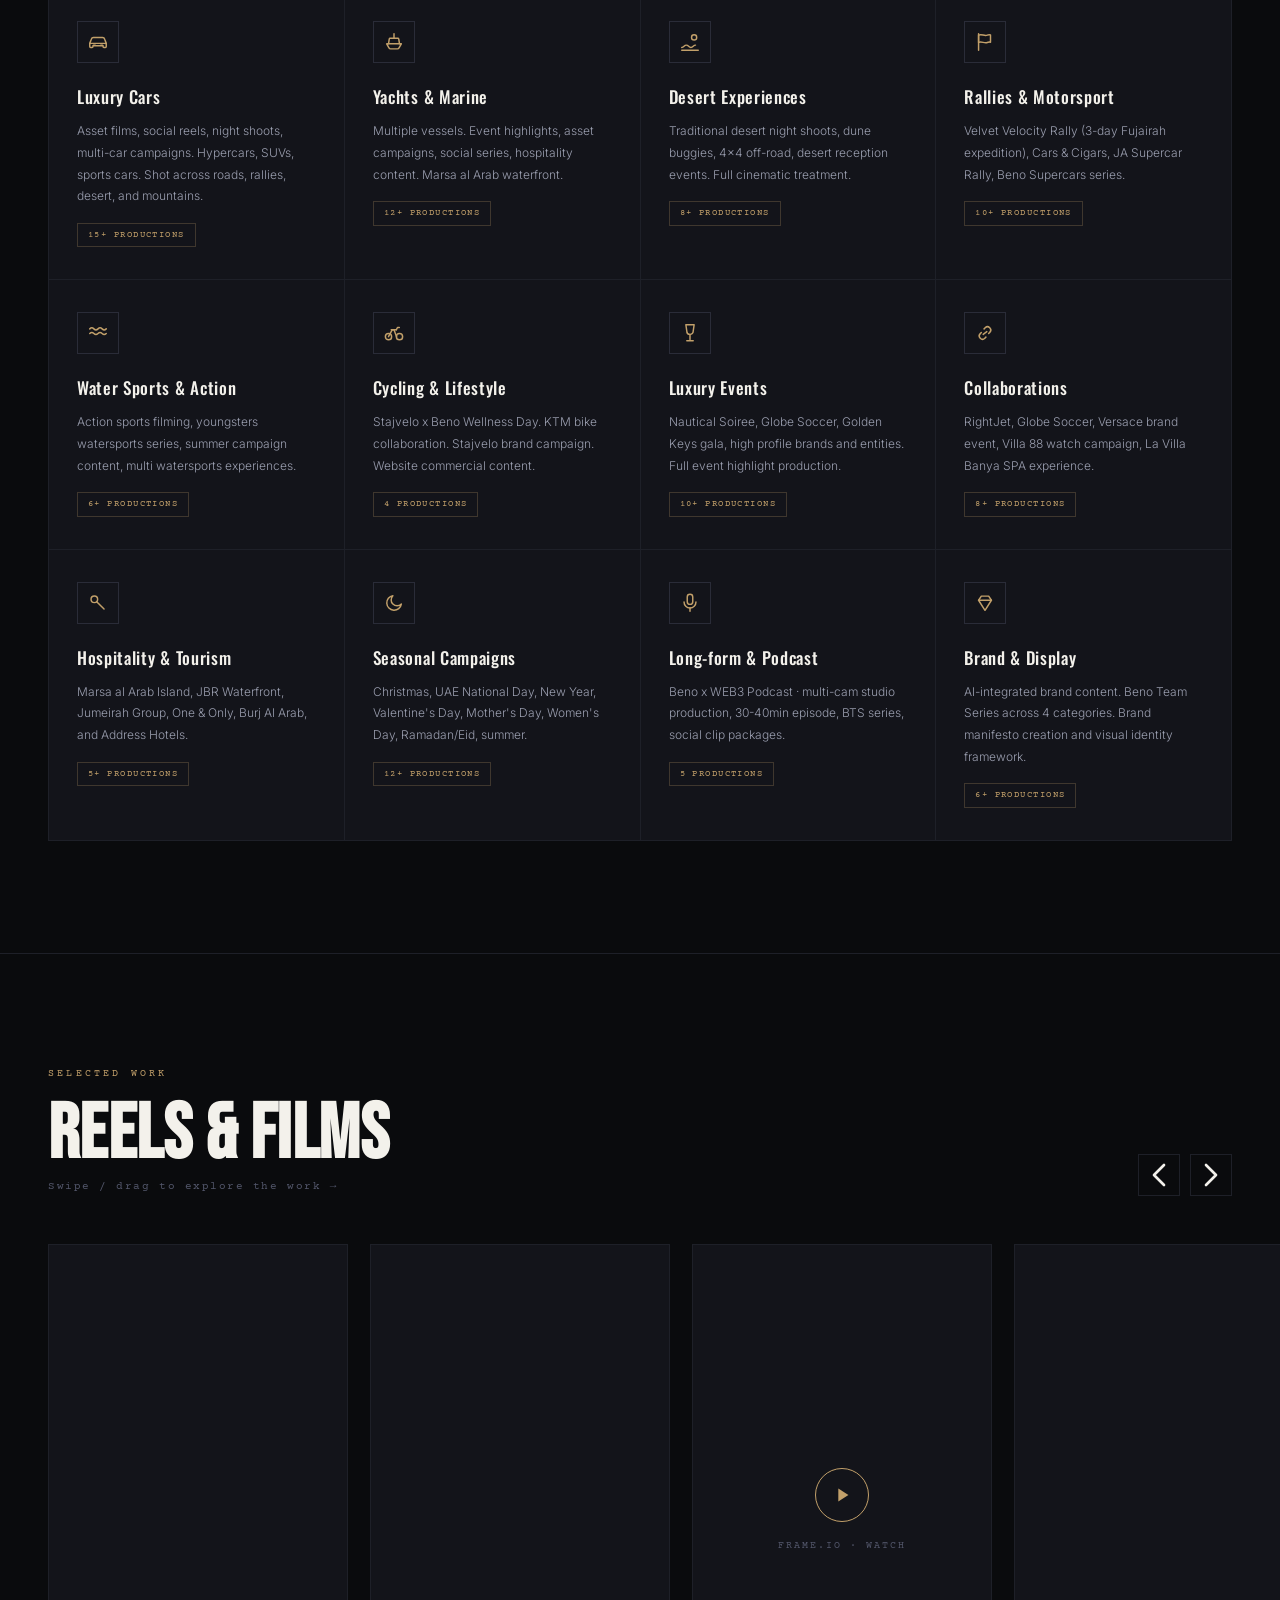
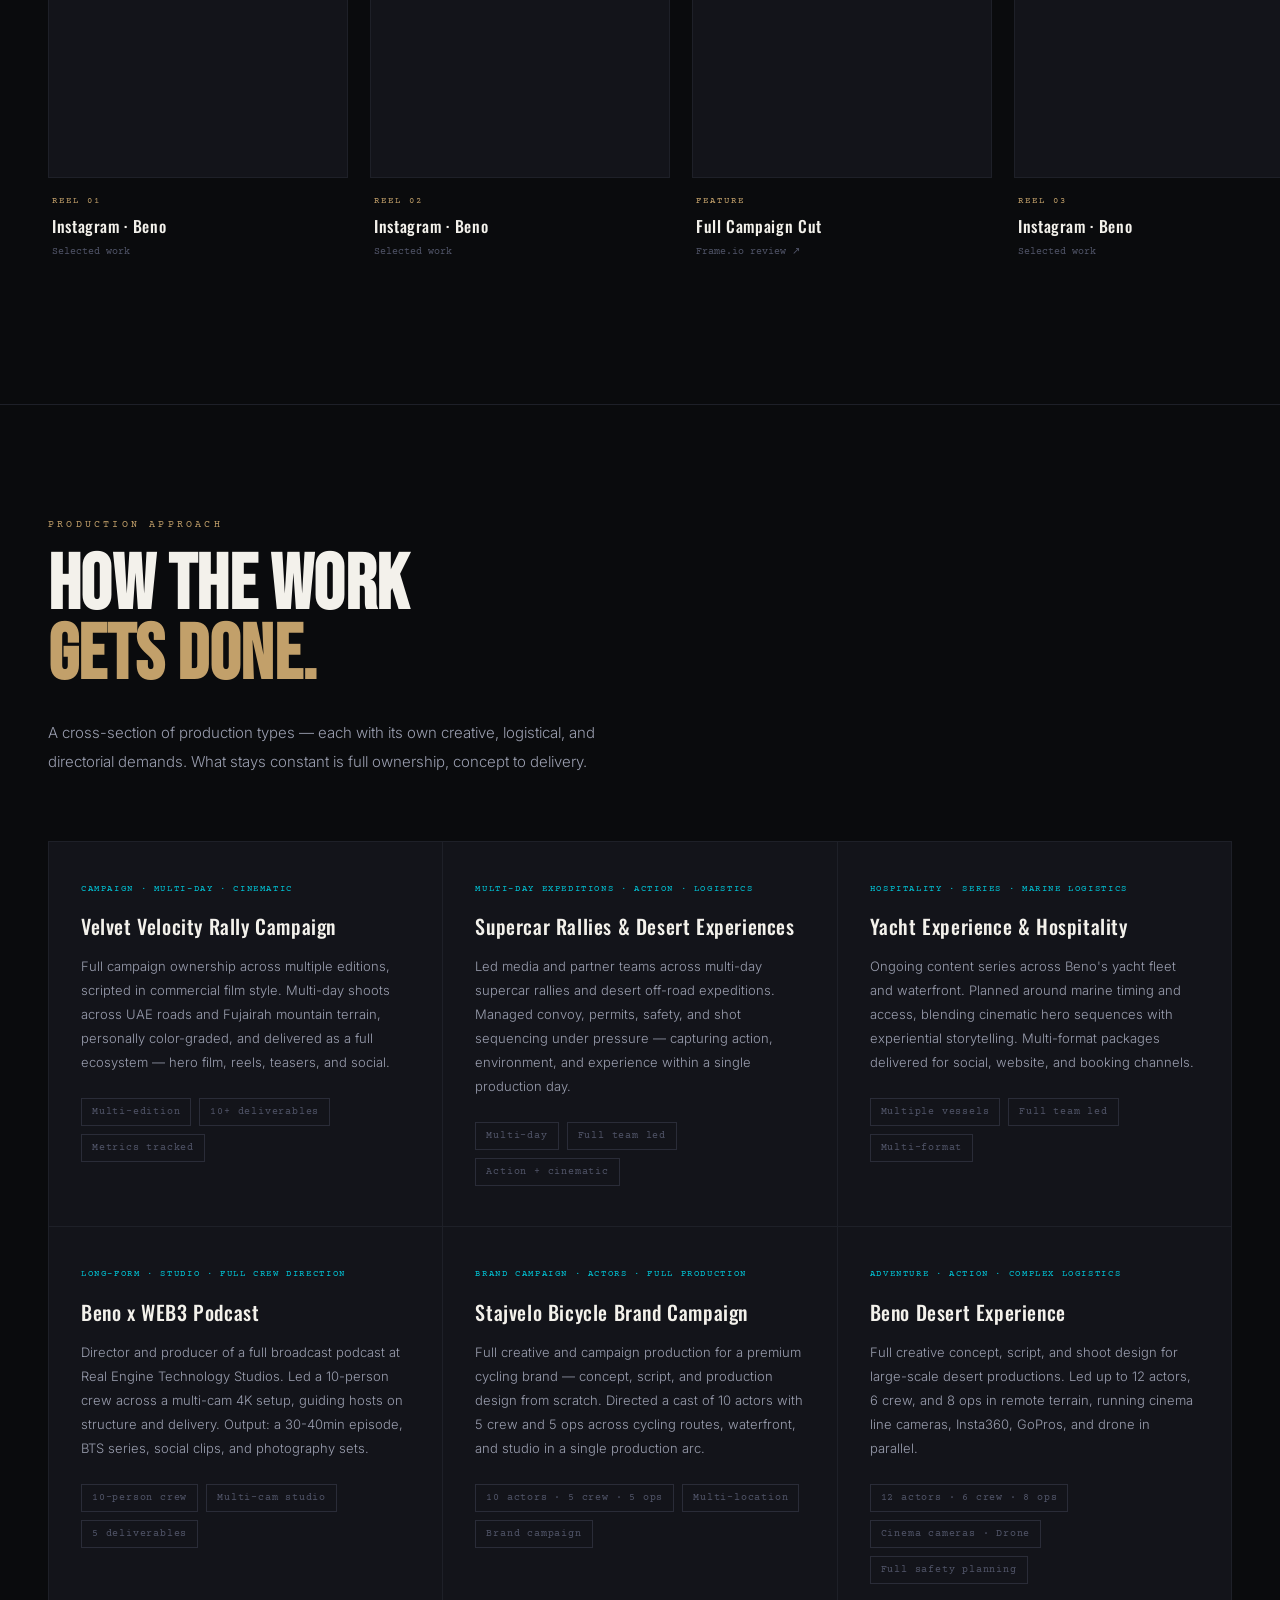
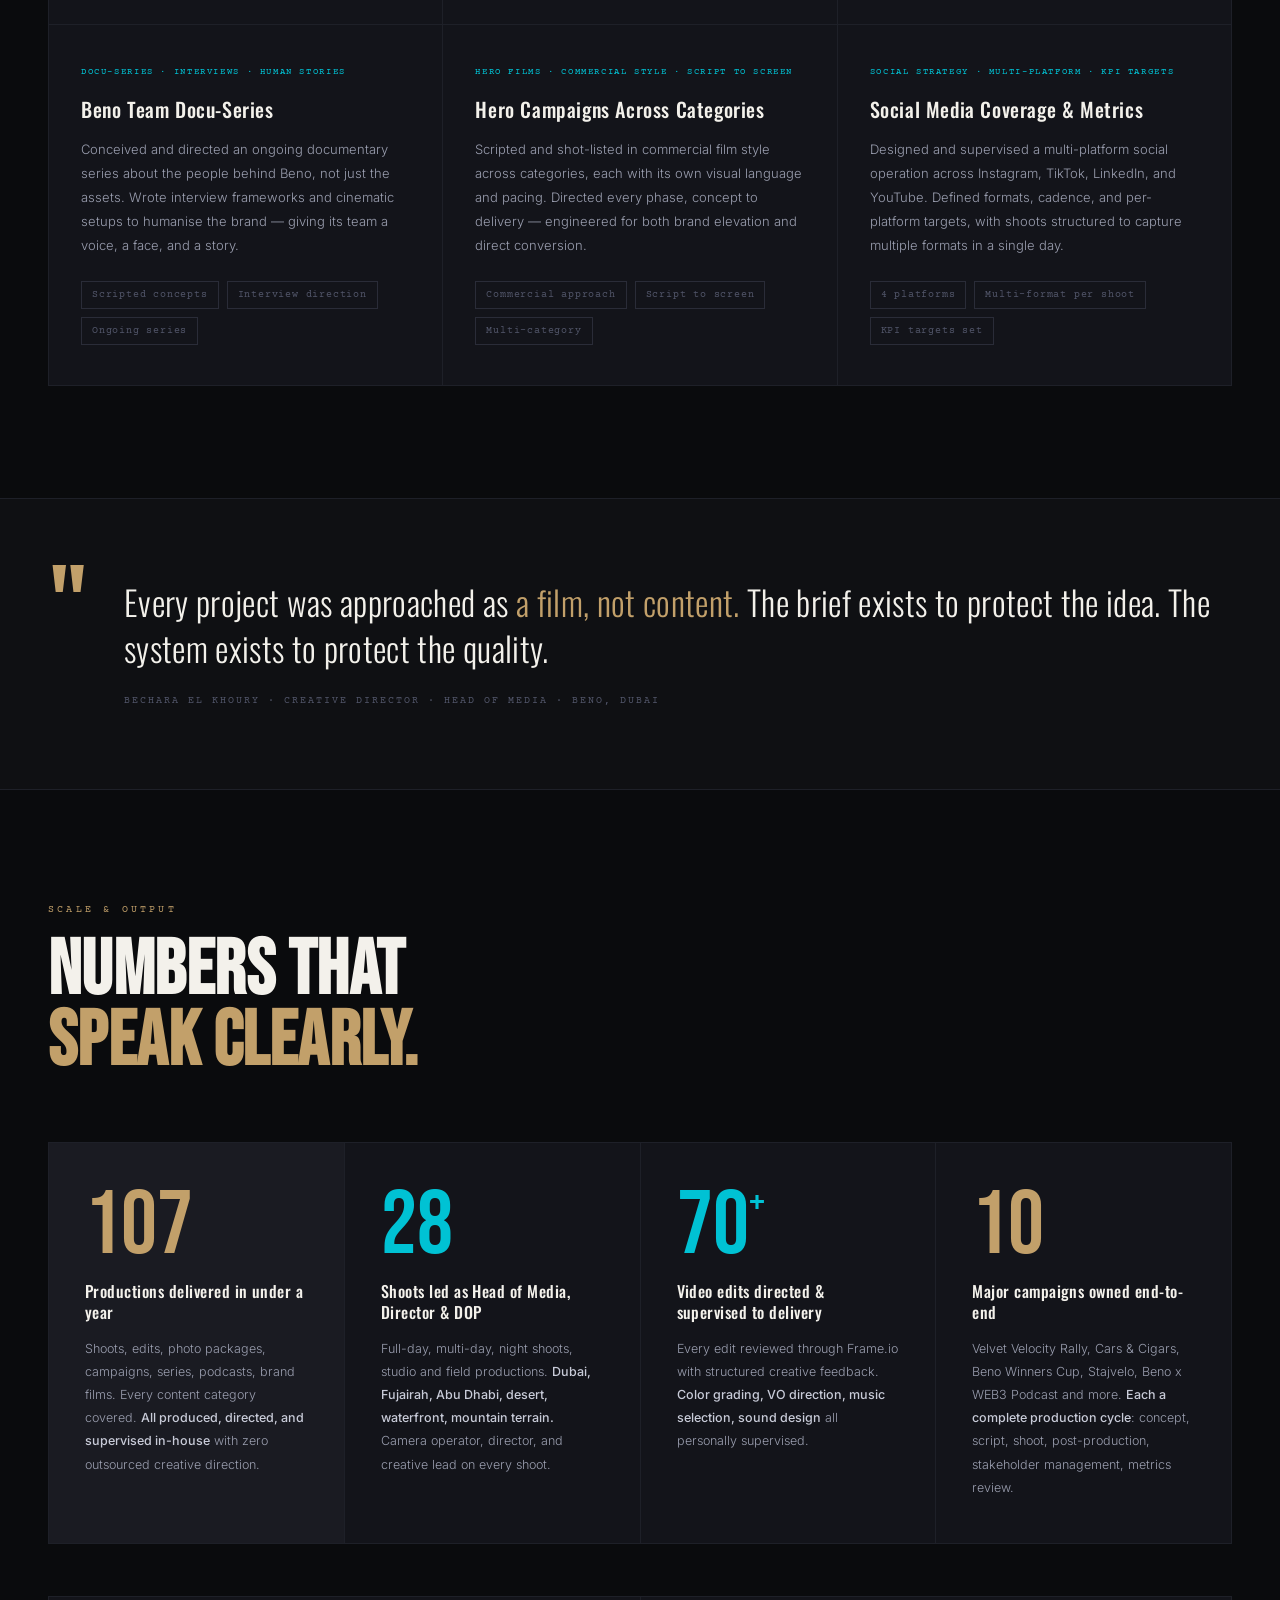
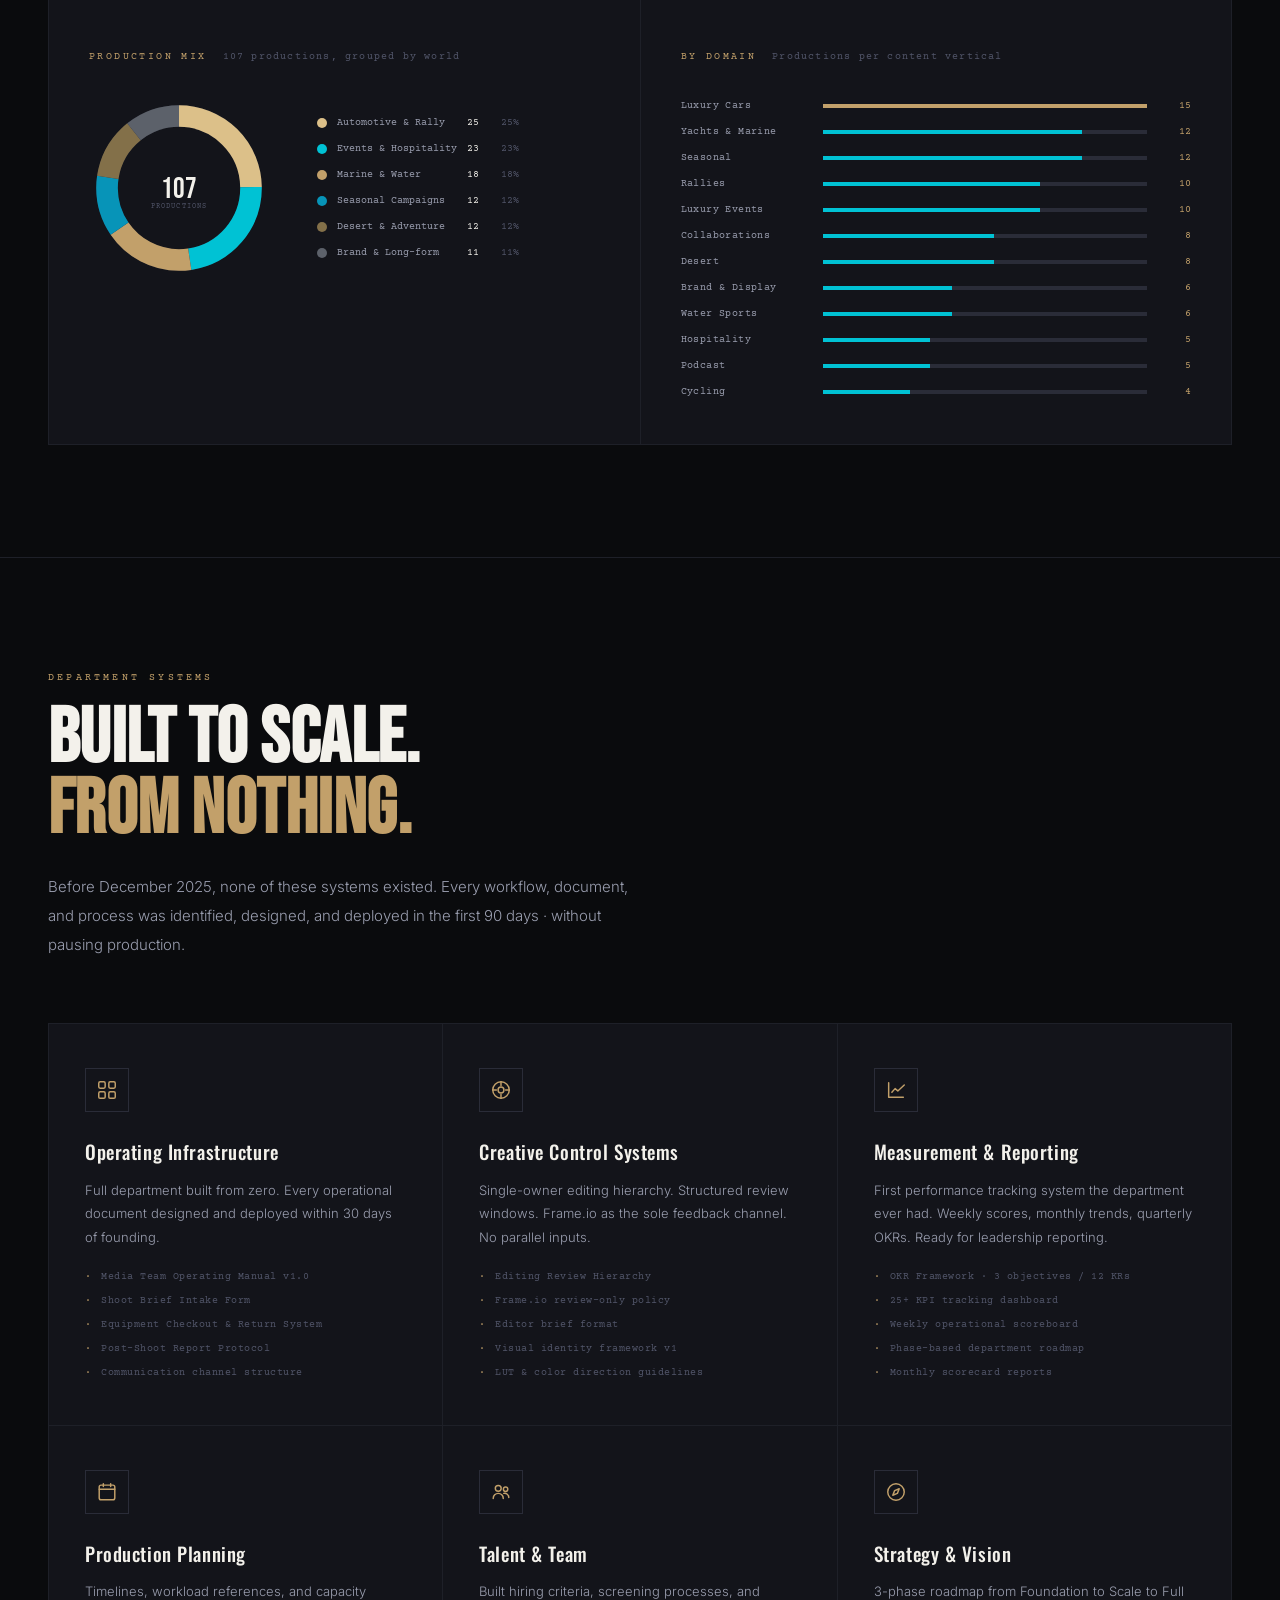
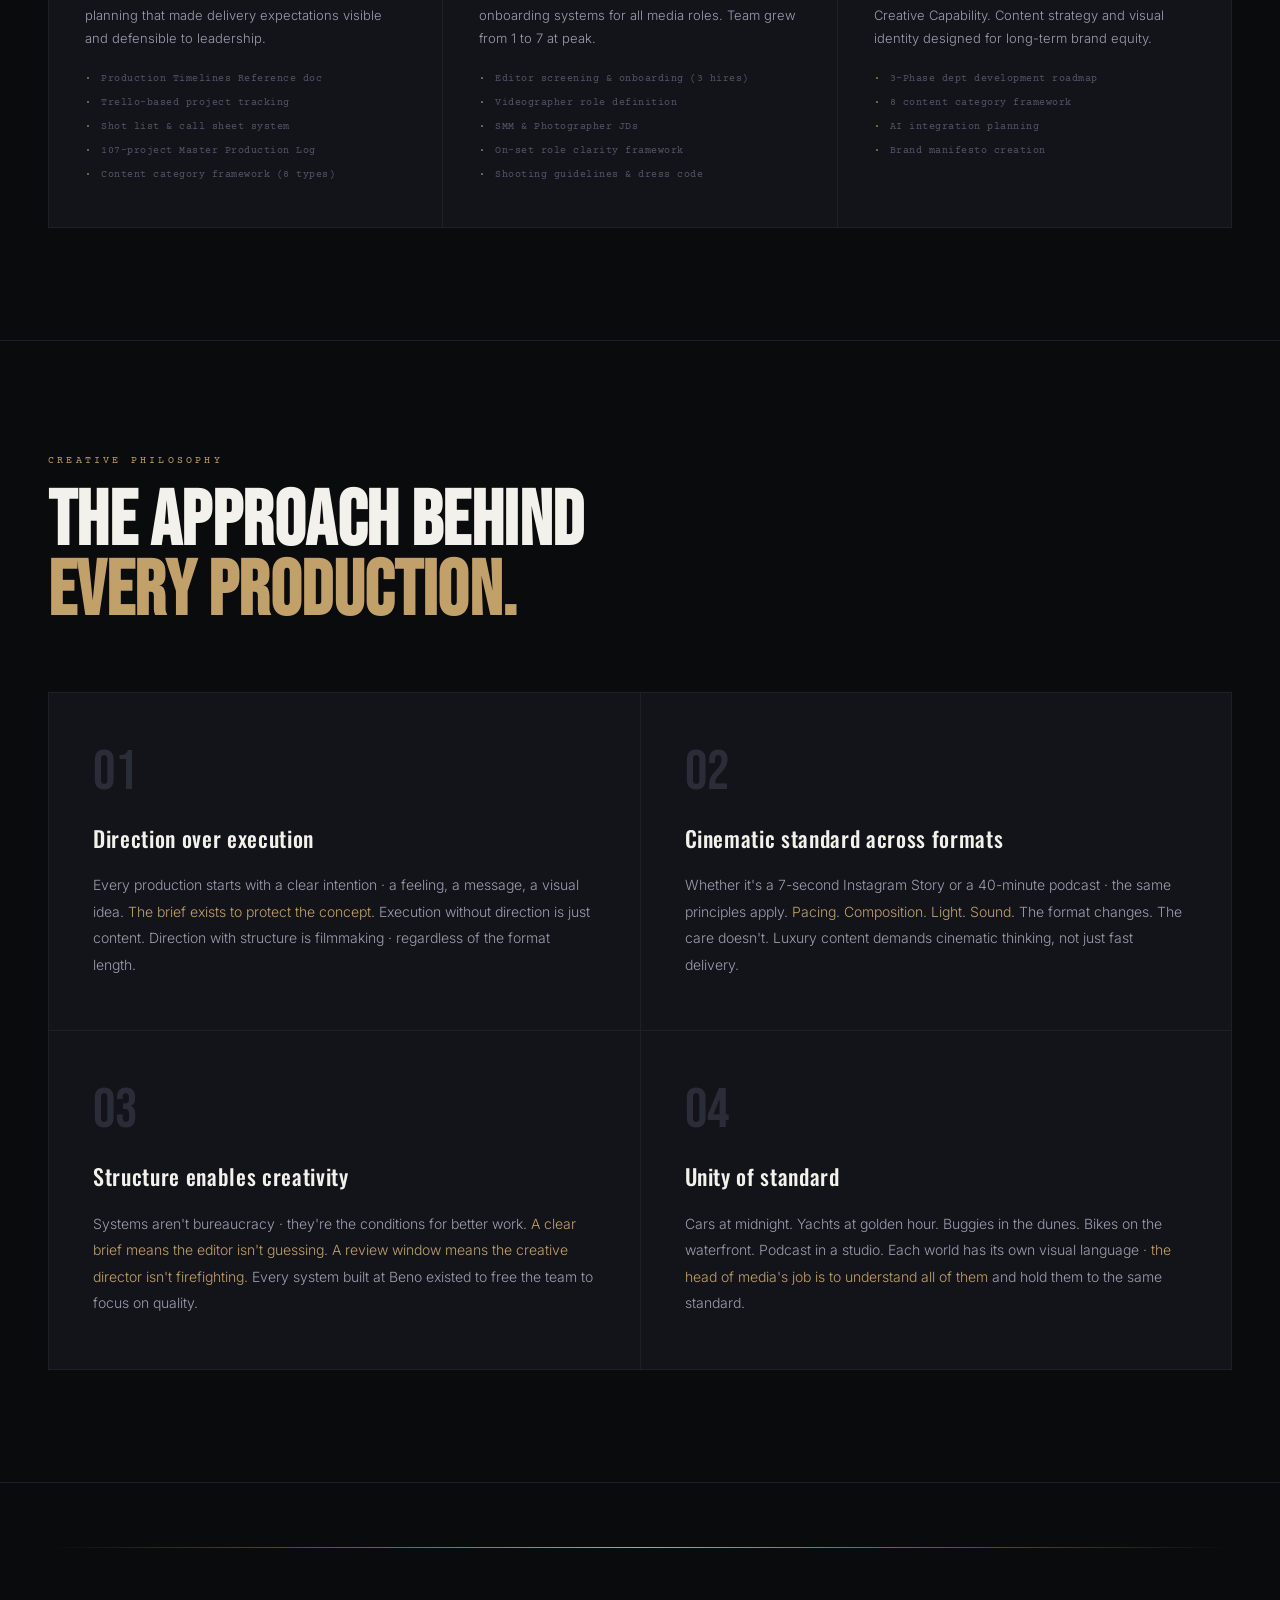
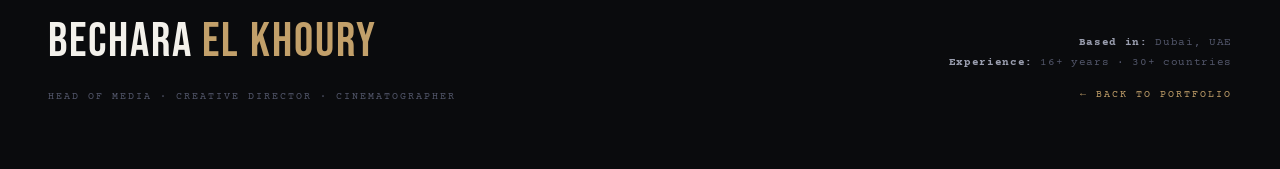
==== commit 0b26e3d7: "Use clean /headofmedia URL for canonical, og:url and sitemap (Cloudflare redirects .html) Co-Authore" ====
--- a/headofmedia.html
+++ b/headofmedia.html
@@ -5,7 +5,7 @@
 <meta name="viewport" content="width=device-width, initial-scale=1.0">
 <title>Bechara El Khoury - Head of Media</title>
 <meta name="description" content="Bechara El Khoury - Head of Media">
-<link rel="canonical" href="https://bsharakhoury.com/headofmedia.html">
+<link rel="canonical" href="https://bsharakhoury.com/headofmedia">
 <meta name="theme-color" content="#080808">
 <link rel="icon" href="/favicon.ico" sizes="48x48">
 <link rel="icon" type="image/png" sizes="48x48" href="/favicon-48x48.png">
@@ -16,7 +16,7 @@
 <meta property="og:site_name" content="Bechara El Khoury">
 <meta property="og:title" content="Bechara El Khoury - Head of Media">
 <meta property="og:description" content="Bechara El Khoury - Head of Media">
-<meta property="og:url" content="https://bsharakhoury.com/headofmedia.html">
+<meta property="og:url" content="https://bsharakhoury.com/headofmedia">
 <meta property="og:image" content="https://bsharakhoury.com/og-image.jpg">
 <meta property="og:image:width" content="1200">
 <meta property="og:image:height" content="630">
